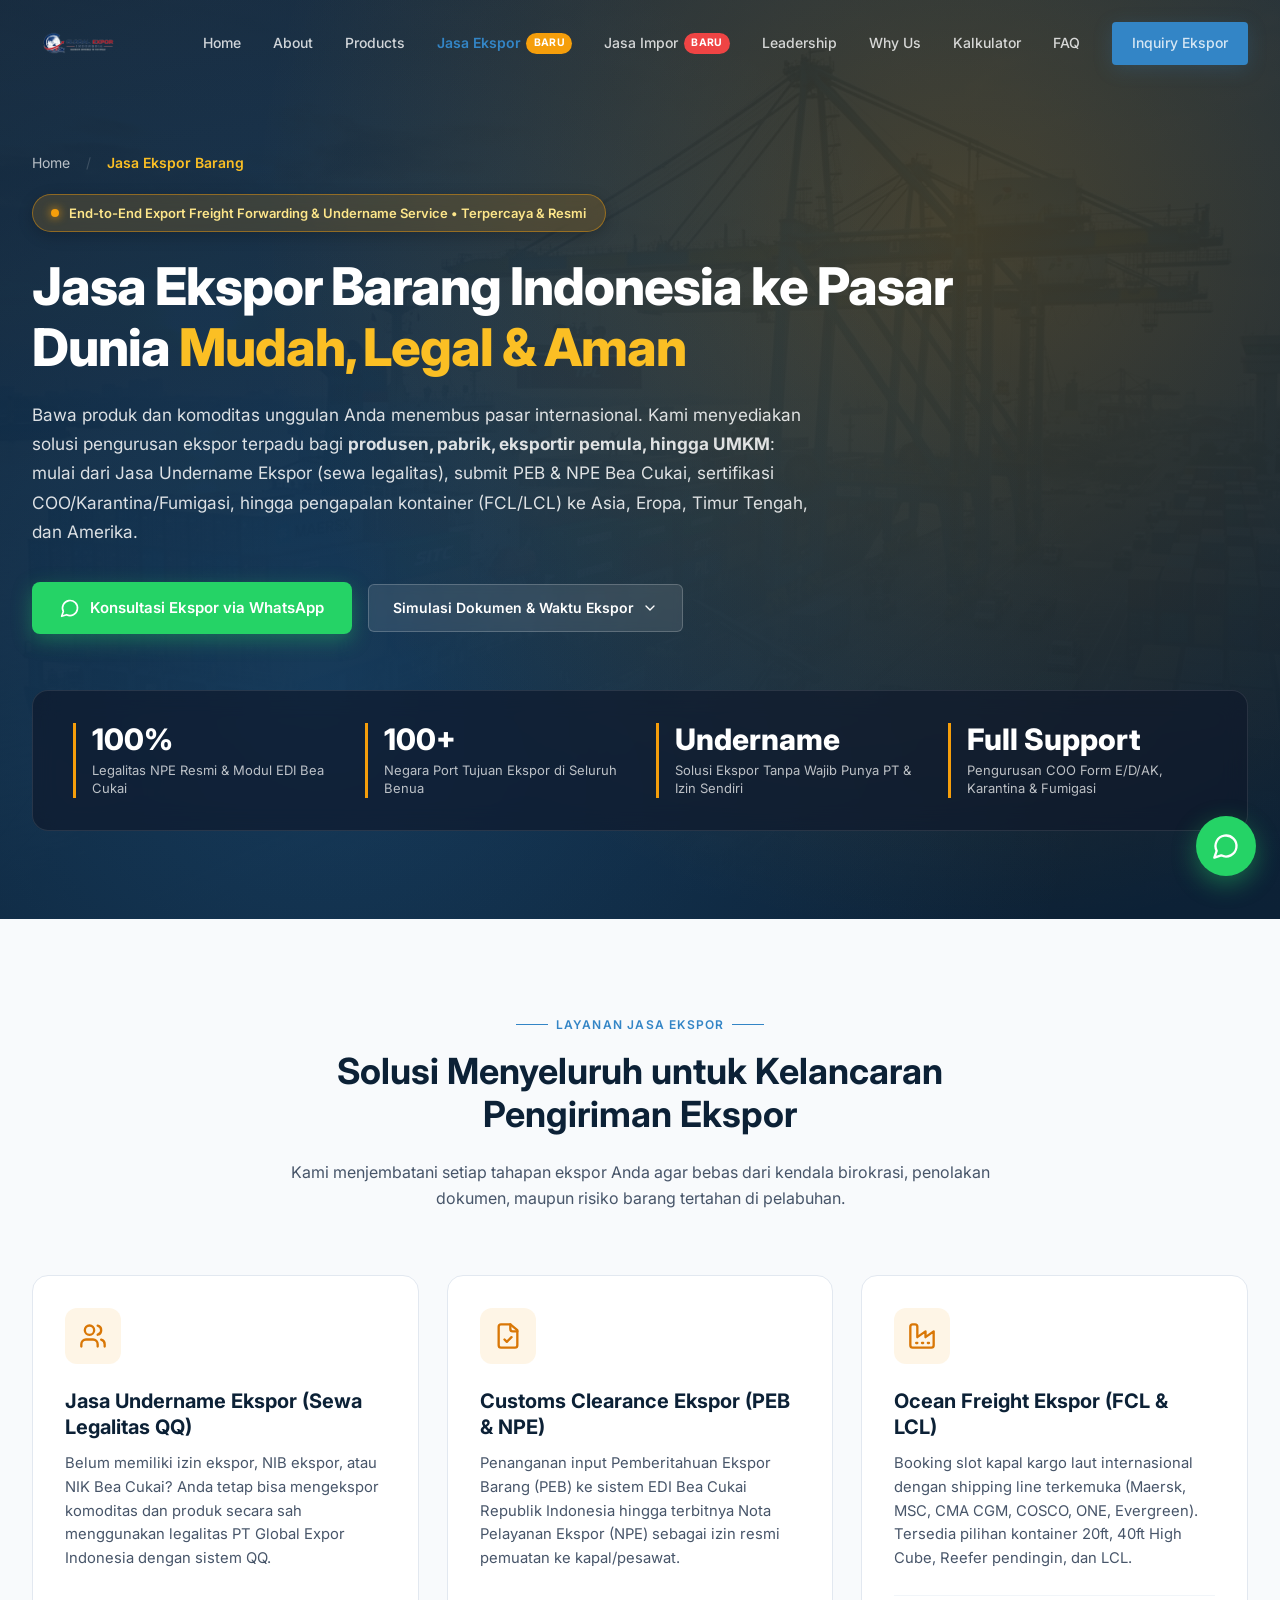
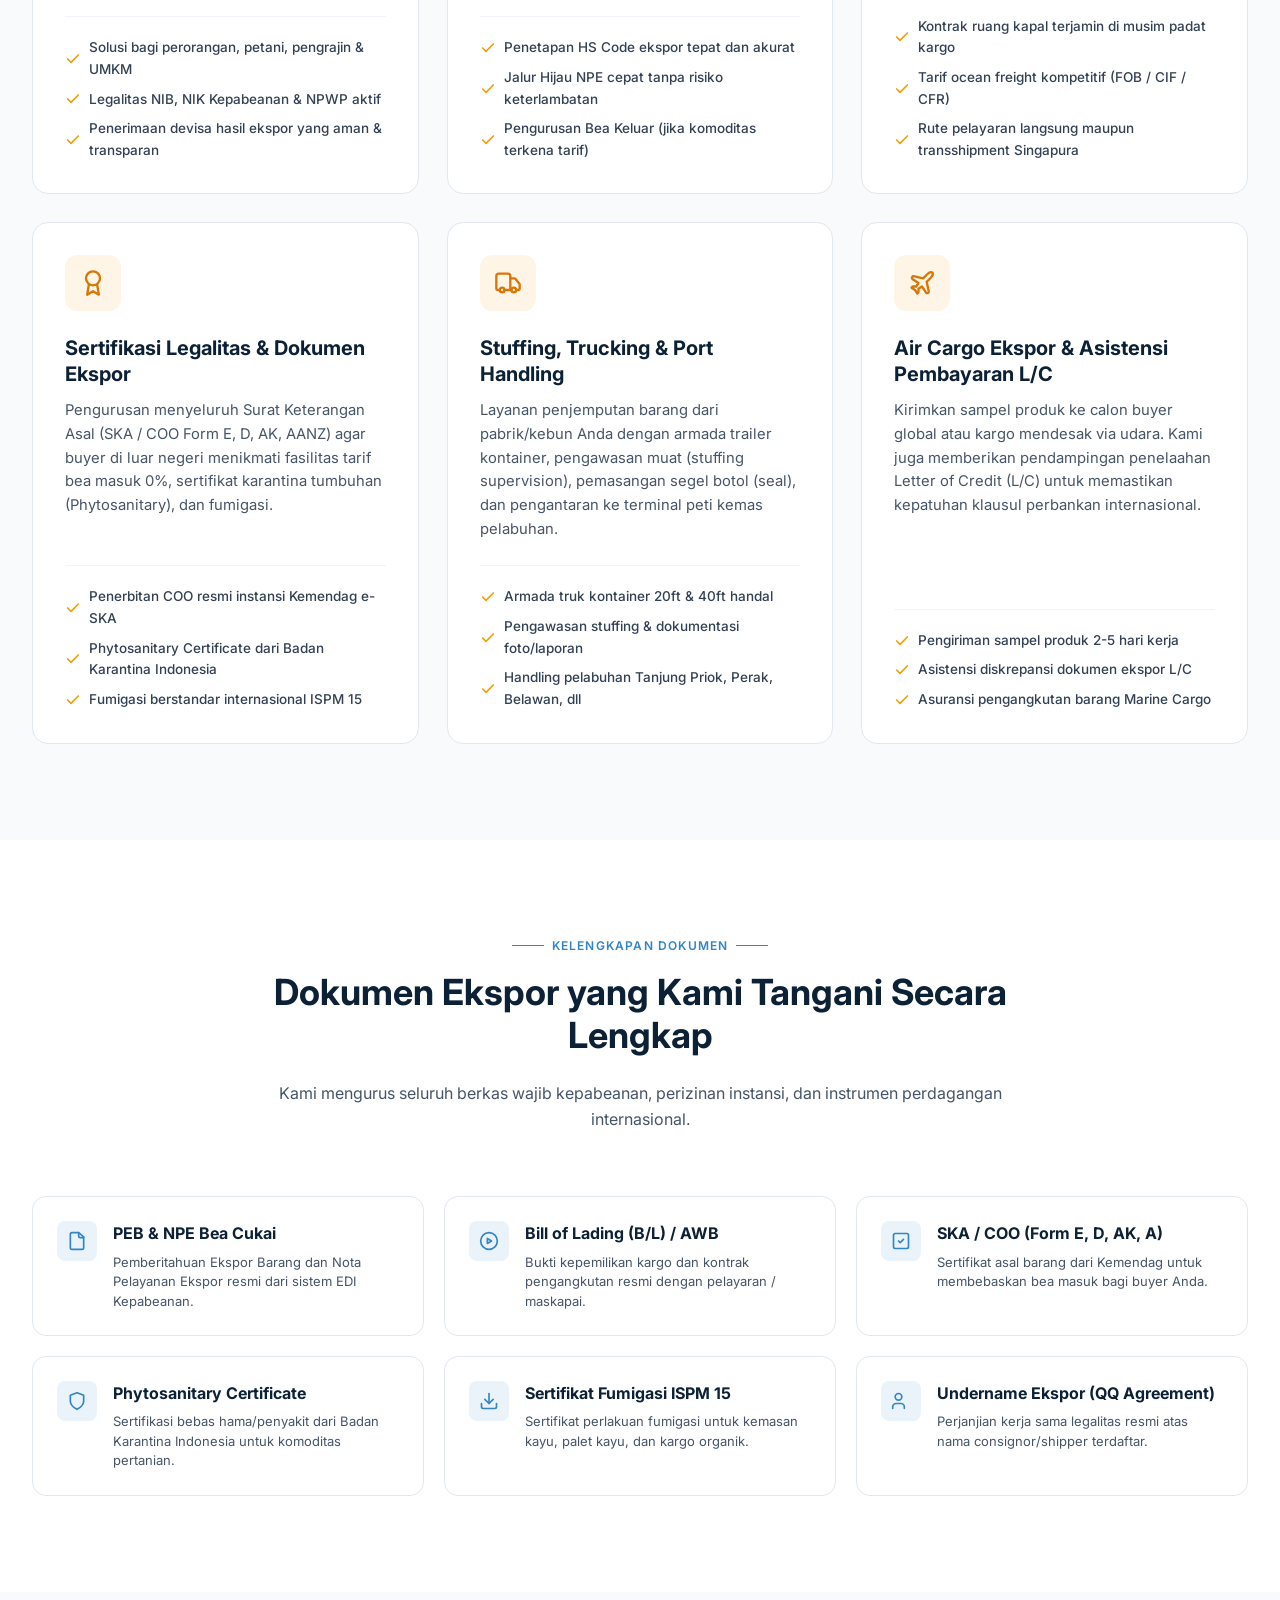
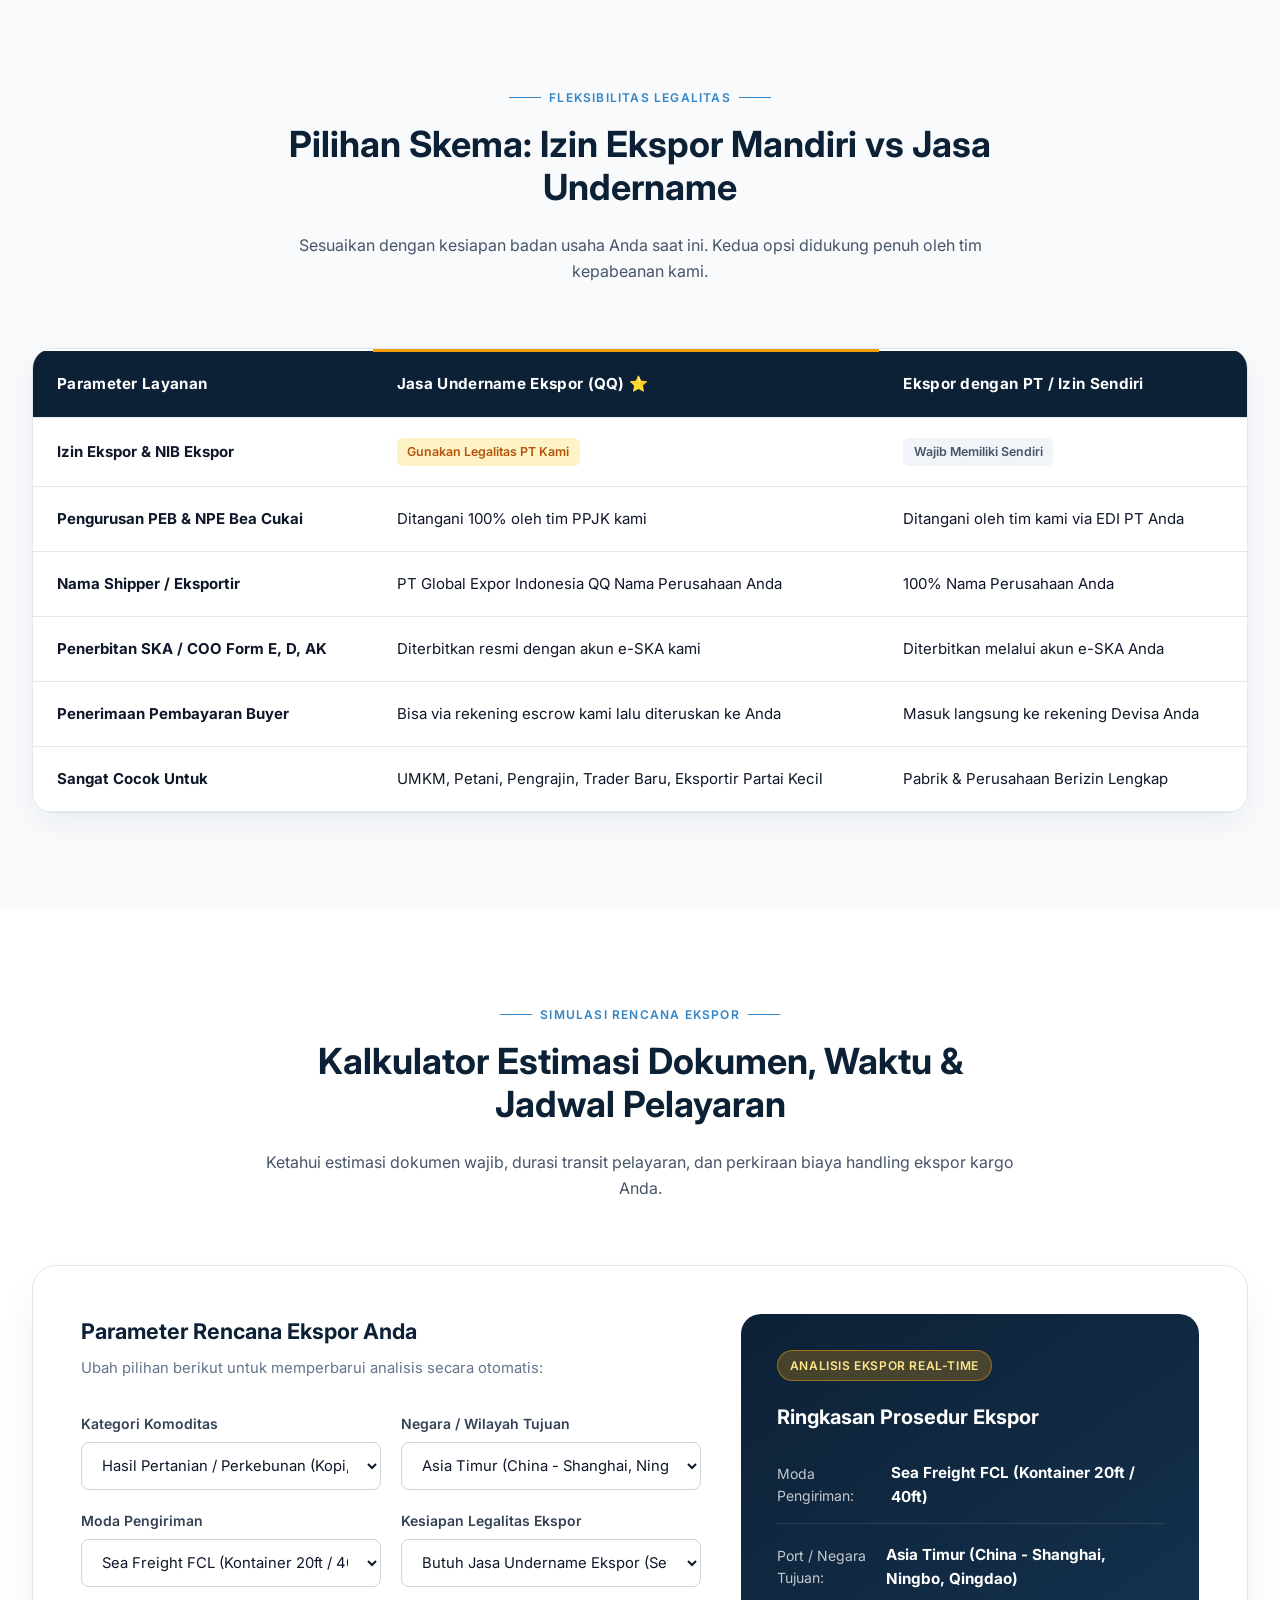
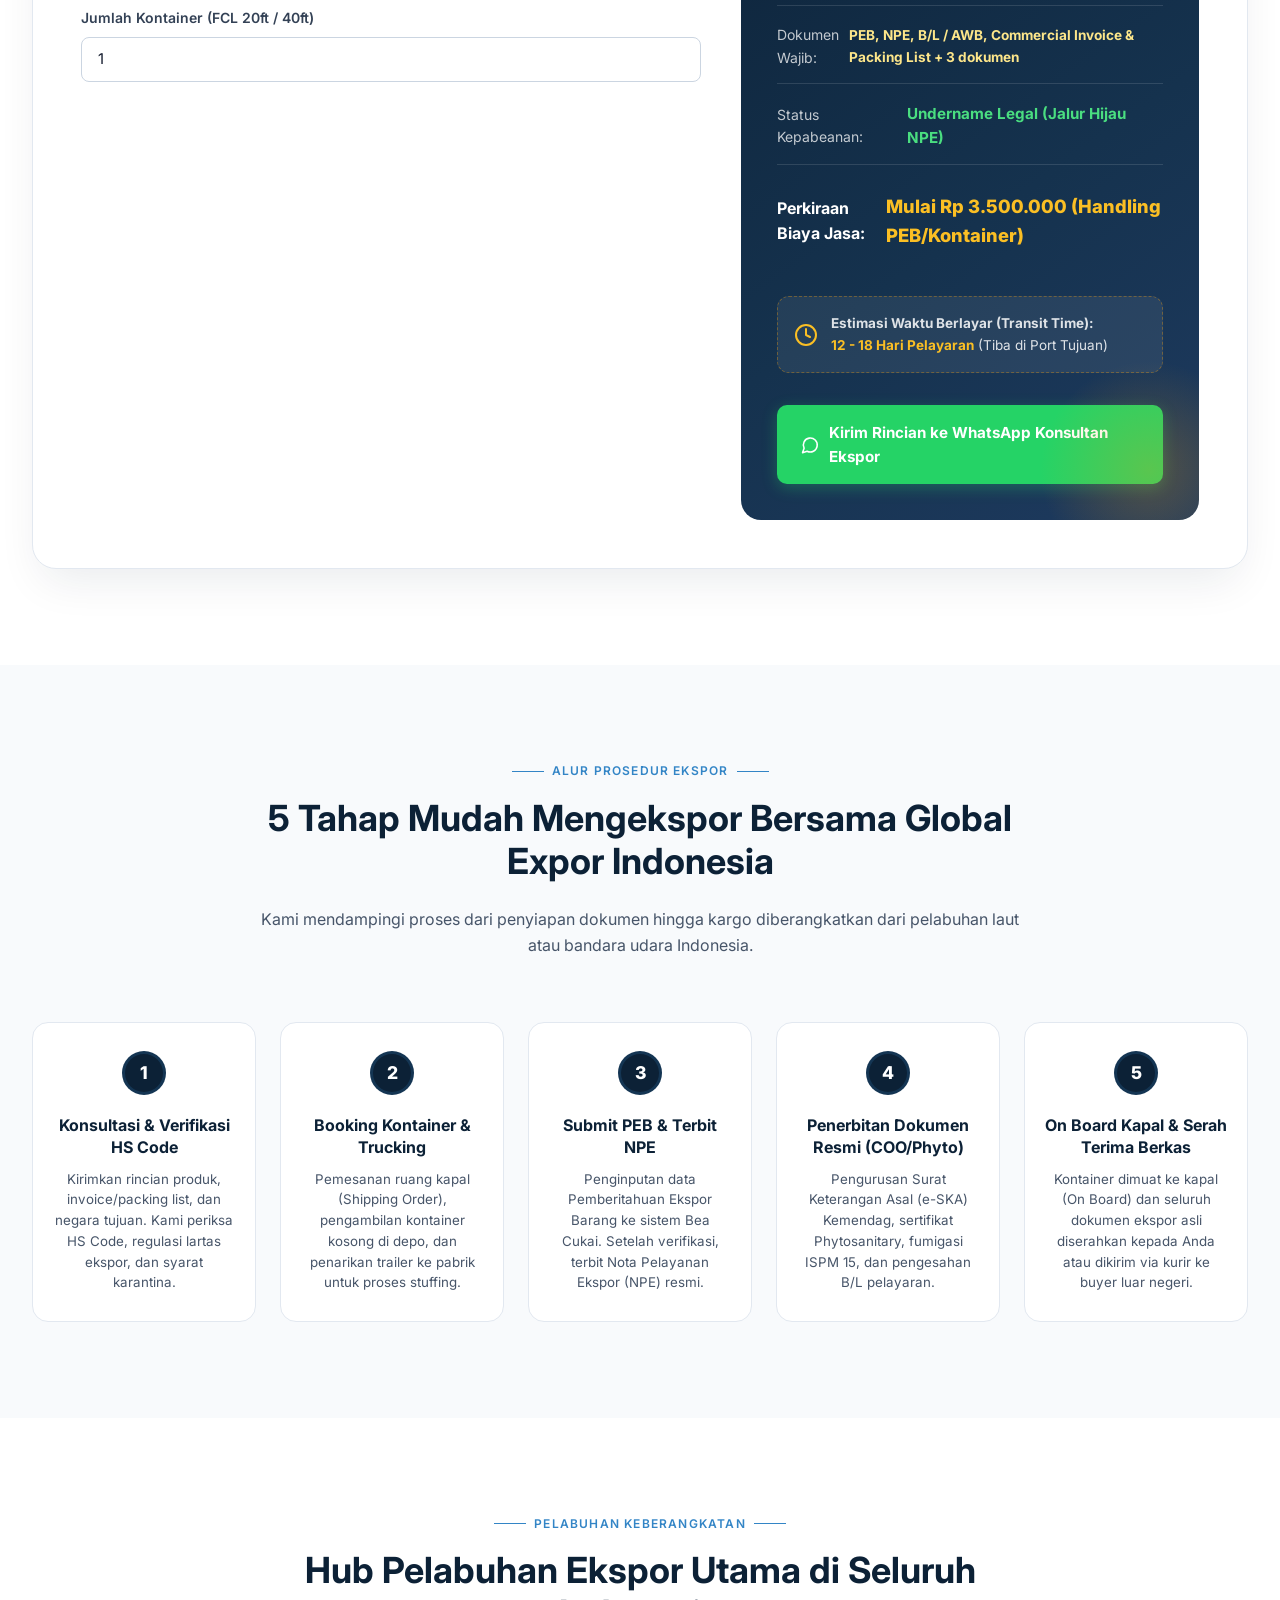
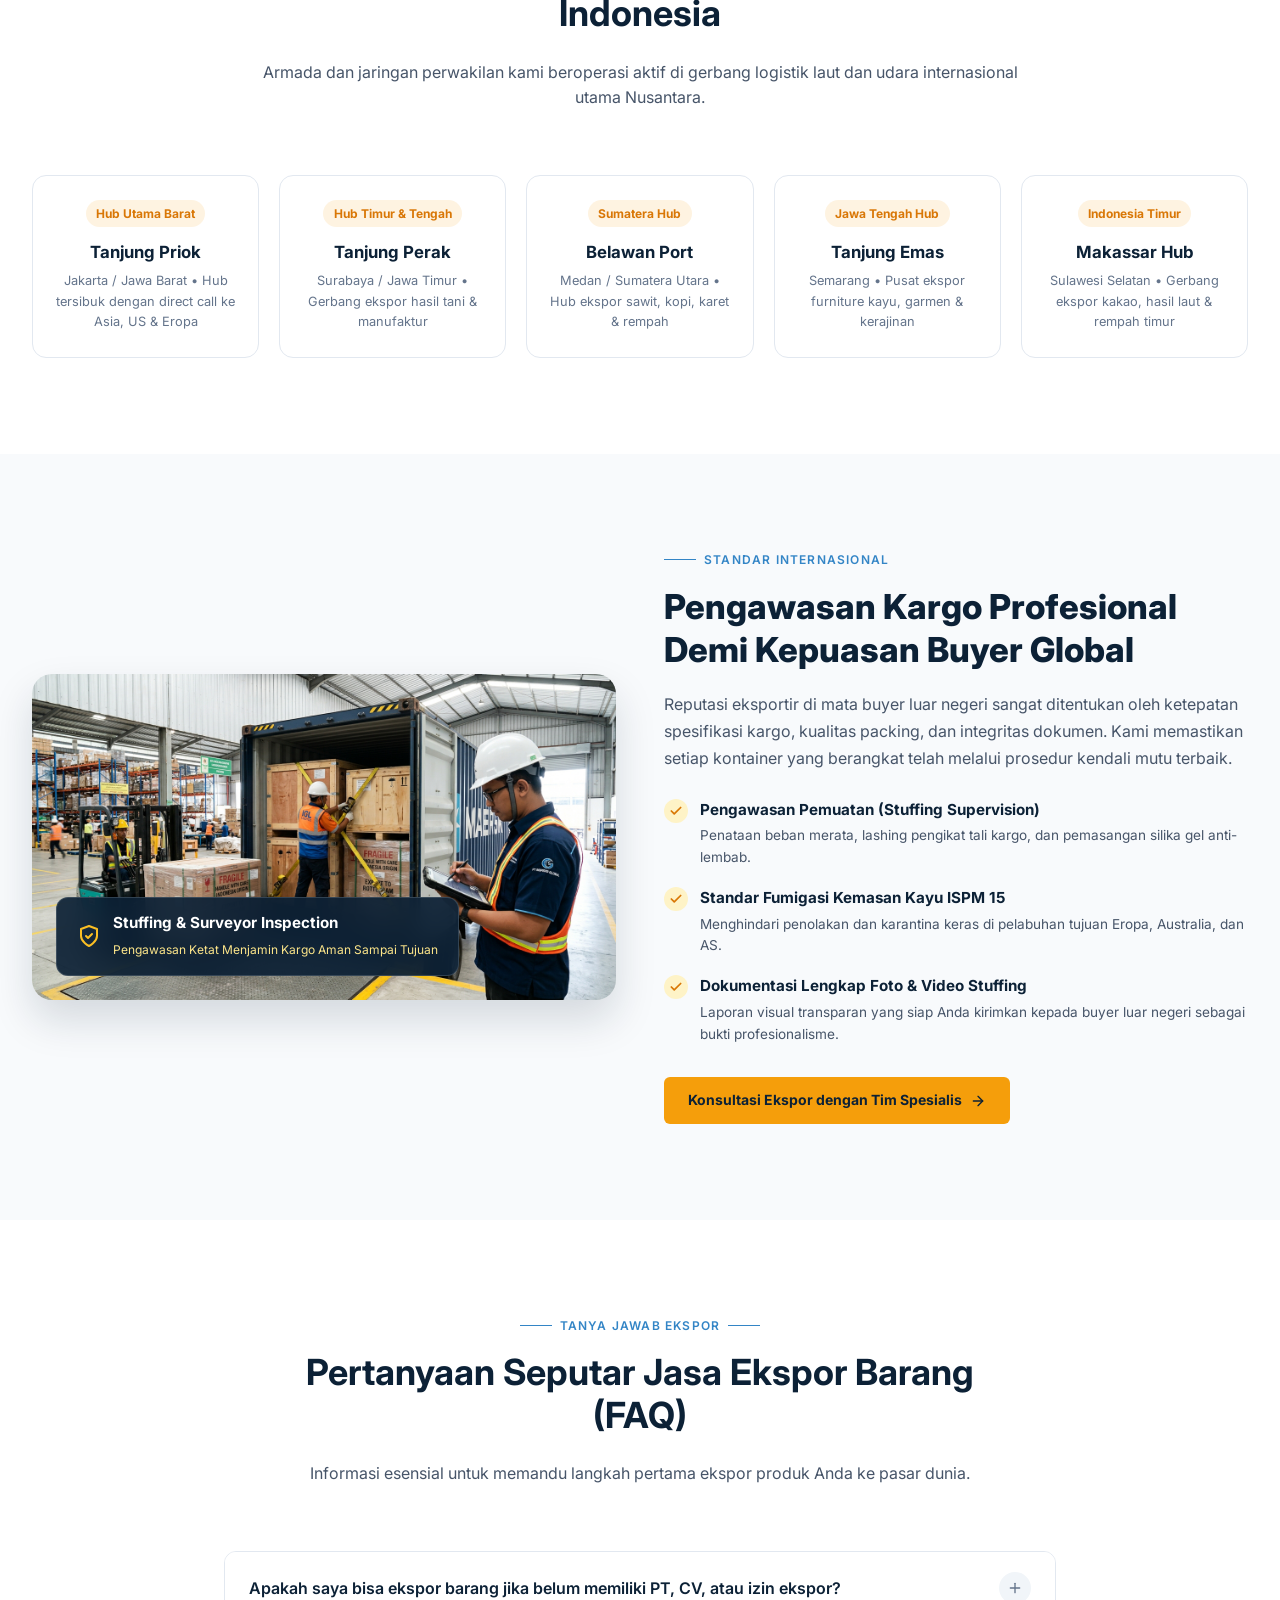
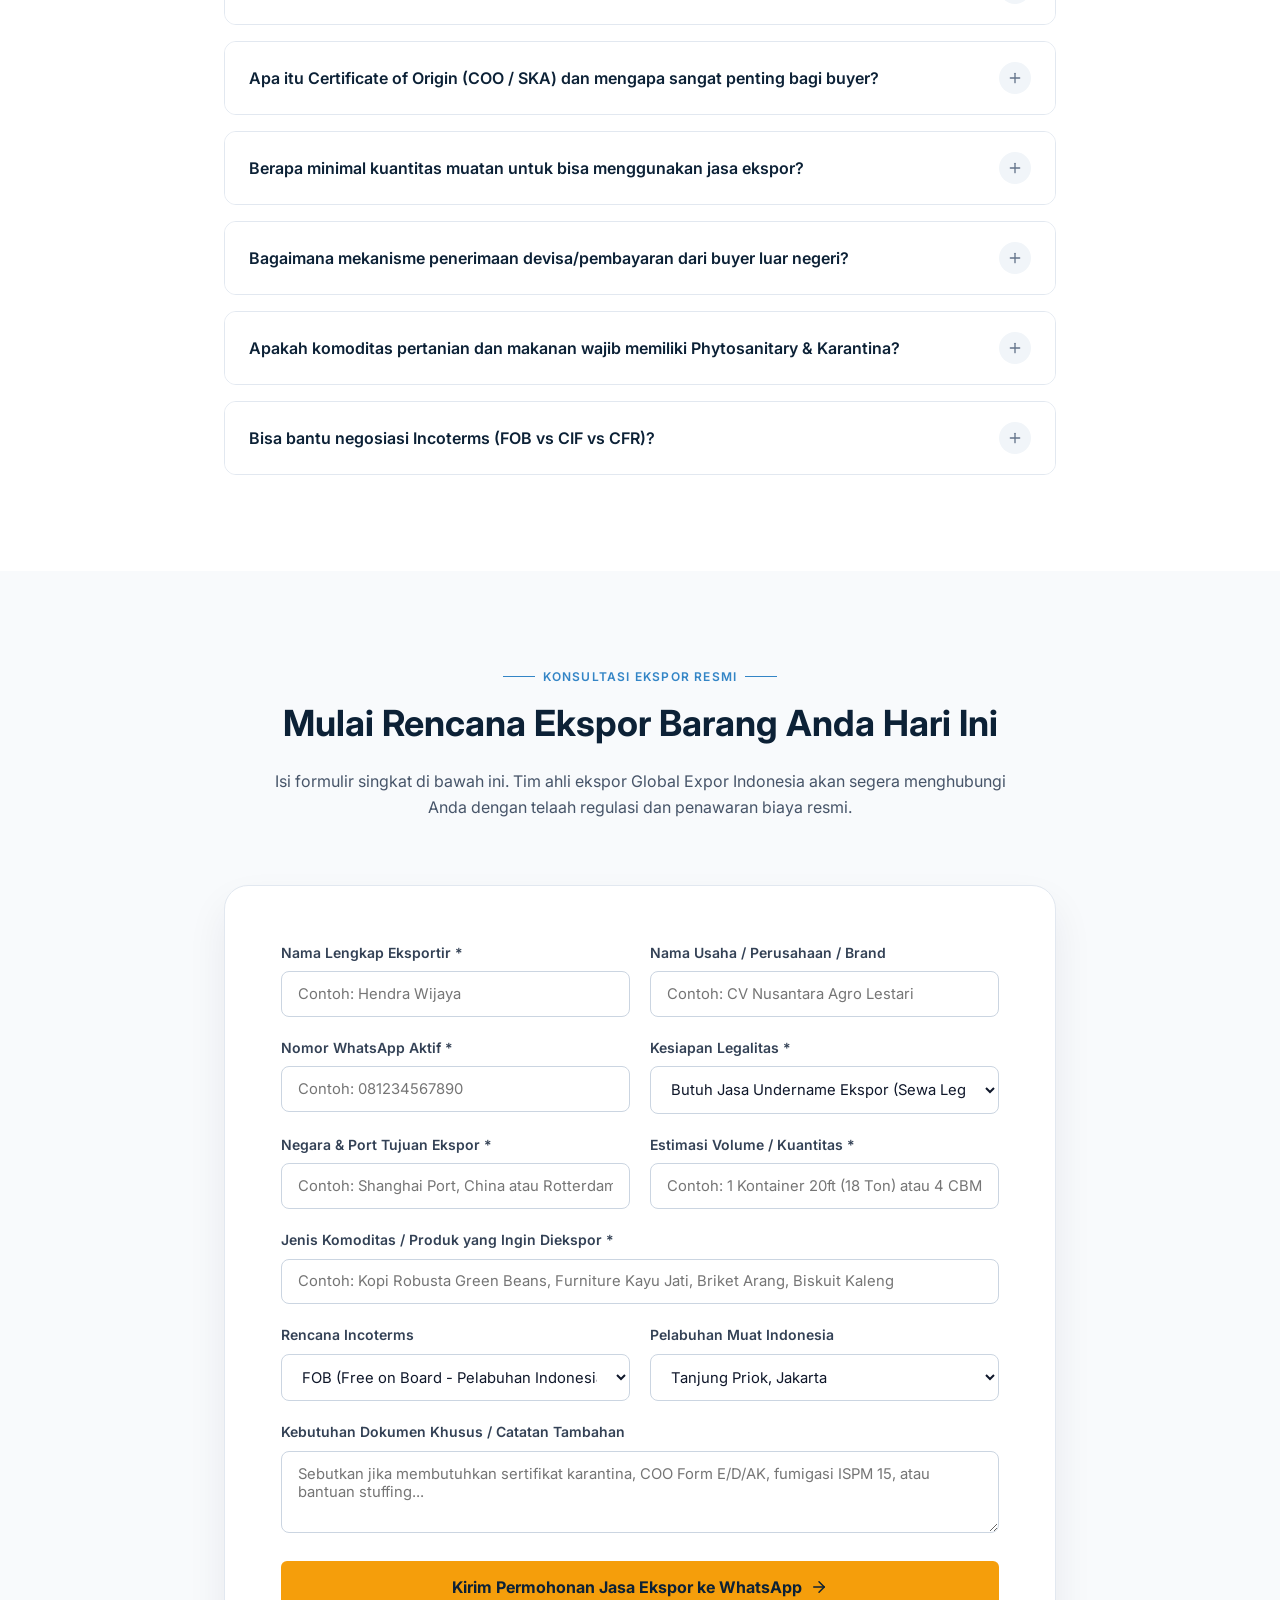
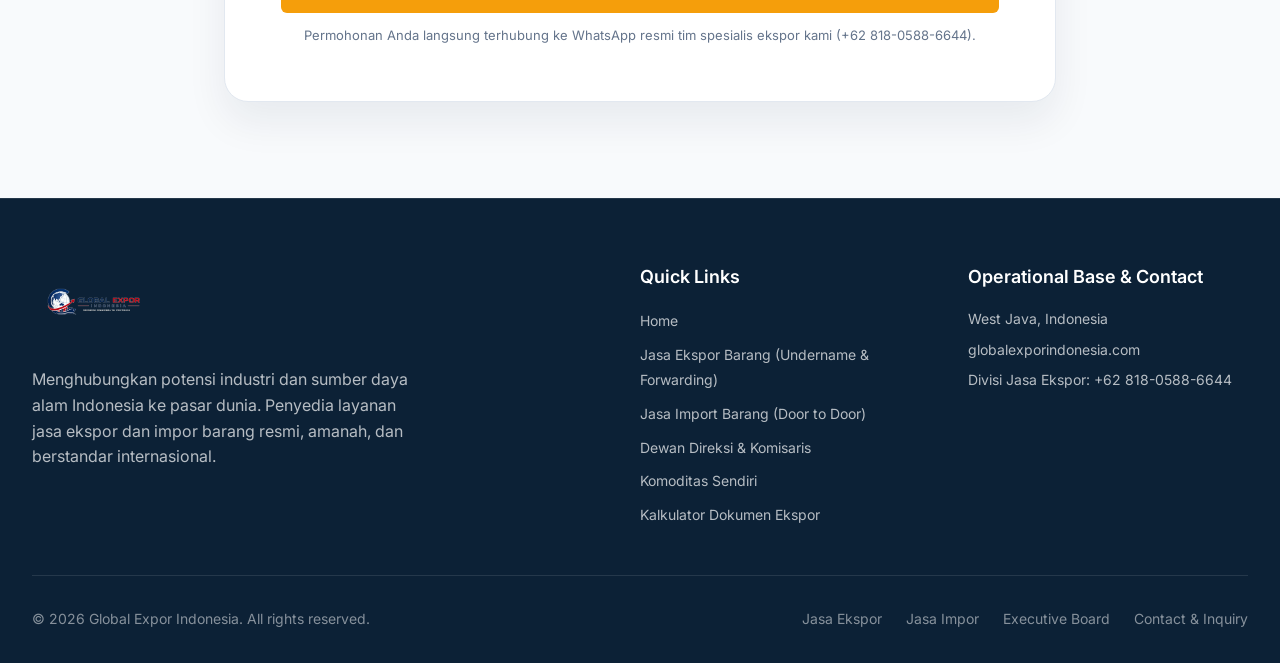
==== export.html @ 04b31b92 "feat: add dedicated export & import service pages with interactive calculators and navigation integr" ====
<!DOCTYPE html>
<html lang="id">
<head>
    <meta charset="UTF-8">
    <meta name="viewport" content="width=device-width, initial-scale=1.0">
    <title>Jasa Ekspor Barang Resmi & Terpercaya | Global Expor Indonesia</title>
    <meta name="description" content="Layanan jasa pengurusan ekspor barang resmi dari Indonesia ke seluruh dunia. Menyediakan Jasa Undername Ekspor, Pengurusan Dokumen PEB & NPE, COO/SKA, Karantina, Fumigasi, hingga Sea & Air Freight.">
    <meta name="keywords" content="jasa ekspor barang, jasa undername ekspor, cara ekspor barang, freight forwarder ekspor indonesia, pengurusan peb npe, pengurusan coo ska, ekspor umkm, pengiriman kontainer ekspor">
    <meta property="og:title" content="Jasa Ekspor Barang Resmi & Terpercaya | Global Expor Indonesia">
    <meta property="og:description" content="Kirim komoditas dan produk Anda ke pasar dunia dengan mudah: Undername legal, PEB/NPE, Sea & Air Freight, dan sertifikasi lengkap.">
    <meta property="og:type" content="website">

    <!-- Google Fonts - Inter -->
    <link rel="preconnect" href="https://fonts.googleapis.com">
    <link rel="preconnect" href="https://fonts.gstatic.com" crossorigin>
    <link href="https://fonts.googleapis.com/css2?family=Inter:wght@400;500;600;700;800&display=swap" rel="stylesheet">

    <!-- Stylesheets -->
    <link rel="stylesheet" href="style.css">
    <link rel="stylesheet" href="import-style.css">
    <link rel="stylesheet" href="export-style.css">
</head>
<body>

    <!-- ========== NAVBAR ========== -->
    <nav id="navbar" class="navbar">
        <div class="container navbar-inner">
            <!-- Logo -->
            <a href="index.html" class="navbar-logo" aria-label="Global Expor Indonesia Home">
                <img src="assets/logo.png" alt="Global Expor Indonesia Logo" height="60">
            </a>

            <!-- Desktop Nav -->
            <div class="nav-links">
                <a href="index.html">Home</a>
                <a href="index.html#about">About</a>
                <a href="index.html#products">Products</a>
                <a href="export.html" class="active nav-badge-import">
                    Jasa Ekspor
                    <span class="badge-pulse-tag" style="background:#f59e0b;">Baru</span>
                </a>
                <a href="import.html" class="nav-badge-import">
                    Jasa Impor
                    <span class="badge-pulse-tag">Baru</span>
                </a>
                <a href="leadership.html">Leadership</a>
                <a href="index.html#why-us">Why Us</a>
                <a href="#kalkulator-ekspor">Kalkulator</a>
                <a href="#faq">FAQ</a>
                <a href="#contact-export" class="btn-accent nav-cta">Inquiry Ekspor</a>
            </div>

            <!-- Mobile Menu Button -->
            <button class="mobile-menu-btn" id="mobileMenuBtn" aria-label="Toggle menu">
                <svg id="menuIconOpen" xmlns="http://www.w3.org/2000/svg" width="24" height="24" viewBox="0 0 24 24" fill="none" stroke="currentColor" stroke-width="2" stroke-linecap="round" stroke-linejoin="round"><line x1="4" x2="20" y1="12" y2="12"/><line x1="4" x2="20" y1="6" y2="6"/><line x1="4" x2="20" y1="18" y2="18"/></svg>
                <svg id="menuIconClose" xmlns="http://www.w3.org/2000/svg" width="24" height="24" viewBox="0 0 24 24" fill="none" stroke="currentColor" stroke-width="2" stroke-linecap="round" stroke-linejoin="round" style="display:none;"><path d="M18 6 6 18"/><path d="m6 6 12 12"/></svg>
            </button>
        </div>

        <!-- Mobile Nav -->
        <div class="mobile-nav" id="mobileNav">
            <a href="index.html">Home</a>
            <a href="index.html#about">About</a>
            <a href="index.html#products">Products</a>
            <a href="export.html" class="active">Jasa Ekspor Barang (Baru)</a>
            <a href="import.html">Jasa Import Barang (Baru)</a>
            <a href="leadership.html">Leadership & Dewan Direksi</a>
            <a href="#layanan-ekspor">Layanan Ekspor</a>
            <a href="#kalkulator-ekspor">Kalkulator Ekspor</a>
            <a href="#dokumen-ekspor">Dokumen Wajib</a>
            <a href="#faq">FAQ Ekspor</a>
            <a href="#contact-export" class="btn-accent mobile-cta">Konsultasi Ekspor</a>
        </div>
    </nav>

    <!-- ========== HERO SECTION ========== -->
    <header class="export-hero">
        <div class="export-hero-bg" style="background-image: url('assets/export-hero.jpg');"></div>
        <div class="export-hero-gradient"></div>

        <div class="container export-hero-content">
            <nav class="breadcrumb-nav" aria-label="Breadcrumb" style="margin-bottom: 1.25rem;">
                <a href="index.html" style="color: rgba(255,255,255,0.7);">Home</a>
                <span class="breadcrumb-separator" style="color: rgba(255,255,255,0.4); margin: 0 0.5rem;">/</span>
                <span class="breadcrumb-current" style="color: #fbbf24; font-weight: 600;">Jasa Ekspor Barang</span>
            </nav>

            <div class="export-badge-pill fade-in-left">
                <span class="pulse-dot-amber"></span>
                <span>End-to-End Export Freight Forwarding & Undername Service • Terpercaya & Resmi</span>
            </div>

            <h1 class="export-hero-title fade-in-left">
                Jasa Ekspor Barang Indonesia ke Pasar Dunia <span style="color: #fbbf24;">Mudah, Legal & Aman</span>
            </h1>

            <p class="export-hero-subtitle fade-in-left">
                Bawa produk dan komoditas unggulan Anda menembus pasar internasional. Kami menyediakan solusi pengurusan ekspor terpadu bagi <strong>produsen, pabrik, eksportir pemula, hingga UMKM</strong>: mulai dari Jasa Undername Ekspor (sewa legalitas), submit PEB & NPE Bea Cukai, sertifikasi COO/Karantina/Fumigasi, hingga pengapalan kontainer (FCL/LCL) ke Asia, Eropa, Timur Tengah, dan Amerika.
            </p>

            <div class="export-hero-actions fade-in-up">
                <a href="https://wa.me/6281805886644?text=Halo%20Global%20Expor%20Indonesia,%20saya%20ingin%20konsultasi%20jasa%20ekspor%20barang" 
                   class="btn-whatsapp-hero" 
                   target="_blank" 
                   rel="noopener noreferrer"
                   style="background-color: #25D366;">
                    <svg xmlns="http://www.w3.org/2000/svg" width="20" height="20" viewBox="0 0 24 24" fill="none" stroke="currentColor" stroke-width="2" stroke-linecap="round" stroke-linejoin="round"><path d="M7.9 20A9 9 0 1 0 4 16.1L2 22Z"/></svg>
                    Konsultasi Ekspor via WhatsApp
                </a>
                <a href="#kalkulator-ekspor" class="btn-ghost">
                    Simulasi Dokumen & Waktu Ekspor
                    <svg xmlns="http://www.w3.org/2000/svg" width="16" height="16" viewBox="0 0 24 24" fill="none" stroke="currentColor" stroke-width="2" stroke-linecap="round" stroke-linejoin="round"><path d="m6 9 6 6 6-6"/></svg>
                </a>
            </div>

            <!-- Key Metrics Stats -->
            <div class="export-stats-grid fade-in-up">
                <div class="export-stat-card">
                    <div class="export-stat-value">100%</div>
                    <div class="export-stat-label">Legalitas NPE Resmi & Modul EDI Bea Cukai</div>
                </div>
                <div class="export-stat-card">
                    <div class="export-stat-value">100+</div>
                    <div class="export-stat-label">Negara Port Tujuan Ekspor di Seluruh Benua</div>
                </div>
                <div class="export-stat-card">
                    <div class="export-stat-value">Undername</div>
                    <div class="export-stat-label">Solusi Ekspor Tanpa Wajib Punya PT & Izin Sendiri</div>
                </div>
                <div class="export-stat-card">
                    <div class="export-stat-value">Full Support</div>
                    <div class="export-stat-label">Pengurusan COO Form E/D/AK, Karantina & Fumigasi</div>
                </div>
            </div>
        </div>
    </header>

    <!-- ========== SECTION: MAIN EXPORT SERVICES ========== -->
    <section id="layanan-ekspor" class="section bg-slate-50">
        <div class="container">
            <div class="section-header fade-in-up">
                <div class="section-label centered">
                    <div class="label-line"></div>
                    <span>Layanan Jasa Ekspor</span>
                    <div class="label-line"></div>
                </div>
                <h2>Solusi Menyeluruh untuk Kelancaran Pengiriman Ekspor</h2>
                <p>Kami menjembatani setiap tahapan ekspor Anda agar bebas dari kendala birokrasi, penolakan dokumen, maupun risiko barang tertahan di pelabuhan.</p>
            </div>

            <div class="export-services-grid">
                <!-- Service 1: Undername Ekspor -->
                <div class="export-card fade-in-up">
                    <div class="export-icon-box">
                        <svg xmlns="http://www.w3.org/2000/svg" width="28" height="28" viewBox="0 0 24 24" fill="none" stroke="currentColor" stroke-width="2" stroke-linecap="round" stroke-linejoin="round"><path d="M16 21v-2a4 4 0 0 0-4-4H6a4 4 0 0 0-4 4v2"/><circle cx="9" cy="7" r="4"/><path d="M22 21v-2a4 4 0 0 0-3-3.87"/><path d="M16 3.13a4 4 0 0 1 0 7.75"/></svg>
                    </div>
                    <h3 class="export-card-title">Jasa Undername Ekspor (Sewa Legalitas QQ)</h3>
                    <p class="export-card-desc">
                        Belum memiliki izin ekspor, NIB ekspor, atau NIK Bea Cukai? Anda tetap bisa mengekspor komoditas dan produk secara sah menggunakan legalitas PT Global Expor Indonesia dengan sistem QQ.
                    </p>
                    <div class="service-checklist">
                        <div class="service-check-item">
                            <svg xmlns="http://www.w3.org/2000/svg" width="16" height="16" viewBox="0 0 24 24" fill="none" stroke="#f59e0b" stroke-width="2.5" stroke-linecap="round" stroke-linejoin="round"><polyline points="20 6 9 17 4 12"/></svg>
                            <span>Solusi bagi perorangan, petani, pengrajin & UMKM</span>
                        </div>
                        <div class="service-check-item">
                            <svg xmlns="http://www.w3.org/2000/svg" width="16" height="16" viewBox="0 0 24 24" fill="none" stroke="#f59e0b" stroke-width="2.5" stroke-linecap="round" stroke-linejoin="round"><polyline points="20 6 9 17 4 12"/></svg>
                            <span>Legalitas NIB, NIK Kepabeanan & NPWP aktif</span>
                        </div>
                        <div class="service-check-item">
                            <svg xmlns="http://www.w3.org/2000/svg" width="16" height="16" viewBox="0 0 24 24" fill="none" stroke="#f59e0b" stroke-width="2.5" stroke-linecap="round" stroke-linejoin="round"><polyline points="20 6 9 17 4 12"/></svg>
                            <span>Penerimaan devisa hasil ekspor yang aman & transparan</span>
                        </div>
                    </div>
                </div>

                <!-- Service 2: Pengurusan PEB & NPE -->
                <div class="export-card fade-in-up" style="transition-delay: 0.1s;">
                    <div class="export-icon-box">
                        <svg xmlns="http://www.w3.org/2000/svg" width="28" height="28" viewBox="0 0 24 24" fill="none" stroke="currentColor" stroke-width="2" stroke-linecap="round" stroke-linejoin="round"><path d="M14 2H6a2 2 0 0 0-2 2v16a2 2 0 0 0 2 2h12a2 2 0 0 0 2-2V7Z"/><path d="M14 2v4a2 2 0 0 0 2 2h4"/><path d="m9 15 2 2 4-4"/></svg>
                    </div>
                    <h3 class="export-card-title">Customs Clearance Ekspor (PEB & NPE)</h3>
                    <p class="export-card-desc">
                        Penanganan input Pemberitahuan Ekspor Barang (PEB) ke sistem EDI Bea Cukai Republik Indonesia hingga terbitnya Nota Pelayanan Ekspor (NPE) sebagai izin resmi pemuatan ke kapal/pesawat.
                    </p>
                    <div class="service-checklist">
                        <div class="service-check-item">
                            <svg xmlns="http://www.w3.org/2000/svg" width="16" height="16" viewBox="0 0 24 24" fill="none" stroke="#f59e0b" stroke-width="2.5" stroke-linecap="round" stroke-linejoin="round"><polyline points="20 6 9 17 4 12"/></svg>
                            <span>Penetapan HS Code ekspor tepat dan akurat</span>
                        </div>
                        <div class="service-check-item">
                            <svg xmlns="http://www.w3.org/2000/svg" width="16" height="16" viewBox="0 0 24 24" fill="none" stroke="#f59e0b" stroke-width="2.5" stroke-linecap="round" stroke-linejoin="round"><polyline points="20 6 9 17 4 12"/></svg>
                            <span>Jalur Hijau NPE cepat tanpa risiko keterlambatan</span>
                        </div>
                        <div class="service-check-item">
                            <svg xmlns="http://www.w3.org/2000/svg" width="16" height="16" viewBox="0 0 24 24" fill="none" stroke="#f59e0b" stroke-width="2.5" stroke-linecap="round" stroke-linejoin="round"><polyline points="20 6 9 17 4 12"/></svg>
                            <span>Pengurusan Bea Keluar (jika komoditas terkena tarif)</span>
                        </div>
                    </div>
                </div>

                <!-- Service 3: Sea Freight FCL & LCL -->
                <div class="export-card fade-in-up" style="transition-delay: 0.2s;">
                    <div class="export-icon-box">
                        <svg xmlns="http://www.w3.org/2000/svg" width="28" height="28" viewBox="0 0 24 24" fill="none" stroke="currentColor" stroke-width="2" stroke-linecap="round" stroke-linejoin="round"><path d="M2 20a2 2 0 0 0 2 2h16a2 2 0 0 0 2-2V8l-7 5V8l-7 5V4a2 2 0 0 0-2-2H4a2 2 0 0 0-2 2Z"/><path d="M17 18h1"/><path d="M12 18h1"/><path d="M7 18h1"/></svg>
                    </div>
                    <h3 class="export-card-title">Ocean Freight Ekspor (FCL & LCL)</h3>
                    <p class="export-card-desc">
                        Booking slot kapal kargo laut internasional dengan shipping line terkemuka (Maersk, MSC, CMA CGM, COSCO, ONE, Evergreen). Tersedia pilihan kontainer 20ft, 40ft High Cube, Reefer pendingin, dan LCL.
                    </p>
                    <div class="service-checklist">
                        <div class="service-check-item">
                            <svg xmlns="http://www.w3.org/2000/svg" width="16" height="16" viewBox="0 0 24 24" fill="none" stroke="#f59e0b" stroke-width="2.5" stroke-linecap="round" stroke-linejoin="round"><polyline points="20 6 9 17 4 12"/></svg>
                            <span>Kontrak ruang kapal terjamin di musim padat kargo</span>
                        </div>
                        <div class="service-check-item">
                            <svg xmlns="http://www.w3.org/2000/svg" width="16" height="16" viewBox="0 0 24 24" fill="none" stroke="#f59e0b" stroke-width="2.5" stroke-linecap="round" stroke-linejoin="round"><polyline points="20 6 9 17 4 12"/></svg>
                            <span>Tarif ocean freight kompetitif (FOB / CIF / CFR)</span>
                        </div>
                        <div class="service-check-item">
                            <svg xmlns="http://www.w3.org/2000/svg" width="16" height="16" viewBox="0 0 24 24" fill="none" stroke="#f59e0b" stroke-width="2.5" stroke-linecap="round" stroke-linejoin="round"><polyline points="20 6 9 17 4 12"/></svg>
                            <span>Rute pelayaran langsung maupun transshipment Singapura</span>
                        </div>
                    </div>
                </div>

                <!-- Service 4: Sertifikasi Ekspor (COO, Phyto, Fumigasi) -->
                <div class="export-card fade-in-up">
                    <div class="export-icon-box">
                        <svg xmlns="http://www.w3.org/2000/svg" width="28" height="28" viewBox="0 0 24 24" fill="none" stroke="currentColor" stroke-width="2" stroke-linecap="round" stroke-linejoin="round"><circle cx="12" cy="8" r="6"/><path d="M15.477 12.89 17 22l-5-3-5 3 1.523-9.11"/></svg>
                    </div>
                    <h3 class="export-card-title">Sertifikasi Legalitas & Dokumen Ekspor</h3>
                    <p class="export-card-desc">
                        Pengurusan menyeluruh Surat Keterangan Asal (SKA / COO Form E, D, AK, AANZ) agar buyer di luar negeri menikmati fasilitas tarif bea masuk 0%, sertifikat karantina tumbuhan (Phytosanitary), dan fumigasi.
                    </p>
                    <div class="service-checklist">
                        <div class="service-check-item">
                            <svg xmlns="http://www.w3.org/2000/svg" width="16" height="16" viewBox="0 0 24 24" fill="none" stroke="#f59e0b" stroke-width="2.5" stroke-linecap="round" stroke-linejoin="round"><polyline points="20 6 9 17 4 12"/></svg>
                            <span>Penerbitan COO resmi instansi Kemendag e-SKA</span>
                        </div>
                        <div class="service-check-item">
                            <svg xmlns="http://www.w3.org/2000/svg" width="16" height="16" viewBox="0 0 24 24" fill="none" stroke="#f59e0b" stroke-width="2.5" stroke-linecap="round" stroke-linejoin="round"><polyline points="20 6 9 17 4 12"/></svg>
                            <span>Phytosanitary Certificate dari Badan Karantina Indonesia</span>
                        </div>
                        <div class="service-check-item">
                            <svg xmlns="http://www.w3.org/2000/svg" width="16" height="16" viewBox="0 0 24 24" fill="none" stroke="#f59e0b" stroke-width="2.5" stroke-linecap="round" stroke-linejoin="round"><polyline points="20 6 9 17 4 12"/></svg>
                            <span>Fumigasi berstandar internasional ISPM 15</span>
                        </div>
                    </div>
                </div>

                <!-- Service 5: Stuffing, Trucking & Port Handling -->
                <div class="export-card fade-in-up" style="transition-delay: 0.1s;">
                    <div class="export-icon-box">
                        <svg xmlns="http://www.w3.org/2000/svg" width="28" height="28" viewBox="0 0 24 24" fill="none" stroke="currentColor" stroke-width="2" stroke-linecap="round" stroke-linejoin="round"><path d="M14 18V6a2 2 0 0 0-2-2H4a2 2 0 0 0-2 2v11a1 1 0 0 0 1 1h2"/><path d="M15 18H9"/><path d="M19 18h2a1 1 0 0 0 1-1v-3.65a1 1 0 0 0-.22-.624l-3.48-4.35A1 1 0 0 0 17.52 8H14"/><circle cx="17" cy="18" r="2"/><circle cx="7" cy="18" r="2"/></svg>
                    </div>
                    <h3 class="export-card-title">Stuffing, Trucking & Port Handling</h3>
                    <p class="export-card-desc">
                        Layanan penjemputan barang dari pabrik/kebun Anda dengan armada trailer kontainer, pengawasan muat (stuffing supervision), pemasangan segel botol (seal), dan pengantaran ke terminal peti kemas pelabuhan.
                    </p>
                    <div class="service-checklist">
                        <div class="service-check-item">
                            <svg xmlns="http://www.w3.org/2000/svg" width="16" height="16" viewBox="0 0 24 24" fill="none" stroke="#f59e0b" stroke-width="2.5" stroke-linecap="round" stroke-linejoin="round"><polyline points="20 6 9 17 4 12"/></svg>
                            <span>Armada truk kontainer 20ft & 40ft handal</span>
                        </div>
                        <div class="service-check-item">
                            <svg xmlns="http://www.w3.org/2000/svg" width="16" height="16" viewBox="0 0 24 24" fill="none" stroke="#f59e0b" stroke-width="2.5" stroke-linecap="round" stroke-linejoin="round"><polyline points="20 6 9 17 4 12"/></svg>
                            <span>Pengawasan stuffing & dokumentasi foto/laporan</span>
                        </div>
                        <div class="service-check-item">
                            <svg xmlns="http://www.w3.org/2000/svg" width="16" height="16" viewBox="0 0 24 24" fill="none" stroke="#f59e0b" stroke-width="2.5" stroke-linecap="round" stroke-linejoin="round"><polyline points="20 6 9 17 4 12"/></svg>
                            <span>Handling pelabuhan Tanjung Priok, Perak, Belawan, dll</span>
                        </div>
                    </div>
                </div>

                <!-- Service 6: Air Freight Export & L/C Advisory -->
                <div class="export-card fade-in-up" style="transition-delay: 0.2s;">
                    <div class="export-icon-box">
                        <svg xmlns="http://www.w3.org/2000/svg" width="28" height="28" viewBox="0 0 24 24" fill="none" stroke="currentColor" stroke-width="2" stroke-linecap="round" stroke-linejoin="round"><path d="M17.8 19.2 16 11l3.5-3.5C21 6 21.5 4 21 3c-1-.5-3 0-4.5 1.5L13 8 4.8 6.2c-.5-.1-.9.1-1.1.5l-.3.5c-.2.5-.1 1 .3 1.3L9 12l-2 3H4l-1 1 3 2 2 3 1-1v-3l3-2 3.5 5.3c.3.4.8.5 1.3.3l.5-.2c.4-.3.6-.7.5-1.2z"/></svg>
                    </div>
                    <h3 class="export-card-title">Air Cargo Ekspor & Asistensi Pembayaran L/C</h3>
                    <p class="export-card-desc">
                        Kirimkan sampel produk ke calon buyer global atau kargo mendesak via udara. Kami juga memberikan pendampingan penelaahan Letter of Credit (L/C) untuk memastikan kepatuhan klausul perbankan internasional.
                    </p>
                    <div class="service-checklist">
                        <div class="service-check-item">
                            <svg xmlns="http://www.w3.org/2000/svg" width="16" height="16" viewBox="0 0 24 24" fill="none" stroke="#f59e0b" stroke-width="2.5" stroke-linecap="round" stroke-linejoin="round"><polyline points="20 6 9 17 4 12"/></svg>
                            <span>Pengiriman sampel produk 2-5 hari kerja</span>
                        </div>
                        <div class="service-check-item">
                            <svg xmlns="http://www.w3.org/2000/svg" width="16" height="16" viewBox="0 0 24 24" fill="none" stroke="#f59e0b" stroke-width="2.5" stroke-linecap="round" stroke-linejoin="round"><polyline points="20 6 9 17 4 12"/></svg>
                            <span>Asistensi diskrepansi dokumen ekspor L/C</span>
                        </div>
                        <div class="service-check-item">
                            <svg xmlns="http://www.w3.org/2000/svg" width="16" height="16" viewBox="0 0 24 24" fill="none" stroke="#f59e0b" stroke-width="2.5" stroke-linecap="round" stroke-linejoin="round"><polyline points="20 6 9 17 4 12"/></svg>
                            <span>Asuransi pengangkutan barang Marine Cargo</span>
                        </div>
                    </div>
                </div>
            </div>
        </div>
    </section>

    <!-- ========== SECTION: EXPORT DOCUMENTS CHECKLIST ========== -->
    <section id="dokumen-ekspor" class="section bg-white">
        <div class="container">
            <div class="section-header fade-in-up">
                <div class="section-label centered">
                    <div class="label-line"></div>
                    <span>Kelengkapan Dokumen</span>
                    <div class="label-line"></div>
                </div>
                <h2>Dokumen Ekspor yang Kami Tangani Secara Lengkap</h2>
                <p>Kami mengurus seluruh berkas wajib kepabeanan, perizinan instansi, dan instrumen perdagangan internasional.</p>
            </div>

            <div class="doc-card-grid fade-in-up">
                <div class="doc-item-box">
                    <div class="doc-icon-badge">
                        <svg xmlns="http://www.w3.org/2000/svg" width="20" height="20" viewBox="0 0 24 24" fill="none" stroke="currentColor" stroke-width="2" stroke-linecap="round" stroke-linejoin="round"><path d="M14 2H6a2 2 0 0 0-2 2v16a2 2 0 0 0 2 2h12a2 2 0 0 0 2-2V7Z"/><path d="M14 2v4a2 2 0 0 0 2 2h4"/></svg>
                    </div>
                    <div class="doc-info">
                        <h4>PEB & NPE Bea Cukai</h4>
                        <p>Pemberitahuan Ekspor Barang dan Nota Pelayanan Ekspor resmi dari sistem EDI Kepabeanan.</p>
                    </div>
                </div>

                <div class="doc-item-box">
                    <div class="doc-icon-badge">
                        <svg xmlns="http://www.w3.org/2000/svg" width="20" height="20" viewBox="0 0 24 24" fill="none" stroke="currentColor" stroke-width="2" stroke-linecap="round" stroke-linejoin="round"><circle cx="12" cy="12" r="10"/><path d="m10 15 5-3-5-3v6Z"/></svg>
                    </div>
                    <div class="doc-info">
                        <h4>Bill of Lading (B/L) / AWB</h4>
                        <p>Bukti kepemilikan kargo dan kontrak pengangkutan resmi dengan pelayaran / maskapai.</p>
                    </div>
                </div>

                <div class="doc-item-box">
                    <div class="doc-icon-badge">
                        <svg xmlns="http://www.w3.org/2000/svg" width="20" height="20" viewBox="0 0 24 24" fill="none" stroke="currentColor" stroke-width="2" stroke-linecap="round" stroke-linejoin="round"><rect x="3" y="3" width="18" height="18" rx="2"/><path d="m9 12 2 2 4-4"/></svg>
                    </div>
                    <div class="doc-info">
                        <h4>SKA / COO (Form E, D, AK, A)</h4>
                        <p>Sertifikat asal barang dari Kemendag untuk membebaskan bea masuk bagi buyer Anda.</p>
                    </div>
                </div>

                <div class="doc-item-box">
                    <div class="doc-icon-badge">
                        <svg xmlns="http://www.w3.org/2000/svg" width="20" height="20" viewBox="0 0 24 24" fill="none" stroke="currentColor" stroke-width="2" stroke-linecap="round" stroke-linejoin="round"><path d="M12 22s8-4 8-10V5l-8-3-8 3v7c0 6 8 10 8 10z"/></svg>
                    </div>
                    <div class="doc-info">
                        <h4>Phytosanitary Certificate</h4>
                        <p>Sertifikasi bebas hama/penyakit dari Badan Karantina Indonesia untuk komoditas pertanian.</p>
                    </div>
                </div>

                <div class="doc-item-box">
                    <div class="doc-icon-badge">
                        <svg xmlns="http://www.w3.org/2000/svg" width="20" height="20" viewBox="0 0 24 24" fill="none" stroke="currentColor" stroke-width="2" stroke-linecap="round" stroke-linejoin="round"><path d="M21 15v4a2 2 0 0 1-2 2H5a2 2 0 0 1-2-2v-4"/><polyline points="7 10 12 15 17 10"/><line x1="12" y1="15" x2="12" y2="3"/></svg>
                    </div>
                    <div class="doc-info">
                        <h4>Sertifikat Fumigasi ISPM 15</h4>
                        <p>Sertifikat perlakuan fumigasi untuk kemasan kayu, palet kayu, dan kargo organik.</p>
                    </div>
                </div>

                <div class="doc-item-box">
                    <div class="doc-icon-badge">
                        <svg xmlns="http://www.w3.org/2000/svg" width="20" height="20" viewBox="0 0 24 24" fill="none" stroke="currentColor" stroke-width="2" stroke-linecap="round" stroke-linejoin="round"><path d="M16 21v-2a4 4 0 0 0-4-4H6a4 4 0 0 0-4 4v2"/><circle cx="9" cy="7" r="4"/></svg>
                    </div>
                    <div class="doc-info">
                        <h4>Undername Ekspor (QQ Agreement)</h4>
                        <p>Perjanjian kerja sama legalitas resmi atas nama consignor/shipper terdaftar.</p>
                    </div>
                </div>
            </div>
        </div>
    </section>

    <!-- ========== SECTION: COMPARISON (MANDIRI VS UNDERNAME) ========== -->
    <section class="section bg-slate-50">
        <div class="container">
            <div class="section-header fade-in-up">
                <div class="section-label centered">
                    <div class="label-line"></div>
                    <span>Fleksibilitas Legalitas</span>
                    <div class="label-line"></div>
                </div>
                <h2>Pilihan Skema: Izin Ekspor Mandiri vs Jasa Undername</h2>
                <p>Sesuaikan dengan kesiapan badan usaha Anda saat ini. Kedua opsi didukung penuh oleh tim kepabeanan kami.</p>
            </div>

            <div class="comparison-wrapper fade-in-up">
                <div class="table-responsive">
                    <table class="comparison-table">
                        <thead>
                            <tr>
                                <th>Parameter Layanan</th>
                                <th class="highlight-col" style="background: #0C2136; border-top: 3px solid #f59e0b;">Jasa Undername Ekspor (QQ) ⭐</th>
                                <th>Ekspor dengan PT / Izin Sendiri</th>
                            </tr>
                        </thead>
                        <tbody>
                            <tr>
                                <td><strong>Izin Ekspor & NIB Ekspor</strong></td>
                                <td><span class="badge-tag-table badge-tag-export-undername">Gunakan Legalitas PT Kami</span></td>
                                <td><span class="badge-tag-table badge-tag-standard">Wajib Memiliki Sendiri</span></td>
                            </tr>
                            <tr>
                                <td><strong>Pengurusan PEB & NPE Bea Cukai</strong></td>
                                <td>Ditangani 100% oleh tim PPJK kami</td>
                                <td>Ditangani oleh tim kami via EDI PT Anda</td>
                            </tr>
                            <tr>
                                <td><strong>Nama Shipper / Eksportir</strong></td>
                                <td>PT Global Expor Indonesia QQ Nama Perusahaan Anda</td>
                                <td>100% Nama Perusahaan Anda</td>
                            </tr>
                            <tr>
                                <td><strong>Penerbitan SKA / COO Form E, D, AK</strong></td>
                                <td>Diterbitkan resmi dengan akun e-SKA kami</td>
                                <td>Diterbitkan melalui akun e-SKA Anda</td>
                            </tr>
                            <tr>
                                <td><strong>Penerimaan Pembayaran Buyer</strong></td>
                                <td>Bisa via rekening escrow kami lalu diteruskan ke Anda</td>
                                <td>Masuk langsung ke rekening Devisa Anda</td>
                            </tr>
                            <tr>
                                <td><strong>Sangat Cocok Untuk</strong></td>
                                <td>UMKM, Petani, Pengrajin, Trader Baru, Eksportir Partai Kecil</td>
                                <td>Pabrik & Perusahaan Berizin Lengkap</td>
                            </tr>
                        </tbody>
                    </table>
                </div>
            </div>
        </div>
    </section>

    <!-- ========== SECTION: INTERACTIVE EXPORT ESTIMATOR ========== -->
    <section id="kalkulator-ekspor" class="section bg-white">
        <div class="container">
            <div class="section-header fade-in-up">
                <div class="section-label centered">
                    <div class="label-line"></div>
                    <span>Simulasi Rencana Ekspor</span>
                    <div class="label-line"></div>
                </div>
                <h2>Kalkulator Estimasi Dokumen, Waktu & Jadwal Pelayaran</h2>
                <p>Ketahui estimasi dokumen wajib, durasi transit pelayaran, dan perkiraan biaya handling ekspor kargo Anda.</p>
            </div>

            <div class="export-calc-container fade-in-up">
                <!-- Left: Form Controls -->
                <div class="calc-input-section">
                    <h3>Parameter Rencana Ekspor Anda</h3>
                    <p>Ubah pilihan berikut untuk memperbarui analisis secara otomatis:</p>

                    <div class="calc-form-grid">
                        <div class="calc-field-group">
                            <label for="expCommodity">Kategori Komoditas</label>
                            <select id="expCommodity">
                                <option value="agriculture" selected>Hasil Pertanian / Perkebunan (Kopi, Rempah, Minyak)</option>
                                <option value="wood-craft">Furniture, Kerajinan Kayu & Rotan</option>
                                <option value="food">Makanan & Minuman Olahan (F&B / Halal)</option>
                                <option value="textile">Tekstil, Garmen & Busana</option>
                                <option value="machinery">Mesin, Logam & Manufaktur Industri</option>
                                <option value="general">Barang Umum Lainnya</option>
                            </select>
                        </div>

                        <div class="calc-field-group">
                            <label for="expDestination">Negara / Wilayah Tujuan</label>
                            <select id="expDestination">
                                <option value="china" selected>Asia Timur (China - Shanghai, Ningbo, Qingdao)</option>
                                <option value="korea-japan">Asia Timur (Jepang & Korea Selatan)</option>
                                <option value="asean">ASEAN (Singapura, Malaysia, Vietnam, Thailand)</option>
                                <option value="middle-east">Timur Tengah (UEA / Dubai, Arab Saudi)</option>
                                <option value="europe">Eropa (Belanda / Rotterdam, Jerman, Inggris)</option>
                                <option value="usa">Amerika Serikat & Kanada</option>
                                <option value="australia">Australia & Selandia Baru</option>
                            </select>
                        </div>

                        <div class="calc-field-group">
                            <label for="expFreightMode">Moda Pengiriman</label>
                            <select id="expFreightMode">
                                <option value="sea-fcl" selected>Sea Freight FCL (Kontainer 20ft / 40ft)</option>
                                <option value="sea-lcl">Sea Freight LCL (Kubikasi CBM)</option>
                                <option value="air-cargo">Air Freight Cargo (Kargo Udara Kilat)</option>
                            </select>
                        </div>

                        <div class="calc-field-group">
                            <label for="expLegalStatus">Kesiapan Legalitas Ekspor</label>
                            <select id="expLegalStatus">
                                <option value="undername" selected>Butuh Jasa Undername Ekspor (Sewa Legalitas QQ)</option>
                                <option value="self">Sudah Punya NIB Ekspor Sendiri (Hanya Forwarding/PPJK)</option>
                            </select>
                        </div>

                        <div class="calc-field-group full-width">
                            <label for="expQuantity" id="expQtyLabel">Jumlah Kontainer (FCL 20ft / 40ft)</label>
                            <input type="number" id="expQuantity" value="1" min="1" step="1">
                        </div>
                    </div>
                </div>

                <!-- Right: Calculation Summary Card -->
                <div class="export-result-panel">
                    <div class="result-panel-header">
                        <span class="result-tag" style="background: rgba(245, 158, 11, 0.25); border-color: rgba(245, 158, 11, 0.5); color: #fde68a;">Analisis Ekspor Real-Time</span>
                        <h4 style="margin-top: 0.5rem;">Ringkasan Prosedur Ekspor</h4>
                    </div>

                    <div class="result-breakdown-list">
                        <div class="breakdown-row">
                            <span class="breakdown-label">Moda Pengiriman:</span>
                            <span class="breakdown-value" id="resExpMode">Sea Freight FCL</span>
                        </div>
                        <div class="breakdown-row">
                            <span class="breakdown-label">Port / Negara Tujuan:</span>
                            <span class="breakdown-value" id="resExpDest">Asia Timur (China)</span>
                        </div>
                        <div class="breakdown-row">
                            <span class="breakdown-label">Dokumen Wajib:</span>
                            <span class="breakdown-value" id="resExpDocs" style="font-size: 0.85rem; color: #fde68a;">PEB, NPE, B/L, Invoice & Packing List, Phytosanitary, SKA Form E</span>
                        </div>
                        <div class="breakdown-row">
                            <span class="breakdown-label">Status Kepabeanan:</span>
                            <span class="breakdown-value" id="resExpCustoms" style="color: #4ade80;">Jalur Hijau Resmi NPE</span>
                        </div>
                        <div class="breakdown-row total-row">
                            <span class="breakdown-label">Perkiraan Biaya Jasa:</span>
                            <span class="breakdown-value" id="resExpEstFee" style="color: #fbbf24; font-size: 1.15rem;">Mulai Rp 3.500.000 (Handling PEB/Kontainer)</span>
                        </div>
                    </div>

                    <div class="calc-lead-time-box" style="border-color: rgba(245, 158, 11, 0.35);">
                        <svg xmlns="http://www.w3.org/2000/svg" width="24" height="24" viewBox="0 0 24 24" fill="none" stroke="#fbbf24" stroke-width="2" stroke-linecap="round" stroke-linejoin="round"><circle cx="12" cy="12" r="10"/><polyline points="12 6 12 12 16 14"/></svg>
                        <div class="lead-time-text">
                            <strong>Estimasi Waktu Berlayar (Transit Time):</strong><br>
                            <span id="resExpTransit" style="color: #fbbf24; font-weight: 700;">12 - 18 Hari Pelayaran</span> (Tiba di Port Tujuan)
                        </div>
                    </div>

                    <a href="#" id="btnExpCalcWa" target="_blank" rel="noopener noreferrer" class="btn-calc-wa" style="background-color: #25D366;">
                        <svg xmlns="http://www.w3.org/2000/svg" width="20" height="20" viewBox="0 0 24 24" fill="none" stroke="currentColor" stroke-width="2" stroke-linecap="round" stroke-linejoin="round"><path d="M7.9 20A9 9 0 1 0 4 16.1L2 22Z"/></svg>
                        Kirim Rincian ke WhatsApp Konsultan Ekspor
                    </a>
                </div>
            </div>
        </div>
    </section>

    <!-- ========== SECTION: 5-STEP WORKFLOW ========== -->
    <section class="section bg-slate-50">
        <div class="container">
            <div class="section-header fade-in-up">
                <div class="section-label centered">
                    <div class="label-line"></div>
                    <span>Alur Prosedur Ekspor</span>
                    <div class="label-line"></div>
                </div>
                <h2>5 Tahap Mudah Mengekspor Bersama Global Expor Indonesia</h2>
                <p>Kami mendampingi proses dari penyiapan dokumen hingga kargo diberangkatkan dari pelabuhan laut atau bandara udara Indonesia.</p>
            </div>

            <div class="timeline-grid fade-in-up">
                <!-- Step 1 -->
                <div class="timeline-step-card">
                    <div class="step-number-bubble" style="background: #0C2136;">1</div>
                    <h3 class="step-card-title">Konsultasi & Verifikasi HS Code</h3>
                    <p class="step-card-text">Kirimkan rincian produk, invoice/packing list, dan negara tujuan. Kami periksa HS Code, regulasi lartas ekspor, dan syarat karantina.</p>
                </div>

                <!-- Step 2 -->
                <div class="timeline-step-card">
                    <div class="step-number-bubble" style="background: #0C2136;">2</div>
                    <h3 class="step-card-title">Booking Kontainer & Trucking</h3>
                    <p class="step-card-text">Pemesanan ruang kapal (Shipping Order), pengambilan kontainer kosong di depo, dan penarikan trailer ke pabrik untuk proses stuffing.</p>
                </div>

                <!-- Step 3 -->
                <div class="timeline-step-card">
                    <div class="step-number-bubble" style="background: #0C2136;">3</div>
                    <h3 class="step-card-title">Submit PEB & Terbit NPE</h3>
                    <p class="step-card-text">Penginputan data Pemberitahuan Ekspor Barang ke sistem Bea Cukai. Setelah verifikasi, terbit Nota Pelayanan Ekspor (NPE) resmi.</p>
                </div>

                <!-- Step 4 -->
                <div class="timeline-step-card">
                    <div class="step-number-bubble" style="background: #0C2136;">4</div>
                    <h3 class="step-card-title">Penerbitan Dokumen Resmi (COO/Phyto)</h3>
                    <p class="step-card-text">Pengurusan Surat Keterangan Asal (e-SKA) Kemendag, sertifikat Phytosanitary, fumigasi ISPM 15, dan pengesahan B/L pelayaran.</p>
                </div>

                <!-- Step 5 -->
                <div class="timeline-step-card">
                    <div class="step-number-bubble" style="background: #0C2136;">5</div>
                    <h3 class="step-card-title">On Board Kapal & Serah Terima Berkas</h3>
                    <p class="step-card-text">Kontainer dimuat ke kapal (On Board) dan seluruh dokumen ekspor asli diserahkan kepada Anda atau dikirim via kurir ke buyer luar negeri.</p>
                </div>
            </div>
        </div>
    </section>

    <!-- ========== SECTION: MAIN EXPORT SEAPORTS IN INDONESIA ========== -->
    <section class="section bg-white">
        <div class="container">
            <div class="section-header fade-in-up">
                <div class="section-label centered">
                    <div class="label-line"></div>
                    <span>Pelabuhan Keberangkatan</span>
                    <div class="label-line"></div>
                </div>
                <h2>Hub Pelabuhan Ekspor Utama di Seluruh Indonesia</h2>
                <p>Armada dan jaringan perwakilan kami beroperasi aktif di gerbang logistik laut dan udara internasional utama Nusantara.</p>
            </div>

            <div class="port-hubs-grid fade-in-up">
                <div class="port-hub-card">
                    <span class="port-hub-badge">Hub Utama Barat</span>
                    <h4>Tanjung Priok</h4>
                    <p>Jakarta / Jawa Barat • Hub tersibuk dengan direct call ke Asia, US & Eropa</p>
                </div>

                <div class="port-hub-card">
                    <span class="port-hub-badge">Hub Timur & Tengah</span>
                    <h4>Tanjung Perak</h4>
                    <p>Surabaya / Jawa Timur • Gerbang ekspor hasil tani & manufaktur</p>
                </div>

                <div class="port-hub-card">
                    <span class="port-hub-badge">Sumatera Hub</span>
                    <h4>Belawan Port</h4>
                    <p>Medan / Sumatera Utara • Hub ekspor sawit, kopi, karet & rempah</p>
                </div>

                <div class="port-hub-card">
                    <span class="port-hub-badge">Jawa Tengah Hub</span>
                    <h4>Tanjung Emas</h4>
                    <p>Semarang • Pusat ekspor furniture kayu, garmen & kerajinan</p>
                </div>

                <div class="port-hub-card">
                    <span class="port-hub-badge">Indonesia Timur</span>
                    <h4>Makassar Hub</h4>
                    <p>Sulawesi Selatan • Gerbang ekspor kakao, hasil laut & rempah timur</p>
                </div>
            </div>
        </div>
    </section>

    <!-- ========== SECTION: TWO-COLUMN SHOWCASE (STUFFING & INSPECTION) ========== -->
    <section class="section bg-slate-50">
        <div class="container">
            <div class="showcase-grid">
                <div class="showcase-image-wrapper fade-in-left">
                    <img src="assets/export-stuffing.jpg" alt="Proses Stuffing dan Inspeksi Kontainer Ekspor">
                    <div class="showcase-badge-float" style="background: rgba(12, 33, 54, 0.92);">
                        <svg xmlns="http://www.w3.org/2000/svg" width="24" height="24" viewBox="0 0 24 24" fill="none" stroke="#fbbf24" stroke-width="2" stroke-linecap="round" stroke-linejoin="round"><path d="M12 22s8-4 8-10V5l-8-3-8 3v7c0 6 8 10 8 10z"/><path d="m9 12 2 2 4-4"/></svg>
                        <div>
                            <strong>Stuffing & Surveyor Inspection</strong>
                            <span style="color: #fde68a;">Pengawasan Ketat Menjamin Kargo Aman Sampai Tujuan</span>
                        </div>
                    </div>
                </div>

                <div class="showcase-text-col fade-in-right">
                    <div class="section-label">
                        <div class="label-line"></div>
                        <span>Standar Internasional</span>
                    </div>
                    <h2 style="font-size: 2.15rem; font-weight: 800; color: var(--primary); line-height: 1.25; margin-bottom: 1.25rem;">
                        Pengawasan Kargo Profesional Demi Kepuasan Buyer Global
                    </h2>
                    <p style="color: var(--slate-600); margin-bottom: 1.5rem; line-height: 1.7;">
                        Reputasi eksportir di mata buyer luar negeri sangat ditentukan oleh ketepatan spesifikasi kargo, kualitas packing, dan integritas dokumen. Kami memastikan setiap kontainer yang berangkat telah melalui prosedur kendali mutu terbaik.
                    </p>

                    <div style="display: flex; flex-direction: column; gap: 1rem; margin-bottom: 2rem;">
                        <div style="display: flex; gap: 0.75rem; align-items: flex-start;">
                            <div style="width: 24px; height: 24px; border-radius: 50%; background: #fef3c7; color: #d97706; display: flex; align-items: center; justify-content: center; flex-shrink: 0; margin-top: 2px;">
                                <svg xmlns="http://www.w3.org/2000/svg" width="14" height="14" viewBox="0 0 24 24" fill="none" stroke="currentColor" stroke-width="3" stroke-linecap="round" stroke-linejoin="round"><polyline points="20 6 9 17 4 12"/></svg>
                            </div>
                            <div>
                                <strong style="color: var(--primary); font-size: 0.95rem;">Pengawasan Pemuatan (Stuffing Supervision)</strong>
                                <p style="color: var(--slate-600); font-size: 0.85rem; margin-top: 0.2rem;">Penataan beban merata, lashing pengikat tali kargo, dan pemasangan silika gel anti-lembab.</p>
                            </div>
                        </div>

                        <div style="display: flex; gap: 0.75rem; align-items: flex-start;">
                            <div style="width: 24px; height: 24px; border-radius: 50%; background: #fef3c7; color: #d97706; display: flex; align-items: center; justify-content: center; flex-shrink: 0; margin-top: 2px;">
                                <svg xmlns="http://www.w3.org/2000/svg" width="14" height="14" viewBox="0 0 24 24" fill="none" stroke="currentColor" stroke-width="3" stroke-linecap="round" stroke-linejoin="round"><polyline points="20 6 9 17 4 12"/></svg>
                            </div>
                            <div>
                                <strong style="color: var(--primary); font-size: 0.95rem;">Standar Fumigasi Kemasan Kayu ISPM 15</strong>
                                <p style="color: var(--slate-600); font-size: 0.85rem; margin-top: 0.2rem;">Menghindari penolakan dan karantina keras di pelabuhan tujuan Eropa, Australia, dan AS.</p>
                            </div>
                        </div>

                        <div style="display: flex; gap: 0.75rem; align-items: flex-start;">
                            <div style="width: 24px; height: 24px; border-radius: 50%; background: #fef3c7; color: #d97706; display: flex; align-items: center; justify-content: center; flex-shrink: 0; margin-top: 2px;">
                                <svg xmlns="http://www.w3.org/2000/svg" width="14" height="14" viewBox="0 0 24 24" fill="none" stroke="currentColor" stroke-width="3" stroke-linecap="round" stroke-linejoin="round"><polyline points="20 6 9 17 4 12"/></svg>
                            </div>
                            <div>
                                <strong style="color: var(--primary); font-size: 0.95rem;">Dokumentasi Lengkap Foto & Video Stuffing</strong>
                                <p style="color: var(--slate-600); font-size: 0.85rem; margin-top: 0.2rem;">Laporan visual transparan yang siap Anda kirimkan kepada buyer luar negeri sebagai bukti profesionalisme.</p>
                            </div>
                        </div>
                    </div>

                    <a href="https://wa.me/6281805886644?text=Halo%20Global%20Expor%20Indonesia,%20saya%20ingin%20konsultasi%20stuffing%20dan%20jadwal%20ekspor" 
                       target="_blank" 
                       rel="noopener noreferrer" 
                       class="btn-accent"
                       style="background-color: #f59e0b; color: #0C2136; font-weight: 700;">
                        Konsultasi Ekspor dengan Tim Spesialis
                        <svg xmlns="http://www.w3.org/2000/svg" width="16" height="16" viewBox="0 0 24 24" fill="none" stroke="currentColor" stroke-width="2" stroke-linecap="round" stroke-linejoin="round"><path d="M5 12h14"/><path d="m12 5 7 7-7 7"/></svg>
                    </a>
                </div>
            </div>
        </div>
    </section>

    <!-- ========== SECTION: FAQ ACCORDION ========== -->
    <section id="faq" class="section bg-white">
        <div class="container container-sm">
            <div class="section-header fade-in-up">
                <div class="section-label centered">
                    <div class="label-line"></div>
                    <span>Tanya Jawab Ekspor</span>
                    <div class="label-line"></div>
                </div>
                <h2>Pertanyaan Seputar Jasa Ekspor Barang (FAQ)</h2>
                <p>Informasi esensial untuk memandu langkah pertama ekspor produk Anda ke pasar dunia.</p>
            </div>

            <div class="faq-list fade-in-up">
                <!-- FAQ 1 -->
                <div class="faq-item">
                    <button class="faq-question" onclick="toggleFAQ(this)">
                        <span>Apakah saya bisa ekspor barang jika belum memiliki PT, CV, atau izin ekspor?</span>
                        <span class="faq-icon">
                            <svg xmlns="http://www.w3.org/2000/svg" width="16" height="16" viewBox="0 0 24 24" fill="none" stroke="currentColor" stroke-width="2" stroke-linecap="round" stroke-linejoin="round"><line x1="12" x2="12" y1="5" y2="19"/><line x1="5" x2="19" y1="12" y2="12"/></svg>
                        </span>
                    </button>
                    <div class="faq-answer">
                        <p><strong>Bisa!</strong> Anda dapat memanfaatkan layanan <strong>Jasa Undername Ekspor (QQ)</strong> kami. Dokumen PEB Bea Cukai dan pengapalan akan diproses secara legal menggunakan izin dan NIK Kepabeanan milik PT Global Expor Indonesia, sementara nama usaha Anda tetap dicantumkan sebagai produsen/shipper pendamping.</p>
                    </div>
                </div>

                <!-- FAQ 2 -->
                <div class="faq-item">
                    <button class="faq-question" onclick="toggleFAQ(this)">
                        <span>Apa itu Certificate of Origin (COO / SKA) dan mengapa sangat penting bagi buyer?</span>
                        <span class="faq-icon">
                            <svg xmlns="http://www.w3.org/2000/svg" width="16" height="16" viewBox="0 0 24 24" fill="none" stroke="currentColor" stroke-width="2" stroke-linecap="round" stroke-linejoin="round"><line x1="12" x2="12" y1="5" y2="19"/><line x1="5" x2="19" y1="12" y2="12"/></svg>
                        </span>
                    </button>
                    <div class="faq-answer">
                        <p>Certificate of Origin (Surat Keterangan Asal) membuktikan bahwa komoditas/produk diproduksi asli di Indonesia. Melalui perjanjian perdagangan bebas (FTA), COO seperti <strong>Form E (ke China), Form D (ke ASEAN), atau Form AK (ke Korea)</strong> memungkinkan buyer luar negeri Anda mendapatkan fasilitas <strong>pembebasan atau pengurangan bea masuk hingga 0%</strong> di negaranya, sehingga produk Anda jauh lebih kompetitif.</p>
                    </div>
                </div>

                <!-- FAQ 3 -->
                <div class="faq-item">
                    <button class="faq-question" onclick="toggleFAQ(this)">
                        <span>Berapa minimal kuantitas muatan untuk bisa menggunakan jasa ekspor?</span>
                        <span class="faq-icon">
                            <svg xmlns="http://www.w3.org/2000/svg" width="16" height="16" viewBox="0 0 24 24" fill="none" stroke="currentColor" stroke-width="2" stroke-linecap="round" stroke-linejoin="round"><line x1="12" x2="12" y1="5" y2="19"/><line x1="5" x2="19" y1="12" y2="12"/></svg>
                        </span>
                    </button>
                    <div class="faq-answer">
                        <p>Kami melayani pengiriman dari skala kecil hingga kontainer penuh:</p>
                        <ul style="margin: 0.5rem 0 0 1.25rem; list-style: disc; color: var(--slate-600); font-size: 0.9rem;">
                            <li><strong>Air Freight Cargo:</strong> Mulai dari 20 kg (cocok untuk sampel produk & kargo kilat).</li>
                            <li><strong>Sea Freight LCL:</strong> Mulai dari 1 CBM (meter kubik).</li>
                            <li><strong>Sea Freight FCL:</strong> 1 kontainer 20ft (kapasitas ~28-30 CBM) atau 40ft High Cube (~68-72 CBM).</li>
                        </ul>
                    </div>
                </div>

                <!-- FAQ 4 -->
                <div class="faq-item">
                    <button class="faq-question" onclick="toggleFAQ(this)">
                        <span>Bagaimana mekanisme penerimaan devisa/pembayaran dari buyer luar negeri?</span>
                        <span class="faq-icon">
                            <svg xmlns="http://www.w3.org/2000/svg" width="16" height="16" viewBox="0 0 24 24" fill="none" stroke="currentColor" stroke-width="2" stroke-linecap="round" stroke-linejoin="round"><line x1="12" x2="12" y1="5" y2="19"/><line x1="5" x2="19" y1="12" y2="12"/></svg>
                        </span>
                    </button>
                    <div class="faq-answer">
                        <p>Jika menggunakan PT Anda sendiri, buyer mentransfer langsung ke rekening devisa (USD/EUR) Anda. Jika menggunakan skema Undername Ekspor, buyer mentransfer ke rekening resmi perusahaan kami, dan setelah dana masuk serta dipotong biaya jasa kesepakatan, dana devisa langsung kami cairkan/transfer ke rekening bank Anda dengan kurs transparan dan bukti sah.</p>
                    </div>
                </div>

                <!-- FAQ 5 -->
                <div class="faq-item">
                    <button class="faq-question" onclick="toggleFAQ(this)">
                        <span>Apakah komoditas pertanian dan makanan wajib memiliki Phytosanitary & Karantina?</span>
                        <span class="faq-icon">
                            <svg xmlns="http://www.w3.org/2000/svg" width="16" height="16" viewBox="0 0 24 24" fill="none" stroke="currentColor" stroke-width="2" stroke-linecap="round" stroke-linejoin="round"><line x1="12" x2="12" y1="5" y2="19"/><line x1="5" x2="19" y1="12" y2="12"/></svg>
                        </span>
                    </button>
                    <div class="faq-answer">
                        <p><strong>Ya.</strong> Hampir seluruh negara importir mensyaratkan Sertifikat Karantina Tumbuhan (Phytosanitary Certificate) untuk hasil pertanian (kopi, rempah, vanili, kelapa, dll) untuk mencegah masuknya hama invasif. Tim lapangan kami mengawal proses pengambilan sampel dan uji laboratorium karantina hingga sertifikat resmi terbit.</p>
                    </div>
                </div>

                <!-- FAQ 6 -->
                <div class="faq-item">
                    <button class="faq-question" onclick="toggleFAQ(this)">
                        <span>Bisa bantu negosiasi Incoterms (FOB vs CIF vs CFR)?</span>
                        <span class="faq-icon">
                            <svg xmlns="http://www.w3.org/2000/svg" width="16" height="16" viewBox="0 0 24 24" fill="none" stroke="currentColor" stroke-width="2" stroke-linecap="round" stroke-linejoin="round"><line x1="12" x2="12" y1="5" y2="19"/><line x1="5" x2="19" y1="12" y2="12"/></svg>
                        </span>
                    </button>
                    <div class="faq-answer">
                        <p><strong>Tentu bisa.</strong> Kami memberikan saran apakah penawaran terbaik untuk produk Anda sebaiknya menggunakan FOB (Free on Board - tanggung jawab sampai kapal berlayar dari Indonesia) atau CIF (Cost, Insurance & Freight - Anda mengurus sampai port tujuan buyer). Kami siapkan rincian tarif akurat sehingga margin keuntungan Anda terlindungi.</p>
                    </div>
                </div>
            </div>
        </div>
    </section>

    <!-- ========== SECTION: INQUIRY FORM ========== -->
    <section id="contact-export" class="section bg-slate-50">
        <div class="container container-sm">
            <div class="section-header fade-in-up">
                <div class="section-label centered">
                    <div class="label-line"></div>
                    <span>Konsultasi Ekspor Resmi</span>
                    <div class="label-line"></div>
                </div>
                <h2>Mulai Rencana Ekspor Barang Anda Hari Ini</h2>
                <p>Isi formulir singkat di bawah ini. Tim ahli ekspor Global Expor Indonesia akan segera menghubungi Anda dengan telaah regulasi dan penawaran biaya resmi.</p>
            </div>

            <div class="import-inquiry-box fade-in-up">
                <form id="exportInquiryForm">
                    <div class="import-inquiry-grid">
                        <div class="calc-field-group">
                            <label for="expInqName">Nama Lengkap Eksportir *</label>
                            <input type="text" id="expInqName" placeholder="Contoh: Hendra Wijaya" required>
                        </div>

                        <div class="calc-field-group">
                            <label for="expInqCompany">Nama Usaha / Perusahaan / Brand</label>
                            <input type="text" id="expInqCompany" placeholder="Contoh: CV Nusantara Agro Lestari">
                        </div>

                        <div class="calc-field-group">
                            <label for="expInqPhone">Nomor WhatsApp Aktif *</label>
                            <input type="tel" id="expInqPhone" placeholder="Contoh: 081234567890" required>
                        </div>

                        <div class="calc-field-group">
                            <label for="expInqLegal">Kesiapan Legalitas *</label>
                            <select id="expInqLegal" required>
                                <option value="Butuh Jasa Undername Ekspor (Sewa Legalitas)" selected>Butuh Jasa Undername Ekspor (Sewa Legalitas)</option>
                                <option value="Punya PT & NIB Ekspor Sendiri (Forwarding/PPJK Saja)">Punya PT & NIB Ekspor Sendiri (Forwarding/PPJK Saja)</option>
                                <option value="Konsultasi Kelengkapan Izin Terlebih Dahulu">Konsultasi Kelengkapan Izin Terlebih Dahulu</option>
                            </select>
                        </div>

                        <div class="calc-field-group">
                            <label for="expInqDestination">Negara & Port Tujuan Ekspor *</label>
                            <input type="text" id="expInqDestination" placeholder="Contoh: Shanghai Port, China atau Rotterdam, Belanda" required>
                        </div>

                        <div class="calc-field-group">
                            <label for="expInqVolume">Estimasi Volume / Kuantitas *</label>
                            <input type="text" id="expInqVolume" placeholder="Contoh: 1 Kontainer 20ft (18 Ton) atau 4 CBM" required>
                        </div>

                        <div class="calc-field-group full-col">
                            <label for="expInqCommodity">Jenis Komoditas / Produk yang Ingin Diekspor *</label>
                            <input type="text" id="expInqCommodity" placeholder="Contoh: Kopi Robusta Green Beans, Furniture Kayu Jati, Briket Arang, Biskuit Kaleng" required>
                        </div>

                        <div class="calc-field-group">
                            <label for="expInqIncoterm">Rencana Incoterms</label>
                            <select id="expInqIncoterm">
                                <option value="FOB (Free on Board - Pelabuhan Indonesia)" selected>FOB (Free on Board - Pelabuhan Indonesia)</option>
                                <option value="CIF / CFR (Sampai Pelabuhan Luar Negeri)">CIF / CFR (Sampai Pelabuhan Luar Negeri)</option>
                                <option value="Belum Tahu / Butuh Saran Konsultan">Belum Tahu / Butuh Saran Konsultan</option>
                            </select>
                        </div>

                        <div class="calc-field-group">
                            <label for="expInqPortOrigin">Pelabuhan Muat Indonesia</label>
                            <select id="expInqPortOrigin">
                                <option value="Tanjung Priok, Jakarta" selected>Tanjung Priok, Jakarta</option>
                                <option value="Tanjung Perak, Surabaya">Tanjung Perak, Surabaya</option>
                                <option value="Belawan, Medan">Belawan, Medan</option>
                                <option value="Tanjung Emas, Semarang">Tanjung Emas, Semarang</option>
                                <option value="Makassar / Pelabuhan Lainnya">Makassar / Pelabuhan Lainnya</option>
                            </select>
                        </div>

                        <div class="calc-field-group full-col">
                            <label for="expInqNotes">Kebutuhan Dokumen Khusus / Catatan Tambahan</label>
                            <textarea id="expInqNotes" rows="3" style="width: 100%; padding: 0.8rem 1rem; border: 1px solid var(--slate-300); border-radius: 0.5rem; font-family: inherit; font-size: 0.925rem;" placeholder="Sebutkan jika membutuhkan sertifikat karantina, COO Form E/D/AK, fumigasi ISPM 15, atau bantuan stuffing..."></textarea>
                        </div>
                    </div>

                    <div style="margin-top: 1.75rem;">
                        <button type="submit" class="btn-accent" style="width: 100%; justify-content: center; padding: 1rem; font-size: 1rem; background-color: #f59e0b; color: #0C2136; font-weight: 700;">
                            Kirim Permohonan Jasa Ekspor ke WhatsApp
                            <svg xmlns="http://www.w3.org/2000/svg" width="18" height="18" viewBox="0 0 24 24" fill="none" stroke="currentColor" stroke-width="2" stroke-linecap="round" stroke-linejoin="round"><path d="M5 12h14"/><path d="m12 5 7 7-7 7"/></svg>
                        </button>
                        <p style="text-align: center; font-size: 0.8125rem; color: var(--slate-500); margin-top: 0.75rem;">
                            Permohonan Anda langsung terhubung ke WhatsApp resmi tim spesialis ekspor kami (+62 818-0588-6644).
                        </p>
                    </div>
                </form>
            </div>
        </div>
    </section>

    <!-- ========== FOOTER ========== -->
    <footer class="footer">
        <div class="container">
            <div class="footer-grid">
                <div class="footer-brand">
                    <div class="footer-logo">
                        <img src="assets/logo.png" alt="Global Expor Indonesia Logo" height="80">
                    </div>
                    <p>Menghubungkan potensi industri dan sumber daya alam Indonesia ke pasar dunia. Penyedia layanan jasa ekspor dan impor barang resmi, amanah, dan berstandar internasional.</p>
                </div>
                <div class="footer-links">
                    <h4>Quick Links</h4>
                    <ul>
                        <li><a href="index.html">Home</a></li>
                        <li><a href="export.html">Jasa Ekspor Barang (Undername & Forwarding)</a></li>
                        <li><a href="import.html">Jasa Import Barang (Door to Door)</a></li>
                        <li><a href="leadership.html">Dewan Direksi & Komisaris</a></li>
                        <li><a href="index.html#products">Komoditas Sendiri</a></li>
                        <li><a href="#kalkulator-ekspor">Kalkulator Dokumen Ekspor</a></li>
                    </ul>
                </div>
                <div class="footer-contact">
                    <h4>Operational Base & Contact</h4>
                    <ul>
                        <li>West Java, Indonesia</li>
                        <li>globalexporindonesia.com</li>
                        <li>Divisi Jasa Ekspor: +62 818-0588-6644</li>
                    </ul>
                </div>
            </div>
            <div class="footer-bottom">
                <p>&copy; 2026 Global Expor Indonesia. All rights reserved.</p>
                <div class="footer-legal">
                    <a href="export.html">Jasa Ekspor</a>
                    <a href="import.html">Jasa Impor</a>
                    <a href="leadership.html">Executive Board</a>
                    <a href="#contact-export">Contact & Inquiry</a>
                </div>
            </div>
        </div>
    </footer>

    <!-- ========== FLOATING WHATSAPP BUTTON ========== -->
    <a href="https://wa.me/6281805886644?text=Halo%20Global%20Expor%20Indonesia,%20saya%20ingin%20konsultasi%20jasa%20ekspor%20barang" 
       target="_blank" 
       rel="noopener noreferrer" 
       class="floating-whatsapp" 
       id="floatingWA" 
       aria-label="Chat Konsultan Ekspor via WhatsApp">
        <svg xmlns="http://www.w3.org/2000/svg" width="28" height="28" viewBox="0 0 24 24" fill="none" stroke="currentColor" stroke-width="2" stroke-linecap="round" stroke-linejoin="round"><path d="M7.9 20A9 9 0 1 0 4 16.1L2 22Z"/></svg>
    </a>

    <!-- Scripts -->
    <script src="export.js"></script>
</body>
</html>
---- style.css ----
/* ==========================================
   Global Expor Indonesia - Complete CSS
   Pure CSS (no Tailwind) - GitHub Pages Ready
   ========================================== */

/* ===== CSS VARIABLES ===== */
:root {
    --primary: #0C2136;
    --secondary: #1F3854;
    --accent: #3385C6;
    --accent-hover: #2974b0;
    --whatsapp: #25D366;
    --white: #ffffff;
    --slate-50: #f8fafc;
    --slate-100: #f1f5f9;
    --slate-200: #e2e8f0;
    --slate-300: #cbd5e1;
    --slate-500: #64748b;
    --slate-600: #475569;
    --slate-700: #334155;
    --slate-900: #0f172a;
}

/* ===== RESET & BASE ===== */
*, *::before, *::after {
    margin: 0;
    padding: 0;
    box-sizing: border-box;
}

html {
    scroll-behavior: smooth;
}

body {
    font-family: 'Inter', -apple-system, BlinkMacSystemFont, 'Segoe UI', Roboto, Helvetica, Arial, sans-serif;
    color: var(--slate-900);
    background-color: var(--slate-50);
    -webkit-font-smoothing: antialiased;
    -moz-osx-font-smoothing: grayscale;
    line-height: 1.6;
}

a {
    text-decoration: none;
    color: inherit;
}

img {
    max-width: 100%;
    display: block;
}

button {
    cursor: pointer;
    border: none;
    background: none;
    font-family: inherit;
}

ul {
    list-style: none;
}

/* ===== UTILITY CLASSES ===== */
.container {
    max-width: 1280px;
    margin: 0 auto;
    padding: 0 1rem;
}

.container-sm {
    max-width: 896px;
    margin: 0 auto;
    padding: 0 1rem;
}

@media (min-width: 640px) {
    .container, .container-sm {
        padding: 0 1.5rem;
    }
}

@media (min-width: 1024px) {
    .container, .container-sm {
        padding: 0 2rem;
    }
}

.section {
    padding: 6rem 0;
}

.bg-white { background-color: var(--white); }
.bg-slate-50 { background-color: var(--slate-50); }
.bg-primary { background-color: var(--primary); }

.text-accent { color: var(--accent); }
.text-white { color: var(--white); }
.text-white-80 { color: rgba(255,255,255,0.8); }
.text-white-70 { color: rgba(255,255,255,0.7); }
.text-slate { color: var(--slate-600); }

/* ===== BUTTONS ===== */
.btn-accent {
    display: inline-flex;
    align-items: center;
    gap: 0.5rem;
    background-color: var(--accent);
    color: var(--white);
    padding: 0.75rem 1.5rem;
    border-radius: 0.375rem;
    font-weight: 600;
    font-size: 0.875rem;
    transition: background-color 0.2s ease;
    border: none;
    cursor: pointer;
}

.btn-accent:hover {
    background-color: var(--accent-hover);
}

.btn-ghost {
    display: inline-flex;
    align-items: center;
    gap: 0.5rem;
    background-color: rgba(255,255,255,0.1);
    color: var(--white);
    padding: 0.75rem 1.5rem;
    border-radius: 0.375rem;
    font-weight: 600;
    font-size: 0.875rem;
    border: 1px solid rgba(255,255,255,0.2);
    backdrop-filter: blur(4px);
    transition: background-color 0.2s ease;
}

.btn-ghost:hover {
    background-color: rgba(255,255,255,0.2);
}

/* ===== SECTION LABELS & HEADERS ===== */
.section-label {
    display: flex;
    align-items: center;
    gap: 0.5rem;
    margin-bottom: 1rem;
}

.section-label.centered {
    justify-content: center;
}

.section-label span {
    color: var(--accent);
    font-weight: 600;
    letter-spacing: 0.1em;
    font-size: 0.75rem;
    text-transform: uppercase;
}

.label-line {
    height: 1px;
    width: 2rem;
    background-color: var(--accent);
}

.section-header {
    text-align: center;
    max-width: 768px;
    margin: 0 auto 4rem;
}

.section-header h2 {
    font-size: 1.875rem;
    font-weight: 700;
    color: var(--primary);
    margin-bottom: 1.5rem;
    line-height: 1.2;
}

.section-header p {
    color: var(--slate-600);
}

@media (min-width: 768px) {
    .section-header h2 {
        font-size: 2.25rem;
    }
}

/* ===== ANIMATIONS ===== */
.fade-in-left {
    opacity: 0;
    transform: translateX(-30px);
    transition: opacity 0.8s ease-out, transform 0.8s ease-out;
}

.fade-in-right {
    opacity: 0;
    transform: translateX(30px);
    transition: opacity 0.8s ease-out 0.2s, transform 0.8s ease-out 0.2s;
}

.fade-in-up {
    opacity: 0;
    transform: translateY(30px);
    transition: opacity 0.8s ease-out, transform 0.8s ease-out;
}

.is-visible {
    opacity: 1 !important;
    transform: translate(0, 0) scale(1) !important;
}

/* ==========================================
   NAVBAR
   ========================================== */
.navbar {
    position: fixed;
    width: 100%;
    z-index: 50;
    transition: all 0.3s ease;
    padding: 0.85rem 0;
    background: transparent;
}

.navbar.scrolled {
    background: rgba(12, 33, 54, 0.95);
    backdrop-filter: blur(12px);
    box-shadow: 0 4px 30px rgba(0,0,0,0.3);
    padding: 0.6rem 0;
}

.navbar-inner {
    display: flex;
    justify-content: space-between;
    align-items: center;
}

.navbar-logo {
    display: flex;
    align-items: center;
    gap: 0.5rem;
    color: var(--white);
}

.navbar-logo img {
    height: 60px;
    width: auto;
    object-fit: contain;
    transition: height 0.3s ease;
}

.navbar.scrolled .navbar-logo img {
    height: 48px;
}

.nav-links {
    display: none;
    align-items: center;
    gap: 2rem;
}

.nav-links a {
    color: rgba(255,255,255,0.8);
    font-size: 0.875rem;
    font-weight: 500;
    transition: color 0.2s ease;
}

.nav-links a:hover {
    color: var(--white);
}

.nav-cta {
    box-shadow: 0 4px 20px rgba(51, 133, 198, 0.2);
    padding: 0.625rem 1.25rem !important;
    border-radius: 0.25rem !important;
}

.mobile-menu-btn {
    display: block;
    color: var(--white);
    padding: 0.5rem;
}

.mobile-nav {
    display: none;
    position: absolute;
    top: 100%;
    left: 0;
    width: 100%;
    background: var(--primary);
    border-top: 1px solid rgba(255,255,255,0.1);
    box-shadow: 0 20px 40px rgba(0,0,0,0.3);
    padding: 1rem;
}

.mobile-nav.open {
    display: block;
    animation: slideDown 0.3s ease;
}

@keyframes slideDown {
    from { opacity: 0; transform: translateY(-10px); }
    to { opacity: 1; transform: translateY(0); }
}

.mobile-nav a {
    display: block;
    color: rgba(255,255,255,0.9);
    padding: 0.5rem 0.75rem;
    border-radius: 0.375rem;
    font-size: 1rem;
    font-weight: 500;
}

.mobile-nav a:hover {
    color: var(--white);
}

.mobile-cta {
    text-align: center;
    margin-top: 1rem !important;
}

@media (min-width: 1024px) {
    .nav-links {
        display: flex;
    }
    .mobile-menu-btn {
        display: none;
    }
}

/* ==========================================
   HERO SECTION
   ========================================== */
.hero-section {
    position: relative;
    min-height: 100vh;
    display: flex;
    align-items: center;
    padding-top: 7rem;
    padding-bottom: 3rem;
    overflow: hidden;
    background-color: var(--primary);
}

.hero-bg {
    position: absolute;
    inset: 0;
    z-index: 0;
    opacity: 0.4;
    background-size: cover;
    background-position: center;
}

.hero-gradient {
    position: absolute;
    inset: 0;
    z-index: 0;
    background: linear-gradient(to right, var(--primary), rgba(12, 33, 54, 0.8), transparent);
}

.hero-content {
    position: relative;
    z-index: 10;
    width: 100%;
}

.hero-grid {
    display: grid;
    grid-template-columns: 1fr;
    gap: 3rem;
    align-items: center;
}

@media (min-width: 1024px) {
    .hero-grid {
        grid-template-columns: 1fr 1fr;
    }
}

.hero-text {
    max-width: 672px;
}

.hero-text h1 {
    font-size: 2.25rem;
    font-weight: 700;
    color: var(--white);
    line-height: 1.15;
    margin-bottom: 1.5rem;
}

@media (min-width: 768px) {
    .hero-text h1 {
        font-size: 3rem;
    }
}

@media (min-width: 1024px) {
    .hero-text h1 {
        font-size: 3.75rem;
    }
}

.hero-description {
    color: rgba(255,255,255,0.8);
    font-size: 1.125rem;
    margin-bottom: 2rem;
    line-height: 1.7;
    max-width: 512px;
}

.hero-buttons {
    display: flex;
    flex-wrap: wrap;
    gap: 1rem;
}

/* Stats Card */
.stats-card {
    background: rgba(255,255,255,0.05);
    backdrop-filter: blur(12px);
    border: 1px solid rgba(255,255,255,0.1);
    border-radius: 1rem;
    padding: 2rem;
    box-shadow: 0 25px 50px -12px rgba(0,0,0,0.25);
    transition: transform 0.3s ease, box-shadow 0.3s ease;
}

.stats-card:hover {
    transform: translateY(-5px);
    box-shadow: 0 25px 50px -12px rgba(0,0,0,0.5);
}

.stats-card h3 {
    color: var(--white);
    font-weight: 600;
    margin-bottom: 1.5rem;
    font-size: 1rem;
}

.stats-grid {
    display: grid;
    grid-template-columns: 1fr 1fr;
    gap: 2rem;
}

.stat-value {
    font-size: 1.875rem;
    font-weight: 700;
    color: var(--accent);
    margin-bottom: 0.25rem;
}

.stat-label {
    color: rgba(255,255,255,0.7);
    font-size: 0.875rem;
}

/* Hero Features */
.hero-features {
    margin-top: 2.5rem;
    border-top: 1px solid rgba(255,255,255,0.1);
    padding-top: 1.5rem;
    display: grid;
    grid-template-columns: 1fr;
    gap: 2rem;
}

@media (min-width: 768px) {
    .hero-features {
        grid-template-columns: repeat(3, 1fr);
    }
}

.hero-feature {
    display: flex;
    align-items: center;
    gap: 1rem;
    color: var(--white);
    transition: transform 0.2s ease;
}

.hero-feature:hover {
    transform: scale(1.02);
}

.feature-icon-box {
    background: rgba(255,255,255,0.05);
    padding: 0.75rem;
    border-radius: 0.5rem;
    border: 1px solid rgba(255,255,255,0.1);
}

.icon-accent {
    color: var(--accent);
}

.feature-title {
    font-weight: 600;
}

.feature-sub {
    color: rgba(255,255,255,0.6);
    font-size: 0.875rem;
}

/* ==========================================
   ABOUT SECTION
   ========================================== */
.about-grid {
    display: grid;
    grid-template-columns: 1fr;
    gap: 4rem;
    align-items: center;
}

@media (min-width: 1024px) {
    .about-grid {
        grid-template-columns: 1fr 1fr;
    }
}

.about-image-wrapper {
    border-radius: 1.5rem;
    overflow: hidden;
    position: relative;
    aspect-ratio: 1 / 1;
}

@media (min-width: 768px) {
    .about-image-wrapper {
        aspect-ratio: 4 / 5;
    }
}

.about-image-wrapper img {
    width: 100%;
    height: 100%;
    object-fit: cover;
}

.about-badge {
    position: absolute;
    bottom: 1.5rem;
    left: 1.5rem;
    right: 1.5rem;
    background: rgba(31, 56, 84, 0.9);
    backdrop-filter: blur(12px);
    border-radius: 1rem;
    padding: 1rem;
    display: flex;
    align-items: center;
    gap: 1rem;
    color: var(--white);
}

.badge-icon {
    background: rgba(255,255,255,0.1);
    padding: 0.5rem;
    border-radius: 50%;
    flex-shrink: 0;
}

.badge-icon svg {
    color: var(--white);
}

.badge-title {
    font-weight: 600;
    font-size: 0.875rem;
}

.badge-sub {
    color: rgba(255,255,255,0.7);
    font-size: 0.75rem;
}

.about-text h2 {
    font-size: 1.875rem;
    font-weight: 700;
    color: var(--primary);
    margin-bottom: 1.5rem;
    line-height: 1.2;
}

@media (min-width: 768px) {
    .about-text h2 {
        font-size: 2.25rem;
    }
}

.about-text p {
    color: var(--slate-600);
    margin-bottom: 1.5rem;
}

.about-features {
    display: flex;
    flex-direction: column;
    gap: 1.5rem;
    margin-top: 2rem;
}

.about-feature-item {
    display: flex;
    gap: 1rem;
}

.check-icon {
    flex-shrink: 0;
    margin-top: 0.25rem;
}

.about-feature-item h4 {
    font-weight: 600;
    color: var(--primary);
    margin-bottom: 0.25rem;
    font-size: 0.875rem;
}

.about-feature-item p {
    color: var(--slate-600);
    font-size: 0.875rem;
    margin-bottom: 0;
}

/* ==========================================
   PRODUCTS SECTION
   ========================================== */
.products-grid {
    display: grid;
    grid-template-columns: 1fr;
    gap: 2rem;
}

@media (min-width: 768px) {
    .products-grid {
        grid-template-columns: repeat(2, 1fr);
    }
}

@media (min-width: 1024px) {
    .products-grid {
        grid-template-columns: repeat(3, 1fr);
    }
}

.product-card {
    background: var(--white);
    border-radius: 1rem;
    overflow: hidden;
    box-shadow: 0 1px 3px rgba(0,0,0,0.05);
    border: 1px solid var(--slate-100);
    display: flex;
    flex-direction: column;
    transition: box-shadow 0.3s ease;
}

.product-card:hover {
    box-shadow: 0 20px 40px rgba(0,0,0,0.1);
}

.product-image {
    position: relative;
    height: 16rem;
    overflow: hidden;
}

.product-image img {
    width: 100%;
    height: 100%;
    object-fit: cover;
    transition: transform 0.7s ease;
}

.product-card:hover .product-image img {
    transform: scale(1.1);
}

.product-badge {
    position: absolute;
    top: 1rem;
    left: 1rem;
    background: var(--primary);
    color: var(--white);
    font-size: 0.75rem;
    font-weight: 600;
    padding: 0.25rem 0.75rem;
    border-radius: 9999px;
    box-shadow: 0 4px 12px rgba(0,0,0,0.2);
    z-index: 10;
}

.product-body {
    padding: 2rem;
    display: flex;
    flex-direction: column;
    flex-grow: 1;
}

.product-body h3 {
    font-size: 1.125rem;
    font-weight: 700;
    color: var(--primary);
    margin-bottom: 0.5rem;
    line-height: 1.3;
}

.product-scientific {
    color: var(--accent);
    font-size: 0.75rem;
    font-style: italic;
    margin-bottom: 1rem;
}

.product-description {
    color: var(--slate-600);
    font-size: 0.875rem;
    margin-bottom: 1.5rem;
    flex-grow: 1;
}

.product-specs {
    display: flex;
    flex-wrap: wrap;
    gap: 0.5rem;
    margin-bottom: 2rem;
}

.spec-tag {
    background: var(--slate-50);
    color: var(--slate-600);
    border: 1px solid var(--slate-200);
    font-size: 0.75rem;
    padding: 0.25rem 0.625rem;
    border-radius: 0.375rem;
}

.product-link {
    display: inline-flex;
    align-items: center;
    gap: 0.5rem;
    color: var(--accent);
    font-weight: 600;
    font-size: 0.875rem;
    transition: color 0.2s ease;
    margin-top: auto;
}

.product-link:hover {
    color: var(--accent-hover);
}

/* ==========================================
   WHY US SECTION
   ========================================== */
.reasons-grid {
    display: grid;
    grid-template-columns: 1fr;
    gap: 2rem;
}

@media (min-width: 768px) {
    .reasons-grid {
        grid-template-columns: repeat(2, 1fr);
    }
}

@media (min-width: 1024px) {
    .reasons-grid {
        grid-template-columns: repeat(3, 1fr);
    }
}

.reason-card {
    background: var(--white);
    border: 1px solid var(--slate-100);
    border-radius: 1rem;
    padding: 2rem;
    transition: box-shadow 0.3s ease;
}

.reason-card:hover {
    box-shadow: 0 10px 30px rgba(0,0,0,0.08);
}

.reason-icon {
    background: var(--secondary);
    width: 3rem;
    height: 3rem;
    border-radius: 0.75rem;
    display: flex;
    align-items: center;
    justify-content: center;
    margin-bottom: 1.5rem;
    box-shadow: 0 2px 8px rgba(0,0,0,0.1);
    color: var(--white);
}

.reason-card h3 {
    font-size: 1.125rem;
    font-weight: 700;
    color: var(--primary);
    margin-bottom: 0.75rem;
}

.reason-card p {
    color: var(--slate-600);
    font-size: 0.875rem;
    line-height: 1.7;
}

/* ==========================================
   MARKETS SECTION
   ========================================== */
.markets-section {
    position: relative;
    overflow: hidden;
}

.markets-bg-pattern {
    position: absolute;
    top: 0;
    left: 0;
    width: 100%;
    height: 100%;
    overflow: hidden;
    pointer-events: none;
    opacity: 0.2;
}

.markets-circle {
    position: absolute;
    border-radius: 100%;
    border: 1px solid rgba(255,255,255,0.2);
}

.markets-circle-1 {
    top: -50%;
    left: -10%;
    width: 70%;
    height: 200%;
}

.markets-circle-2 {
    top: -40%;
    left: -5%;
    width: 60%;
    height: 180%;
}

.markets-content {
    position: relative;
    z-index: 10;
}

.markets-grid {
    display: grid;
    grid-template-columns: 1fr;
    gap: 4rem;
    align-items: center;
}

@media (min-width: 1024px) {
    .markets-grid {
        grid-template-columns: 1fr 1fr;
    }
}

.markets-grid h2 {
    font-size: 1.875rem;
    font-weight: 700;
    color: var(--white);
    margin-bottom: 1.5rem;
    line-height: 1.2;
}

@media (min-width: 768px) {
    .markets-grid h2 {
        font-size: 2.25rem;
    }
}

.markets-grid > div:first-child > p {
    color: rgba(255,255,255,0.8);
    margin-bottom: 2.5rem;
}

.market-items {
    display: flex;
    flex-direction: column;
    gap: 1rem;
}

.market-item {
    background: rgba(31,56,84,0.5);
    backdrop-filter: blur(4px);
    border: 1px solid rgba(255,255,255,0.1);
    border-radius: 0.75rem;
    padding: 1.25rem;
    display: flex;
    align-items: center;
    gap: 1rem;
}

.market-emoji {
    font-size: 1.25rem;
}

.market-item h4 {
    color: var(--white);
    font-weight: 600;
    font-size: 0.875rem;
}

.market-item p {
    color: rgba(255,255,255,0.6);
    font-size: 0.875rem;
    margin-top: 0.25rem;
}

.markets-stats {
    display: grid;
    grid-template-columns: 1fr 1fr;
    gap: 1.5rem;
}

.market-stat-card {
    background: rgba(31,56,84,0.5);
    backdrop-filter: blur(4px);
    border: 1px solid rgba(255,255,255,0.1);
    border-radius: 1rem;
    padding: 2rem;
    transition: background-color 0.3s ease;
}

.market-stat-card:hover {
    background: rgba(31,56,84,0.7);
}

.market-stat-value {
    font-size: 2.25rem;
    font-weight: 700;
    color: var(--accent);
    margin-bottom: 0.5rem;
}

.market-stat-label {
    color: rgba(255,255,255,0.8);
    font-size: 0.875rem;
}

/* ==========================================
   QUALITY SECTION
   ========================================== */
.quality-assurance {
    border-top: 1px solid var(--slate-100);
}

.process-grid {
    display: grid;
    grid-template-columns: 1fr;
    gap: 2rem;
}

@media (min-width: 768px) {
    .process-grid {
        grid-template-columns: repeat(2, 1fr);
    }
}

@media (min-width: 1024px) {
    .process-grid {
        grid-template-columns: repeat(4, 1fr);
        gap: 3rem;
    }
}

.process-step {
    position: relative;
}

.process-bar {
    width: 3rem;
    height: 0.25rem;
    background: var(--accent);
    margin-bottom: 1rem;
}

.process-num {
    font-size: 3rem;
    font-weight: 700;
    color: #000000;
    margin-bottom: 1rem;
}

.process-step h3 {
    font-size: 1.125rem;
    font-weight: 700;
    color: var(--primary);
    margin-bottom: 0.75rem;
}

.process-step p {
    color: var(--slate-600);
    font-size: 0.875rem;
    line-height: 1.7;
}

/* Assurance */
.assurance-grid {
    display: grid;
    grid-template-columns: 1fr;
    gap: 1.5rem;
}

@media (min-width: 768px) {
    .assurance-grid {
        grid-template-columns: repeat(2, 1fr);
    }
}

@media (min-width: 1024px) {
    .assurance-grid {
        grid-template-columns: repeat(4, 1fr);
    }
}

.assurance-card {
    background: var(--white);
    border-radius: 1rem;
    padding: 2rem;
    border: 1px solid var(--slate-100);
    box-shadow: 0 1px 3px rgba(0,0,0,0.03);
    text-align: center;
    display: flex;
    flex-direction: column;
    align-items: center;
    transition: box-shadow 0.3s ease;
}

.assurance-card:hover {
    box-shadow: 0 8px 24px rgba(0,0,0,0.08);
}

.assurance-icon {
    background: var(--slate-50);
    width: 4rem;
    height: 4rem;
    border-radius: 50%;
    display: flex;
    align-items: center;
    justify-content: center;
    margin-bottom: 1.5rem;
    color: var(--primary);
}

.assurance-card h3 {
    font-size: 1rem;
    font-weight: 700;
    color: var(--primary);
    margin-bottom: 0.75rem;
}

.assurance-card p {
    color: var(--slate-600);
    font-size: 0.875rem;
}

/* ==========================================
   GALLERY SECTION
   ========================================== */
.gallery-grid {
    display: grid;
    grid-template-columns: repeat(2, 1fr);
    gap: 1rem;
}

@media (min-width: 768px) {
    .gallery-grid {
        grid-template-columns: repeat(3, 1fr);
        gap: 1.5rem;
    }
}

@media (min-width: 1024px) {
    .gallery-grid {
        grid-template-columns: repeat(4, 1fr);
    }
}

.gallery-item {
    position: relative;
    aspect-ratio: 1 / 1;
    border-radius: 1rem;
    overflow: hidden;
    cursor: pointer;
}

.gallery-item img {
    width: 100%;
    height: 100%;
    object-fit: cover;
    transition: transform 0.7s ease;
}

.gallery-item:hover img {
    transform: scale(1.1);
}

.gallery-overlay {
    position: absolute;
    inset: 0;
    background: linear-gradient(to top, rgba(12,33,54,0.8), transparent, transparent);
    opacity: 0;
    transition: opacity 0.3s ease;
    display: flex;
    align-items: flex-end;
}

.gallery-item:hover .gallery-overlay {
    opacity: 1;
}

.gallery-overlay span {
    color: var(--white);
    font-weight: 500;
    font-size: 0.875rem;
    padding: 1rem;
    width: 100%;
    white-space: nowrap;
    overflow: hidden;
    text-overflow: ellipsis;
}

/* ==========================================
   FAQ SECTION
   ========================================== */
.faq-list {
    display: flex;
    flex-direction: column;
    gap: 1rem;
}

.faq-item {
    background: var(--white);
    border: 1px solid var(--slate-200);
    border-radius: 0.75rem;
    overflow: hidden;
    transition: all 0.3s ease;
}

.faq-item.active {
    border-color: rgba(51, 133, 198, 0.4);
    box-shadow: 0 4px 20px rgba(0,0,0,0.08);
}

.faq-item:hover {
    border-color: var(--slate-300);
}

.faq-question {
    width: 100%;
    padding: 1.25rem 1.5rem;
    display: flex;
    align-items: center;
    justify-content: space-between;
    background: var(--white);
    font-size: 1rem;
    text-align: left;
    color: var(--primary);
    font-weight: 600;
    cursor: pointer;
}

.faq-icon {
    flex-shrink: 0;
    margin-left: 1rem;
    width: 2rem;
    height: 2rem;
    border-radius: 50%;
    display: flex;
    align-items: center;
    justify-content: center;
    transition: background-color 0.3s ease, color 0.3s ease;
    background: var(--slate-100);
    color: var(--slate-500);
}

.faq-item.active .faq-icon {
    background: var(--accent);
    color: var(--white);
}

.faq-answer {
    max-height: 0;
    overflow: hidden;
    transition: max-height 0.4s ease, padding 0.3s ease;
}

.faq-item.active .faq-answer {
    max-height: 300px;
}

.faq-answer p {
    padding: 0 1.5rem 1.5rem;
    color: var(--slate-600);
    line-height: 1.7;
    border-top: 1px solid var(--slate-50);
    padding-top: 1rem;
}

/* ==========================================
   CONTACT SECTION
   ========================================== */
.contact-grid {
    display: grid;
    grid-template-columns: 1fr;
    gap: 4rem;
}

@media (min-width: 1024px) {
    .contact-grid {
        grid-template-columns: 1fr 1fr;
    }
}

.contact-info h2 {
    font-size: 1.875rem;
    font-weight: 700;
    color: var(--primary);
    margin-bottom: 1.5rem;
}

@media (min-width: 768px) {
    .contact-info h2 {
        font-size: 2.25rem;
    }
}

.contact-desc {
    font-size: 1.125rem;
    margin-bottom: 2.5rem;
}

.contact-details {
    display: flex;
    flex-direction: column;
    gap: 2rem;
}

.contact-detail-item {
    display: flex;
    align-items: flex-start;
    gap: 1rem;
}

.contact-icon {
    background: var(--secondary);
    padding: 0.75rem;
    border-radius: 0.75rem;
    flex-shrink: 0;
    color: var(--white);
}

.contact-label {
    color: var(--slate-500);
    font-size: 0.75rem;
    font-weight: 600;
    letter-spacing: 0.1em;
    margin-bottom: 0.25rem;
}

.contact-value {
    color: var(--primary);
    font-weight: 500;
}

/* Contact Form */
.contact-form-wrapper {
    /* wrapper */
}

.contact-form {
    background: var(--white);
    border-radius: 1.5rem;
    padding: 2rem;
    box-shadow: 0 20px 40px rgba(0,0,0,0.08);
    border: 1px solid var(--slate-100);
}

@media (min-width: 768px) {
    .contact-form {
        padding: 2.5rem;
    }
}

.form-row {
    display: grid;
    grid-template-columns: 1fr;
    gap: 1.5rem;
    margin-bottom: 1.5rem;
}

@media (min-width: 768px) {
    .form-row {
        grid-template-columns: 1fr 1fr;
    }
}

.form-group {
    margin-bottom: 1.5rem;
}

.form-row .form-group {
    margin-bottom: 0;
}

.form-group label {
    display: block;
    font-size: 0.875rem;
    font-weight: 600;
    color: var(--primary);
    margin-bottom: 0.5rem;
}

.form-group input,
.form-group select,
.form-group textarea {
    width: 100%;
    border: 1px solid var(--slate-200);
    border-radius: 0.5rem;
    padding: 0.75rem 1rem;
    font-size: 1rem;
    font-family: inherit;
    color: var(--slate-700);
    background: var(--white);
    transition: all 0.2s ease;
    outline: none;
}

.form-group input:focus,
.form-group select:focus,
.form-group textarea:focus {
    border-color: transparent;
    box-shadow: 0 0 0 2px var(--accent);
}

.form-group select {
    appearance: none;
    background-image: url("data:image/svg+xml,%3Csvg xmlns='http://www.w3.org/2000/svg' width='12' height='12' fill='%23475569' viewBox='0 0 16 16'%3E%3Cpath d='M1.646 4.646a.5.5 0 0 1 .708 0L8 10.293l5.646-5.647a.5.5 0 0 1 .708.708l-6 6a.5.5 0 0 1-.708 0l-6-6a.5.5 0 0 1 0-.708z'/%3E%3C/svg%3E");
    background-repeat: no-repeat;
    background-position: right 1rem center;
    padding-right: 2.5rem;
}

.form-group textarea {
    resize: vertical;
}

.btn-submit {
    width: 100%;
    padding: 1rem;
    font-size: 1.125rem;
    border-radius: 0.5rem;
    justify-content: center;
}

.form-note {
    text-align: center;
    font-size: 0.75rem;
    color: var(--slate-500);
    margin-top: 1rem;
}

/* ==========================================
   FOOTER
   ========================================== */
.footer {
    background: var(--primary);
    color: var(--white);
    padding-top: 4rem;
    padding-bottom: 2rem;
    border-top: 1px solid rgba(255,255,255,0.1);
}

.footer-grid {
    display: grid;
    grid-template-columns: 1fr;
    gap: 3rem;
    margin-bottom: 3rem;
}

@media (min-width: 768px) {
    .footer-grid {
        grid-template-columns: 2fr 1fr 1fr;
    }
}

.footer-brand p {
    color: rgba(255,255,255,0.7);
    max-width: 24rem;
    margin-top: 1.5rem;
}

.footer-logo {
    display: flex;
    flex-direction: column;
    align-items: flex-start;
}

.footer-logo img {
    height: 80px;
    width: auto;
    max-width: 100%;
    object-fit: contain;
}

.footer-logo .logo-main {
    font-size: 1.25rem;
}

.footer-logo .logo-sub {
    font-size: 0.75rem;
}

.footer-links h4,
.footer-contact h4 {
    font-weight: 600;
    font-size: 1.125rem;
    margin-bottom: 1rem;
}

.footer-links ul,
.footer-contact ul {
    display: flex;
    flex-direction: column;
    gap: 0.5rem;
}

.footer-links a,
.footer-contact li {
    color: rgba(255,255,255,0.7);
    font-size: 0.875rem;
    transition: color 0.2s ease;
}

.footer-links a:hover {
    color: var(--accent);
}

.footer-bottom {
    border-top: 1px solid rgba(255,255,255,0.1);
    padding-top: 2rem;
    display: flex;
    flex-direction: column;
    align-items: center;
    gap: 1rem;
    font-size: 0.875rem;
    color: rgba(255,255,255,0.5);
}

@media (min-width: 768px) {
    .footer-bottom {
        flex-direction: row;
        justify-content: space-between;
    }
}

.footer-legal {
    display: flex;
    gap: 1.5rem;
}

.footer-legal a {
    color: rgba(255,255,255,0.5);
    transition: color 0.2s ease;
}

.footer-legal a:hover {
    color: var(--white);
}

/* ==========================================
   FLOATING WHATSAPP
   ========================================== */
.floating-whatsapp {
    position: fixed;
    bottom: 1.5rem;
    right: 1.5rem;
    z-index: 50;
    background: var(--whatsapp);
    color: var(--white);
    padding: 1rem;
    border-radius: 50%;
    box-shadow: 0 8px 24px rgba(37, 211, 102, 0.4);
    transition: background-color 0.3s ease, transform 0.2s ease;
    display: flex;
    align-items: center;
    justify-content: center;
    opacity: 0;
    transform: translateY(20px);
    animation: floatIn 0.5s ease 1s forwards;
}

.floating-whatsapp:hover {
    background: #20bd5a;
    transform: scale(1.1) translateY(0);
}

.floating-whatsapp:active {
    transform: scale(0.9) translateY(0);
}

@keyframes floatIn {
    to {
        opacity: 1;
        transform: translateY(0);
    }
}

/* ==========================================
   ACTIVE NAV LINK
   ========================================== */
.nav-links a.active {
    color: var(--accent);
    font-weight: 600;
}

/* ==========================================
   LEADERSHIP & EXECUTIVE STYLES
   ========================================== */
.subpage-hero {
    position: relative;
    background-color: var(--primary);
    padding: 8.5rem 0 4.5rem;
    overflow: hidden;
    color: var(--white);
}

.subpage-hero-bg {
    position: absolute;
    inset: 0;
    opacity: 0.25;
    background-size: cover;
    background-position: center;
    filter: blur(1px);
}

.subpage-hero-glow {
    position: absolute;
    width: 500px;
    height: 500px;
    background: radial-gradient(circle, rgba(51, 133, 198, 0.25) 0%, transparent 70%);
    top: -100px;
    right: -100px;
    border-radius: 50%;
    pointer-events: none;
}

.subpage-hero-content {
    position: relative;
    z-index: 10;
}

.breadcrumb-nav {
    display: flex;
    align-items: center;
    gap: 0.5rem;
    font-size: 0.875rem;
    color: rgba(255, 255, 255, 0.7);
    margin-bottom: 1.5rem;
}

.breadcrumb-nav a {
    color: rgba(255, 255, 255, 0.7);
    transition: color 0.2s ease;
}

.breadcrumb-nav a:hover {
    color: var(--accent);
}

.breadcrumb-separator {
    opacity: 0.4;
}

.breadcrumb-current {
    color: var(--accent);
    font-weight: 500;
}

.subpage-hero h1 {
    font-size: 2.25rem;
    font-weight: 800;
    line-height: 1.2;
    margin-bottom: 1.25rem;
    max-width: 850px;
}

@media (min-width: 768px) {
    .subpage-hero h1 {
        font-size: 3rem;
    }
}

.subpage-hero-lead {
    font-size: 1.125rem;
    color: rgba(255, 255, 255, 0.85);
    max-width: 700px;
    line-height: 1.7;
    margin-bottom: 2rem;
}

.hero-pill-group {
    display: flex;
    flex-wrap: wrap;
    gap: 0.75rem;
}

.hero-pill {
    display: inline-flex;
    align-items: center;
    gap: 0.5rem;
    padding: 0.5rem 1rem;
    background: rgba(255, 255, 255, 0.08);
    backdrop-filter: blur(8px);
    border: 1px solid rgba(255, 255, 255, 0.15);
    border-radius: 9999px;
    font-size: 0.8125rem;
    color: var(--white);
    font-weight: 500;
}

.hero-pill-dot {
    width: 8px;
    height: 8px;
    border-radius: 50%;
    background-color: var(--accent);
    box-shadow: 0 0 8px var(--accent);
}

/* Executive Cards */
.executive-card-container {
    display: grid;
    grid-template-columns: 1fr;
    gap: 2.5rem;
}

@media (min-width: 992px) {
    .executive-card-container {
        grid-template-columns: repeat(2, 1fr);
        gap: 2rem;
        align-items: stretch;
    }
}

.executive-card {
    background: var(--white);
    border-radius: 1.5rem;
    border: 1px solid var(--slate-200);
    box-shadow: 0 10px 30px -5px rgba(12, 33, 54, 0.07);
    overflow: hidden;
    transition: transform 0.3s ease, box-shadow 0.3s ease, border-color 0.3s ease;
    display: flex;
    flex-direction: column;
    height: 100%;
}

.executive-card:hover {
    transform: translateY(-4px);
    box-shadow: 0 20px 40px -10px rgba(12, 33, 54, 0.12);
    border-color: rgba(51, 133, 198, 0.4);
}

.executive-card-grid {
    display: flex;
    flex-direction: column;
    height: 100%;
    flex-grow: 1;
}

.executive-photo-wrapper {
    position: relative;
    background-color: var(--slate-900);
    overflow: hidden;
    height: 380px;
    width: 100%;
    flex-shrink: 0;
}

@media (min-width: 768px) {
    .executive-photo-wrapper {
        height: 440px;
    }
}

.executive-photo {
    width: 100%;
    height: 100%;
    object-fit: cover;
    object-position: top center;
    transition: transform 0.5s ease;
}

.executive-card:hover .executive-photo {
    transform: scale(1.03);
}

.executive-photo-overlay {
    position: absolute;
    inset: 0;
    background: linear-gradient(to top, rgba(12, 33, 54, 0.85) 0%, rgba(12, 33, 54, 0.2) 40%, transparent 70%);
}

.executive-photo-badge {
    position: absolute;
    bottom: 1.25rem;
    left: 1.25rem;
    right: 1.25rem;
    background: rgba(12, 33, 54, 0.85);
    backdrop-filter: blur(10px);
    border: 1px solid rgba(255, 255, 255, 0.15);
    border-radius: 0.75rem;
    padding: 0.75rem 1rem;
    color: var(--white);
}

.executive-photo-badge .badge-role {
    font-size: 0.75rem;
    text-transform: uppercase;
    letter-spacing: 0.08em;
    color: var(--accent);
    font-weight: 700;
}

.executive-photo-badge .badge-tagline {
    font-size: 0.85rem;
    font-weight: 500;
    margin-top: 0.125rem;
    color: rgba(255, 255, 255, 0.9);
}

.executive-info-body {
    padding: 2.25rem 2rem;
    display: flex;
    flex-direction: column;
    flex-grow: 1;
    justify-content: space-between;
}

@media (min-width: 768px) {
    .executive-info-body {
        padding: 2.5rem 2.25rem;
    }
}

.executive-tag-pill {
    display: inline-flex;
    align-items: center;
    gap: 0.375rem;
    font-size: 0.75rem;
    font-weight: 700;
    text-transform: uppercase;
    letter-spacing: 0.08em;
    color: var(--accent);
    background: rgba(51, 133, 198, 0.1);
    padding: 0.375rem 0.875rem;
    border-radius: 9999px;
    margin-bottom: 1rem;
    align-self: flex-start;
}

.executive-name {
    font-size: 1.75rem;
    font-weight: 800;
    color: var(--primary);
    line-height: 1.25;
    margin-bottom: 0.375rem;
}

@media (min-width: 768px) {
    .executive-name {
        font-size: 2rem;
    }
}

.executive-title {
    font-size: 1.05rem;
    font-weight: 600;
    color: var(--accent);
    margin-bottom: 1.5rem;
}

.executive-bio {
    color: var(--slate-600);
    line-height: 1.75;
    margin-bottom: 1.5rem;
    font-size: 0.975rem;
}

.executive-responsibilities {
    margin-bottom: 1.75rem;
}

.executive-responsibilities h4 {
    font-size: 0.875rem;
    text-transform: uppercase;
    letter-spacing: 0.06em;
    font-weight: 700;
    color: var(--primary);
    margin-bottom: 0.875rem;
}

.executive-resp-list {
    display: flex;
    flex-direction: column;
    gap: 0.625rem;
}

.executive-resp-item {
    display: flex;
    align-items: flex-start;
    gap: 0.75rem;
    font-size: 0.925rem;
    color: var(--slate-700);
    line-height: 1.5;
}

.executive-resp-icon {
    width: 20px;
    height: 20px;
    border-radius: 50%;
    background: rgba(51, 133, 198, 0.15);
    color: var(--accent);
    display: flex;
    align-items: center;
    justify-content: center;
    flex-shrink: 0;
    margin-top: 2px;
}

.executive-quote {
    background: linear-gradient(135deg, rgba(51, 133, 198, 0.05), rgba(12, 33, 54, 0.03));
    border-left: 3px solid var(--accent);
    padding: 1.25rem 1.5rem;
    border-radius: 0 0.75rem 0.75rem 0;
    margin-bottom: 1.75rem;
}

.executive-quote p {
    font-size: 0.95rem;
    font-style: italic;
    color: var(--secondary);
    line-height: 1.6;
    margin: 0;
}

.executive-skills-tags {
    display: flex;
    flex-wrap: wrap;
    gap: 0.5rem;
    margin-top: auto;
    padding-top: 1rem;
}

.skill-tag {
    background: var(--slate-100);
    color: var(--slate-700);
    font-size: 0.75rem;
    font-weight: 600;
    padding: 0.35rem 0.75rem;
    border-radius: 0.375rem;
    border: 1px solid var(--slate-200);
}

/* Governance Grid */
.governance-grid {
    display: grid;
    grid-template-columns: 1fr;
    gap: 1.75rem;
    margin-top: 3rem;
}

@media (min-width: 640px) {
    .governance-grid {
        grid-template-columns: repeat(2, 1fr);
    }
}

@media (min-width: 1024px) {
    .governance-grid {
        grid-template-columns: repeat(4, 1fr);
    }
}

.governance-card {
    background: var(--white);
    border: 1px solid var(--slate-200);
    border-radius: 1rem;
    padding: 2rem 1.5rem;
    transition: transform 0.3s ease, box-shadow 0.3s ease, border-color 0.3s ease;
    display: flex;
    flex-direction: column;
}

.governance-card:hover {
    transform: translateY(-5px);
    box-shadow: 0 15px 30px rgba(12, 33, 54, 0.08);
    border-color: var(--accent);
}

.governance-icon {
    width: 48px;
    height: 48px;
    border-radius: 0.75rem;
    background: rgba(51, 133, 198, 0.1);
    color: var(--accent);
    display: flex;
    align-items: center;
    justify-content: center;
    margin-bottom: 1.25rem;
}

.governance-card h3 {
    font-size: 1.1rem;
    font-weight: 700;
    color: var(--primary);
    margin-bottom: 0.75rem;
}

.governance-card p {
    font-size: 0.875rem;
    color: var(--slate-600);
    line-height: 1.6;
}

/* Governance Framework / Flow */
.governance-framework-card {
    background: var(--white);
    border: 1px solid var(--slate-200);
    border-radius: 1.5rem;
    padding: 2.5rem;
    box-shadow: 0 10px 30px -5px rgba(12, 33, 54, 0.05);
}

.framework-diagram {
    display: grid;
    grid-template-columns: 1fr;
    gap: 1.5rem;
    margin-top: 2rem;
}

@media (min-width: 768px) {
    .framework-diagram {
        grid-template-columns: 1fr auto 1fr;
        align-items: center;
    }
}

.framework-level {
    background: var(--slate-50);
    border: 1px solid var(--slate-200);
    border-radius: 1rem;
    padding: 1.75rem;
    text-align: center;
}

.framework-level.active-focus {
    border-color: var(--accent);
    background: linear-gradient(to bottom, #ffffff, rgba(51, 133, 198, 0.04));
    box-shadow: 0 8px 24px rgba(51, 133, 198, 0.08);
}

.framework-level h4 {
    font-size: 1.1rem;
    font-weight: 700;
    color: var(--primary);
    margin-bottom: 0.5rem;
}

.framework-level .level-subtitle {
    font-size: 0.8125rem;
    font-weight: 600;
    color: var(--accent);
    text-transform: uppercase;
    letter-spacing: 0.05em;
    margin-bottom: 0.875rem;
}

.framework-level p {
    font-size: 0.875rem;
    color: var(--slate-600);
    line-height: 1.5;
}

.framework-connector {
    display: flex;
    justify-content: center;
    align-items: center;
    color: var(--accent);
    padding: 0.5rem;
}

.framework-departments {
    display: grid;
    grid-template-columns: 1fr;
    gap: 1rem;
    margin-top: 2rem;
}

@media (min-width: 640px) {
    .framework-departments {
        grid-template-columns: repeat(2, 1fr);
    }
}

@media (min-width: 1024px) {
    .framework-departments {
        grid-template-columns: repeat(4, 1fr);
    }
}

.dept-pill {
    background: var(--slate-50);
    border: 1px dashed var(--slate-300);
    border-radius: 0.75rem;
    padding: 1rem;
    text-align: center;
}

.dept-pill strong {
    display: block;
    color: var(--primary);
    font-size: 0.875rem;
    margin-bottom: 0.25rem;
}

.dept-pill span {
    font-size: 0.75rem;
    color: var(--slate-500);
}

/* CTA Banner */
.leadership-cta-box {
    background: linear-gradient(135deg, var(--primary) 0%, var(--secondary) 100%);
    border-radius: 1.5rem;
    padding: 3.5rem 2rem;
    color: var(--white);
    text-align: center;
    position: relative;
    overflow: hidden;
    box-shadow: 0 20px 40px rgba(12, 33, 54, 0.2);
}

.leadership-cta-box::before {
    content: '';
    position: absolute;
    top: -50%;
    right: -20%;
    width: 400px;
    height: 400px;
    background: radial-gradient(circle, rgba(51, 133, 198, 0.25) 0%, transparent 70%);
    border-radius: 50%;
    pointer-events: none;
}

.leadership-cta-box h2 {
    font-size: 2rem;
    font-weight: 700;
    margin-bottom: 1rem;
    color: var(--white);
}

@media (min-width: 768px) {
    .leadership-cta-box h2 {
        font-size: 2.5rem;
    }
}

.leadership-cta-box p {
    font-size: 1.05rem;
    color: rgba(255, 255, 255, 0.8);
    max-width: 650px;
    margin: 0 auto 2rem;
    line-height: 1.7;
}

.leadership-cta-buttons {
    display: flex;
    justify-content: center;
    flex-wrap: wrap;
    gap: 1rem;
}

/* Dual Service Spotlight Grid */
.dual-service-banner-grid {
    display: grid;
    grid-template-columns: 1fr;
    gap: 1.75rem;
}

@media (min-width: 768px) {
    .dual-service-banner-grid {
        grid-template-columns: repeat(2, 1fr) !important;
    }
}
---- import-style.css ----
/* ==========================================================================
   GLOBAL EXPOR INDONESIA - JASA IMPORT BARANG (IMPORT SERVICES) STYLESHEET
   Sleek Corporate Logistics & Freight Forwarding Design System
   ========================================================================== */

/* ===== HERO ENHANCEMENTS ===== */
.import-hero {
    position: relative;
    padding: 9.5rem 0 5.5rem;
    background-color: var(--primary);
    overflow: hidden;
    color: var(--white);
}

.import-hero-bg {
    position: absolute;
    inset: 0;
    background-size: cover;
    background-position: center;
    background-repeat: no-repeat;
    opacity: 0.28;
    transform: scale(1.02);
    filter: saturate(1.15) contrast(1.1);
    transition: transform 12s ease-out;
}

.import-hero:hover .import-hero-bg {
    transform: scale(1.05);
}

.import-hero-gradient {
    position: absolute;
    inset: 0;
    background: radial-gradient(circle at 80% 20%, rgba(51, 133, 198, 0.35) 0%, transparent 60%),
                linear-gradient(180deg, rgba(12, 33, 54, 0.82) 0%, rgba(12, 33, 54, 0.96) 85%, var(--primary) 100%);
}

.import-hero-content {
    position: relative;
    z-index: 2;
}

.import-badge-pill {
    display: inline-flex;
    align-items: center;
    gap: 0.625rem;
    background: rgba(51, 133, 198, 0.18);
    border: 1px solid rgba(51, 133, 198, 0.45);
    backdrop-filter: blur(8px);
    padding: 0.45rem 1.15rem;
    border-radius: 9999px;
    font-size: 0.8125rem;
    font-weight: 600;
    color: #93c5fd;
    margin-bottom: 1.5rem;
    box-shadow: 0 4px 15px rgba(0, 0, 0, 0.2);
}

.pulse-dot-green {
    width: 8px;
    height: 8px;
    background-color: #22c55e;
    border-radius: 50%;
    position: relative;
    box-shadow: 0 0 10px #22c55e;
    animation: pulseDot 2s infinite;
}

@keyframes pulseDot {
    0% { transform: scale(0.95); box-shadow: 0 0 0 0 rgba(34, 197, 94, 0.7); }
    70% { transform: scale(1.2); box-shadow: 0 0 0 8px rgba(34, 197, 94, 0); }
    100% { transform: scale(0.95); box-shadow: 0 0 0 0 rgba(34, 197, 94, 0); }
}

.import-hero-title {
    font-size: 2.35rem;
    font-weight: 800;
    line-height: 1.18;
    margin-bottom: 1.35rem;
    max-width: 900px;
    letter-spacing: -0.02em;
}

@media (min-width: 768px) {
    .import-hero-title {
        font-size: 3.25rem;
    }
}

.import-hero-subtitle {
    font-size: 1.075rem;
    color: rgba(255, 255, 255, 0.85);
    max-width: 760px;
    line-height: 1.7;
    margin-bottom: 2.25rem;
}

.import-hero-actions {
    display: flex;
    flex-wrap: wrap;
    align-items: center;
    gap: 1rem;
    margin-bottom: 3.5rem;
}

.btn-whatsapp-hero {
    display: inline-flex;
    align-items: center;
    gap: 0.6rem;
    background-color: #25D366;
    color: #ffffff;
    font-weight: 600;
    font-size: 0.9375rem;
    padding: 0.875rem 1.75rem;
    border-radius: 0.5rem;
    transition: all 0.25s ease;
    box-shadow: 0 6px 20px rgba(37, 211, 102, 0.35);
}

.btn-whatsapp-hero:hover {
    background-color: #20bd5a;
    transform: translateY(-2px);
    box-shadow: 0 10px 25px rgba(37, 211, 102, 0.45);
    color: #ffffff;
}

/* Metric Stats Row */
.import-stats-grid {
    display: grid;
    grid-template-columns: repeat(2, 1fr);
    gap: 1rem;
    background: rgba(15, 23, 42, 0.65);
    border: 1px solid rgba(255, 255, 255, 0.1);
    backdrop-filter: blur(12px);
    border-radius: 1rem;
    padding: 1.5rem;
}

@media (min-width: 768px) {
    .import-stats-grid {
        grid-template-columns: repeat(4, 1fr);
        padding: 2rem 2.5rem;
        gap: 2rem;
    }
}

.import-stat-card {
    text-align: left;
    border-left: 3px solid var(--accent);
    padding-left: 1rem;
}

.import-stat-value {
    font-size: 1.85rem;
    font-weight: 800;
    color: var(--white);
    line-height: 1.1;
    margin-bottom: 0.35rem;
}

.import-stat-label {
    font-size: 0.8125rem;
    color: rgba(255, 255, 255, 0.72);
    line-height: 1.4;
}

/* ===== NAV BADGE ===== */
.nav-badge-import {
    display: inline-flex;
    align-items: center;
    gap: 0.35rem;
    position: relative;
}

.badge-pulse-tag {
    background: #ef4444;
    color: #ffffff;
    font-size: 0.65rem;
    font-weight: 700;
    padding: 0.15rem 0.45rem;
    border-radius: 9999px;
    letter-spacing: 0.04em;
    text-transform: uppercase;
    vertical-align: middle;
}

/* ===== SERVICES GRID ===== */
.import-services-grid {
    display: grid;
    grid-template-columns: 1fr;
    gap: 1.75rem;
}

@media (min-width: 768px) {
    .import-services-grid {
        grid-template-columns: repeat(2, 1fr);
    }
}

@media (min-width: 1024px) {
    .import-services-grid {
        grid-template-columns: repeat(3, 1fr);
    }
}

.service-box-card {
    background: var(--white);
    border: 1px solid var(--slate-200);
    border-radius: 1rem;
    padding: 2rem;
    transition: all 0.3s cubic-bezier(0.16, 1, 0.3, 1);
    display: flex;
    flex-direction: column;
    position: relative;
    overflow: hidden;
}

.service-box-card::before {
    content: '';
    position: absolute;
    top: 0;
    left: 0;
    right: 0;
    height: 4px;
    background: linear-gradient(90deg, var(--accent), #60a5fa);
    opacity: 0;
    transition: opacity 0.3s ease;
}

.service-box-card:hover {
    transform: translateY(-6px);
    box-shadow: 0 20px 35px -10px rgba(12, 33, 54, 0.12);
    border-color: rgba(51, 133, 198, 0.4);
}

.service-box-card:hover::before {
    opacity: 1;
}

.service-icon-box {
    width: 3.5rem;
    height: 3.5rem;
    border-radius: 0.75rem;
    background: rgba(51, 133, 198, 0.08);
    color: var(--accent);
    display: flex;
    align-items: center;
    justify-content: center;
    margin-bottom: 1.5rem;
    transition: all 0.3s ease;
}

.service-box-card:hover .service-icon-box {
    background: var(--accent);
    color: var(--white);
    transform: scale(1.05);
}

.service-box-title {
    font-size: 1.25rem;
    font-weight: 700;
    color: var(--primary);
    margin-bottom: 0.75rem;
    line-height: 1.3;
}

.service-box-desc {
    font-size: 0.925rem;
    color: var(--slate-600);
    line-height: 1.6;
    margin-bottom: 1.5rem;
    flex-grow: 1;
}

.service-checklist {
    border-top: 1px solid var(--slate-100);
    padding-top: 1.25rem;
    display: flex;
    flex-direction: column;
    gap: 0.5rem;
}

.service-check-item {
    display: flex;
    align-items: center;
    gap: 0.5rem;
    font-size: 0.845rem;
    color: var(--slate-700);
    font-weight: 500;
}

.service-check-item svg {
    color: #16a34a;
    flex-shrink: 0;
}

/* ===== COMPARISON MATRIX TABLE ===== */
.comparison-wrapper {
    background: var(--white);
    border-radius: 1.25rem;
    border: 1px solid var(--slate-200);
    overflow: hidden;
    box-shadow: 0 10px 30px rgba(12, 33, 54, 0.06);
}

.table-responsive {
    overflow-x: auto;
    -webkit-overflow-scrolling: touch;
}

.comparison-table {
    width: 100%;
    border-collapse: collapse;
    text-align: left;
}

.comparison-table th,
.comparison-table td {
    padding: 1.25rem 1.5rem;
    border-bottom: 1px solid var(--slate-200);
    font-size: 0.9375rem;
}

.comparison-table th {
    background: var(--primary);
    color: var(--white);
    font-weight: 700;
    font-size: 0.95rem;
    letter-spacing: 0.02em;
}

.comparison-table th.highlight-col {
    background: var(--secondary);
    border-top: 3px solid var(--accent);
}

.comparison-table tr:hover td {
    background-color: rgba(51, 133, 198, 0.03);
}

.badge-tag-table {
    display: inline-block;
    padding: 0.25rem 0.65rem;
    border-radius: 0.375rem;
    font-size: 0.775rem;
    font-weight: 600;
}

.badge-tag-allin {
    background: #dcfce7;
    color: #15803d;
}

.badge-tag-undername {
    background: #dbeafe;
    color: #1d4ed8;
}

.badge-tag-standard {
    background: #f1f5f9;
    color: #475569;
}

/* ===== INTERACTIVE CALCULATOR SECTION ===== */
.calc-card-container {
    background: var(--white);
    border-radius: 1.5rem;
    border: 1px solid var(--slate-200);
    box-shadow: 0 20px 45px -10px rgba(12, 33, 54, 0.09);
    padding: 2.25rem;
    display: grid;
    grid-template-columns: 1fr;
    gap: 2.5rem;
}

@media (min-width: 1024px) {
    .calc-card-container {
        grid-template-columns: 1.15fr 0.85fr;
        padding: 3rem;
    }
}

.calc-input-section h3 {
    font-size: 1.35rem;
    font-weight: 700;
    color: var(--primary);
    margin-bottom: 0.5rem;
}

.calc-input-section p {
    color: var(--slate-500);
    font-size: 0.925rem;
    margin-bottom: 2rem;
}

.calc-form-grid {
    display: grid;
    grid-template-columns: 1fr;
    gap: 1.25rem;
}

@media (min-width: 640px) {
    .calc-form-grid {
        grid-template-columns: repeat(2, 1fr);
    }
}

.calc-field-group {
    display: flex;
    flex-direction: column;
    gap: 0.45rem;
}

.calc-field-group.full-width {
    grid-column: 1 / -1;
}

.calc-field-group label {
    font-size: 0.875rem;
    font-weight: 600;
    color: var(--slate-700);
}

.calc-field-group select,
.calc-field-group input {
    width: 100%;
    padding: 0.8rem 1rem;
    border: 1px solid var(--slate-300);
    border-radius: 0.5rem;
    font-family: inherit;
    font-size: 0.925rem;
    background-color: var(--white);
    color: var(--slate-900);
    transition: all 0.2s ease;
}

.calc-field-group select:focus,
.calc-field-group input:focus {
    outline: none;
    border-color: var(--accent);
    box-shadow: 0 0 0 3px rgba(51, 133, 198, 0.15);
}

/* Calculator Result Panel */
.calc-result-panel {
    background: linear-gradient(145deg, var(--primary) 0%, var(--secondary) 100%);
    border-radius: 1.25rem;
    padding: 2.25rem;
    color: var(--white);
    display: flex;
    flex-direction: column;
    justify-content: space-between;
    position: relative;
    overflow: hidden;
}

.calc-result-panel::before {
    content: '';
    position: absolute;
    bottom: -60px;
    right: -60px;
    width: 220px;
    height: 220px;
    background: radial-gradient(circle, rgba(51, 133, 198, 0.3) 0%, transparent 70%);
    border-radius: 50%;
    pointer-events: none;
}

.result-panel-header {
    margin-bottom: 1.75rem;
}

.result-tag {
    display: inline-block;
    background: rgba(51, 133, 198, 0.3);
    border: 1px solid rgba(51, 133, 198, 0.5);
    color: #93c5fd;
    font-size: 0.75rem;
    font-weight: 600;
    padding: 0.3rem 0.75rem;
    border-radius: 9999px;
    text-transform: uppercase;
    letter-spacing: 0.05em;
    margin-bottom: 0.75rem;
}

.result-panel-header h4 {
    font-size: 1.25rem;
    font-weight: 700;
    color: var(--white);
}

.result-breakdown-list {
    display: flex;
    flex-direction: column;
    gap: 1.15rem;
    margin-bottom: 2rem;
}

.breakdown-row {
    display: flex;
    justify-content: space-between;
    align-items: center;
    padding-bottom: 0.85rem;
    border-bottom: 1px solid rgba(255, 255, 255, 0.12);
}

.breakdown-label {
    font-size: 0.875rem;
    color: rgba(255, 255, 255, 0.75);
}

.breakdown-value {
    font-size: 0.95rem;
    font-weight: 700;
    color: var(--white);
}

.breakdown-row.total-row {
    border-bottom: none;
    padding-top: 0.5rem;
}

.breakdown-row.total-row .breakdown-label {
    font-size: 1rem;
    font-weight: 700;
    color: var(--white);
}

.breakdown-row.total-row .breakdown-value {
    font-size: 1.45rem;
    font-weight: 800;
    color: #38bdf8;
}

.calc-lead-time-box {
    background: rgba(255, 255, 255, 0.07);
    border: 1px dashed rgba(255, 255, 255, 0.2);
    border-radius: 0.75rem;
    padding: 1rem;
    display: flex;
    align-items: center;
    gap: 0.85rem;
    margin-bottom: 2rem;
}

.calc-lead-time-box svg {
    color: #38bdf8;
    flex-shrink: 0;
}

.lead-time-text {
    font-size: 0.845rem;
    color: rgba(255, 255, 255, 0.85);
}

.btn-calc-wa {
    width: 100%;
    display: flex;
    align-items: center;
    justify-content: center;
    gap: 0.6rem;
    background-color: #25D366;
    color: #ffffff;
    font-weight: 700;
    font-size: 0.95rem;
    padding: 0.95rem 1.5rem;
    border-radius: 0.625rem;
    transition: all 0.25s ease;
    box-shadow: 0 4px 15px rgba(37, 211, 102, 0.3);
}

.btn-calc-wa:hover {
    background-color: #20bd5a;
    transform: translateY(-2px);
    box-shadow: 0 8px 25px rgba(37, 211, 102, 0.45);
    color: #ffffff;
}

/* ===== PROCESS STEPS (TIMELINE) ===== */
.timeline-grid {
    display: grid;
    grid-template-columns: 1fr;
    gap: 1.5rem;
    position: relative;
}

@media (min-width: 640px) {
    .timeline-grid {
        grid-template-columns: repeat(2, 1fr);
    }
}

@media (min-width: 1024px) {
    .timeline-grid {
        grid-template-columns: repeat(5, 1fr);
    }
}

.timeline-step-card {
    background: var(--white);
    border: 1px solid var(--slate-200);
    border-radius: 1rem;
    padding: 1.75rem 1.25rem;
    text-align: center;
    position: relative;
    transition: all 0.3s ease;
}

.timeline-step-card:hover {
    transform: translateY(-5px);
    box-shadow: 0 15px 30px rgba(12, 33, 54, 0.08);
    border-color: var(--accent);
}

.step-number-bubble {
    width: 2.75rem;
    height: 2.75rem;
    border-radius: 50%;
    background: var(--primary);
    color: var(--white);
    font-weight: 800;
    font-size: 1.1rem;
    display: flex;
    align-items: center;
    justify-content: center;
    margin: 0 auto 1.25rem;
    border: 3px solid rgba(51, 133, 198, 0.2);
    transition: all 0.3s ease;
}

.timeline-step-card:hover .step-number-bubble {
    background: var(--accent);
    transform: scale(1.1);
}

.step-card-title {
    font-size: 1rem;
    font-weight: 700;
    color: var(--primary);
    margin-bottom: 0.65rem;
    line-height: 1.35;
}

.step-card-text {
    font-size: 0.835rem;
    color: var(--slate-600);
    line-height: 1.55;
}

/* ===== COMMODITIES / CATEGORIES CHIPS ===== */
.commodities-grid {
    display: grid;
    grid-template-columns: repeat(2, 1fr);
    gap: 1.25rem;
}

@media (min-width: 768px) {
    .commodities-grid {
        grid-template-columns: repeat(3, 1fr);
    }
}

@media (min-width: 1024px) {
    .commodities-grid {
        grid-template-columns: repeat(6, 1fr);
    }
}

.commodity-chip {
    background: var(--white);
    border: 1px solid var(--slate-200);
    border-radius: 0.875rem;
    padding: 1.5rem 1rem;
    text-align: center;
    transition: all 0.3s ease;
    display: flex;
    flex-direction: column;
    align-items: center;
    gap: 0.75rem;
}

.commodity-chip:hover {
    border-color: var(--accent);
    transform: translateY(-4px);
    box-shadow: 0 10px 25px rgba(51, 133, 198, 0.12);
}

.commodity-chip-icon {
    width: 3rem;
    height: 3rem;
    border-radius: 50%;
    background: rgba(51, 133, 198, 0.08);
    color: var(--accent);
    display: flex;
    align-items: center;
    justify-content: center;
}

.commodity-chip h4 {
    font-size: 0.875rem;
    font-weight: 700;
    color: var(--primary);
    line-height: 1.3;
}

.commodity-chip span {
    font-size: 0.75rem;
    color: var(--slate-500);
}

/* ===== COUNTRY ORIGIN ROUTES ===== */
.country-routes-grid {
    display: grid;
    grid-template-columns: 1fr;
    gap: 1.5rem;
}

@media (min-width: 640px) {
    .country-routes-grid {
        grid-template-columns: repeat(2, 1fr);
    }
}

@media (min-width: 1024px) {
    .country-routes-grid {
        grid-template-columns: repeat(4, 1fr);
    }
}

.country-route-card {
    background: var(--white);
    border: 1px solid var(--slate-200);
    border-radius: 1rem;
    padding: 1.5rem;
    transition: all 0.3s ease;
}

.country-route-card:hover {
    border-color: var(--accent);
    box-shadow: 0 12px 25px rgba(12, 33, 54, 0.08);
}

.country-header {
    display: flex;
    align-items: center;
    gap: 0.75rem;
    margin-bottom: 1rem;
}

.country-flag {
    font-size: 1.75rem;
    line-height: 1;
}

.country-header h4 {
    font-size: 1.05rem;
    font-weight: 700;
    color: var(--primary);
}

.country-hub-list {
    display: flex;
    flex-wrap: wrap;
    gap: 0.4rem;
    margin-bottom: 1.25rem;
}

.hub-tag {
    background: var(--slate-100);
    color: var(--slate-700);
    font-size: 0.75rem;
    font-weight: 600;
    padding: 0.2rem 0.55rem;
    border-radius: 0.25rem;
}

.route-lead-time {
    display: flex;
    justify-content: space-between;
    font-size: 0.8125rem;
    color: var(--slate-600);
    border-top: 1px dashed var(--slate-200);
    padding-top: 0.75rem;
}

.route-lead-time strong {
    color: var(--accent);
}

/* ===== TWO-COLUMN SHOWCASE (CUSTOMS & WAREHOUSE) ===== */
.showcase-grid {
    display: grid;
    grid-template-columns: 1fr;
    gap: 3rem;
    align-items: center;
}

@media (min-width: 1024px) {
    .showcase-grid {
        grid-template-columns: 1fr 1fr;
    }
}

.showcase-image-wrapper {
    position: relative;
    border-radius: 1.25rem;
    overflow: hidden;
    box-shadow: 0 20px 40px rgba(12, 33, 54, 0.15);
}

.showcase-image-wrapper img {
    width: 100%;
    height: 100%;
    object-fit: cover;
    display: block;
    transition: transform 0.6s ease;
}

.showcase-image-wrapper:hover img {
    transform: scale(1.03);
}

.showcase-badge-float {
    position: absolute;
    bottom: 1.5rem;
    left: 1.5rem;
    background: rgba(12, 33, 54, 0.9);
    border: 1px solid rgba(255, 255, 255, 0.15);
    backdrop-filter: blur(12px);
    border-radius: 0.75rem;
    padding: 0.85rem 1.25rem;
    color: var(--white);
    display: flex;
    align-items: center;
    gap: 0.75rem;
}

.showcase-badge-float strong {
    font-size: 0.95rem;
    display: block;
}

.showcase-badge-float span {
    font-size: 0.75rem;
    color: #93c5fd;
}

/* ===== INQUIRY FORM SECTION ===== */
.import-inquiry-box {
    background: var(--white);
    border-radius: 1.5rem;
    border: 1px solid var(--slate-200);
    padding: 2.5rem;
    box-shadow: 0 20px 40px rgba(12, 33, 54, 0.07);
}

@media (min-width: 768px) {
    .import-inquiry-box {
        padding: 3.5rem;
    }
}

.import-inquiry-grid {
    display: grid;
    grid-template-columns: 1fr;
    gap: 1.25rem;
}

@media (min-width: 768px) {
    .import-inquiry-grid {
        grid-template-columns: repeat(2, 1fr);
    }
}

.full-col {
    grid-column: 1 / -1;
}

/* Responsive fixes */
@media (max-width: 640px) {
    .import-hero-title {
        font-size: 1.85rem;
    }
    .import-stats-grid {
        grid-template-columns: 1fr;
    }
    .calc-card-container {
        padding: 1.5rem;
    }
    .calc-result-panel {
        padding: 1.5rem;
    }
}
---- export-style.css ----
/* ==========================================================================
   GLOBAL EXPOR INDONESIA - JASA EKSPOR BARANG (EXPORT SERVICES) STYLESHEET
   Sleek Maritime Logistics & International Trade Forwarding System
   ========================================================================== */

/* ===== HERO ENHANCEMENTS ===== */
.export-hero {
    position: relative;
    padding: 9.5rem 0 5.5rem;
    background-color: var(--primary);
    overflow: hidden;
    color: var(--white);
}

.export-hero-bg {
    position: absolute;
    inset: 0;
    background-size: cover;
    background-position: center;
    background-repeat: no-repeat;
    opacity: 0.32;
    transform: scale(1.02);
    filter: saturate(1.2) contrast(1.1);
    transition: transform 12s ease-out;
}

.export-hero:hover .export-hero-bg {
    transform: scale(1.05);
}

.export-hero-gradient {
    position: absolute;
    inset: 0;
    background: radial-gradient(circle at 75% 25%, rgba(245, 158, 11, 0.22) 0%, transparent 60%),
                radial-gradient(circle at 25% 75%, rgba(51, 133, 198, 0.25) 0%, transparent 65%),
                linear-gradient(180deg, rgba(12, 33, 54, 0.84) 0%, rgba(12, 33, 54, 0.97) 85%, var(--primary) 100%);
}

.export-hero-content {
    position: relative;
    z-index: 2;
}

.export-badge-pill {
    display: inline-flex;
    align-items: center;
    gap: 0.625rem;
    background: rgba(245, 158, 11, 0.16);
    border: 1px solid rgba(245, 158, 11, 0.45);
    backdrop-filter: blur(8px);
    padding: 0.45rem 1.15rem;
    border-radius: 9999px;
    font-size: 0.8125rem;
    font-weight: 600;
    color: #fde68a;
    margin-bottom: 1.5rem;
    box-shadow: 0 4px 15px rgba(0, 0, 0, 0.2);
}

.pulse-dot-amber {
    width: 8px;
    height: 8px;
    background-color: #f59e0b;
    border-radius: 50%;
    position: relative;
    box-shadow: 0 0 10px #f59e0b;
    animation: pulseAmber 2s infinite;
}

@keyframes pulseAmber {
    0% { transform: scale(0.95); box-shadow: 0 0 0 0 rgba(245, 158, 11, 0.7); }
    70% { transform: scale(1.2); box-shadow: 0 0 0 8px rgba(245, 158, 11, 0); }
    100% { transform: scale(0.95); box-shadow: 0 0 0 0 rgba(245, 158, 11, 0); }
}

.export-hero-title {
    font-size: 2.35rem;
    font-weight: 800;
    line-height: 1.18;
    margin-bottom: 1.35rem;
    max-width: 920px;
    letter-spacing: -0.02em;
}

@media (min-width: 768px) {
    .export-hero-title {
        font-size: 3.25rem;
    }
}

.export-hero-subtitle {
    font-size: 1.075rem;
    color: rgba(255, 255, 255, 0.85);
    max-width: 780px;
    line-height: 1.7;
    margin-bottom: 2.25rem;
}

.export-hero-actions {
    display: flex;
    flex-wrap: wrap;
    align-items: center;
    gap: 1rem;
    margin-bottom: 3.5rem;
}

/* Metric Stats Row */
.export-stats-grid {
    display: grid;
    grid-template-columns: repeat(2, 1fr);
    gap: 1rem;
    background: rgba(15, 23, 42, 0.65);
    border: 1px solid rgba(255, 255, 255, 0.1);
    backdrop-filter: blur(12px);
    border-radius: 1rem;
    padding: 1.5rem;
}

@media (min-width: 768px) {
    .export-stats-grid {
        grid-template-columns: repeat(4, 1fr);
        padding: 2rem 2.5rem;
        gap: 2rem;
    }
}

.export-stat-card {
    text-align: left;
    border-left: 3px solid #f59e0b;
    padding-left: 1rem;
}

.export-stat-value {
    font-size: 1.85rem;
    font-weight: 800;
    color: var(--white);
    line-height: 1.1;
    margin-bottom: 0.35rem;
}

.export-stat-label {
    font-size: 0.8125rem;
    color: rgba(255, 255, 255, 0.72);
    line-height: 1.4;
}

/* ===== SERVICES GRID ===== */
.export-services-grid {
    display: grid;
    grid-template-columns: 1fr;
    gap: 1.75rem;
}

@media (min-width: 768px) {
    .export-services-grid {
        grid-template-columns: repeat(2, 1fr);
    }
}

@media (min-width: 1024px) {
    .export-services-grid {
        grid-template-columns: repeat(3, 1fr);
    }
}

.export-card {
    background: var(--white);
    border: 1px solid var(--slate-200);
    border-radius: 1rem;
    padding: 2rem;
    transition: all 0.3s cubic-bezier(0.16, 1, 0.3, 1);
    display: flex;
    flex-direction: column;
    position: relative;
    overflow: hidden;
}

.export-card::before {
    content: '';
    position: absolute;
    top: 0;
    left: 0;
    right: 0;
    height: 4px;
    background: linear-gradient(90deg, #f59e0b, #3385C6);
    opacity: 0;
    transition: opacity 0.3s ease;
}

.export-card:hover {
    transform: translateY(-6px);
    box-shadow: 0 20px 35px -10px rgba(12, 33, 54, 0.12);
    border-color: rgba(245, 158, 11, 0.45);
}

.export-card:hover::before {
    opacity: 1;
}

.export-icon-box {
    width: 3.5rem;
    height: 3.5rem;
    border-radius: 0.75rem;
    background: rgba(245, 158, 11, 0.1);
    color: #d97706;
    display: flex;
    align-items: center;
    justify-content: center;
    margin-bottom: 1.5rem;
    transition: all 0.3s ease;
}

.export-card:hover .export-icon-box {
    background: #f59e0b;
    color: var(--white);
    transform: scale(1.05);
}

.export-card-title {
    font-size: 1.25rem;
    font-weight: 700;
    color: var(--primary);
    margin-bottom: 0.75rem;
    line-height: 1.3;
}

.export-card-desc {
    font-size: 0.925rem;
    color: var(--slate-600);
    line-height: 1.6;
    margin-bottom: 1.5rem;
    flex-grow: 1;
}

/* ===== DOCUMENTS BADGES & CHECKLIST ===== */
.doc-card-grid {
    display: grid;
    grid-template-columns: 1fr;
    gap: 1.25rem;
}

@media (min-width: 640px) {
    .doc-card-grid {
        grid-template-columns: repeat(2, 1fr);
    }
}

@media (min-width: 1024px) {
    .doc-card-grid {
        grid-template-columns: repeat(3, 1fr);
    }
}

.doc-item-box {
    background: var(--white);
    border: 1px solid var(--slate-200);
    border-radius: 0.875rem;
    padding: 1.5rem;
    display: flex;
    gap: 1rem;
    align-items: flex-start;
    transition: all 0.25s ease;
}

.doc-item-box:hover {
    border-color: var(--accent);
    transform: translateY(-3px);
    box-shadow: 0 10px 25px rgba(12, 33, 54, 0.06);
}

.doc-icon-badge {
    width: 2.5rem;
    height: 2.5rem;
    border-radius: 0.5rem;
    background: rgba(51, 133, 198, 0.1);
    color: var(--accent);
    display: flex;
    align-items: center;
    justify-content: center;
    flex-shrink: 0;
}

.doc-info h4 {
    font-size: 1rem;
    font-weight: 700;
    color: var(--primary);
    margin-bottom: 0.35rem;
}

.doc-info p {
    font-size: 0.8125rem;
    color: var(--slate-600);
    line-height: 1.5;
}

/* ===== EXPORT ESTIMATOR SECTION ===== */
.export-calc-container {
    background: var(--white);
    border-radius: 1.5rem;
    border: 1px solid var(--slate-200);
    box-shadow: 0 20px 45px -10px rgba(12, 33, 54, 0.09);
    padding: 2.25rem;
    display: grid;
    grid-template-columns: 1fr;
    gap: 2.5rem;
}

@media (min-width: 1024px) {
    .export-calc-container {
        grid-template-columns: 1.15fr 0.85fr;
        padding: 3rem;
    }
}

.export-result-panel {
    background: linear-gradient(145deg, var(--primary) 0%, #15324e 60%, #1e3a5f 100%);
    border-radius: 1.25rem;
    padding: 2.25rem;
    color: var(--white);
    display: flex;
    flex-direction: column;
    justify-content: space-between;
    position: relative;
    overflow: hidden;
}

.export-result-panel::before {
    content: '';
    position: absolute;
    bottom: -60px;
    right: -60px;
    width: 220px;
    height: 220px;
    background: radial-gradient(circle, rgba(245, 158, 11, 0.25) 0%, transparent 70%);
    border-radius: 50%;
    pointer-events: none;
}

/* Indonesian Seaport Origin Grid */
.port-hubs-grid {
    display: grid;
    grid-template-columns: repeat(2, 1fr);
    gap: 1.25rem;
}

@media (min-width: 768px) {
    .port-hubs-grid {
        grid-template-columns: repeat(3, 1fr);
    }
}

@media (min-width: 1024px) {
    .port-hubs-grid {
        grid-template-columns: repeat(5, 1fr);
    }
}

.port-hub-card {
    background: var(--white);
    border: 1px solid var(--slate-200);
    border-radius: 0.875rem;
    padding: 1.5rem 1.25rem;
    text-align: center;
    transition: all 0.3s ease;
}

.port-hub-card:hover {
    border-color: #f59e0b;
    transform: translateY(-4px);
    box-shadow: 0 12px 25px rgba(245, 158, 11, 0.12);
}

.port-hub-badge {
    display: inline-block;
    background: rgba(245, 158, 11, 0.12);
    color: #d97706;
    font-size: 0.75rem;
    font-weight: 700;
    padding: 0.25rem 0.65rem;
    border-radius: 9999px;
    margin-bottom: 0.75rem;
}

.port-hub-card h4 {
    font-size: 1.05rem;
    font-weight: 700;
    color: var(--primary);
    margin-bottom: 0.35rem;
}

.port-hub-card p {
    font-size: 0.8rem;
    color: var(--slate-500);
}

/* Undername comparison badges */
.badge-tag-export-undername {
    background: #fef3c7;
    color: #b45309;
}

/* Responsive adjustments */
@media (max-width: 640px) {
    .export-hero-title {
        font-size: 1.85rem;
    }
    .export-stats-grid {
        grid-template-columns: 1fr;
    }
    .export-calc-container {
        padding: 1.5rem;
    }
    .export-result-panel {
        padding: 1.5rem;
    }
}
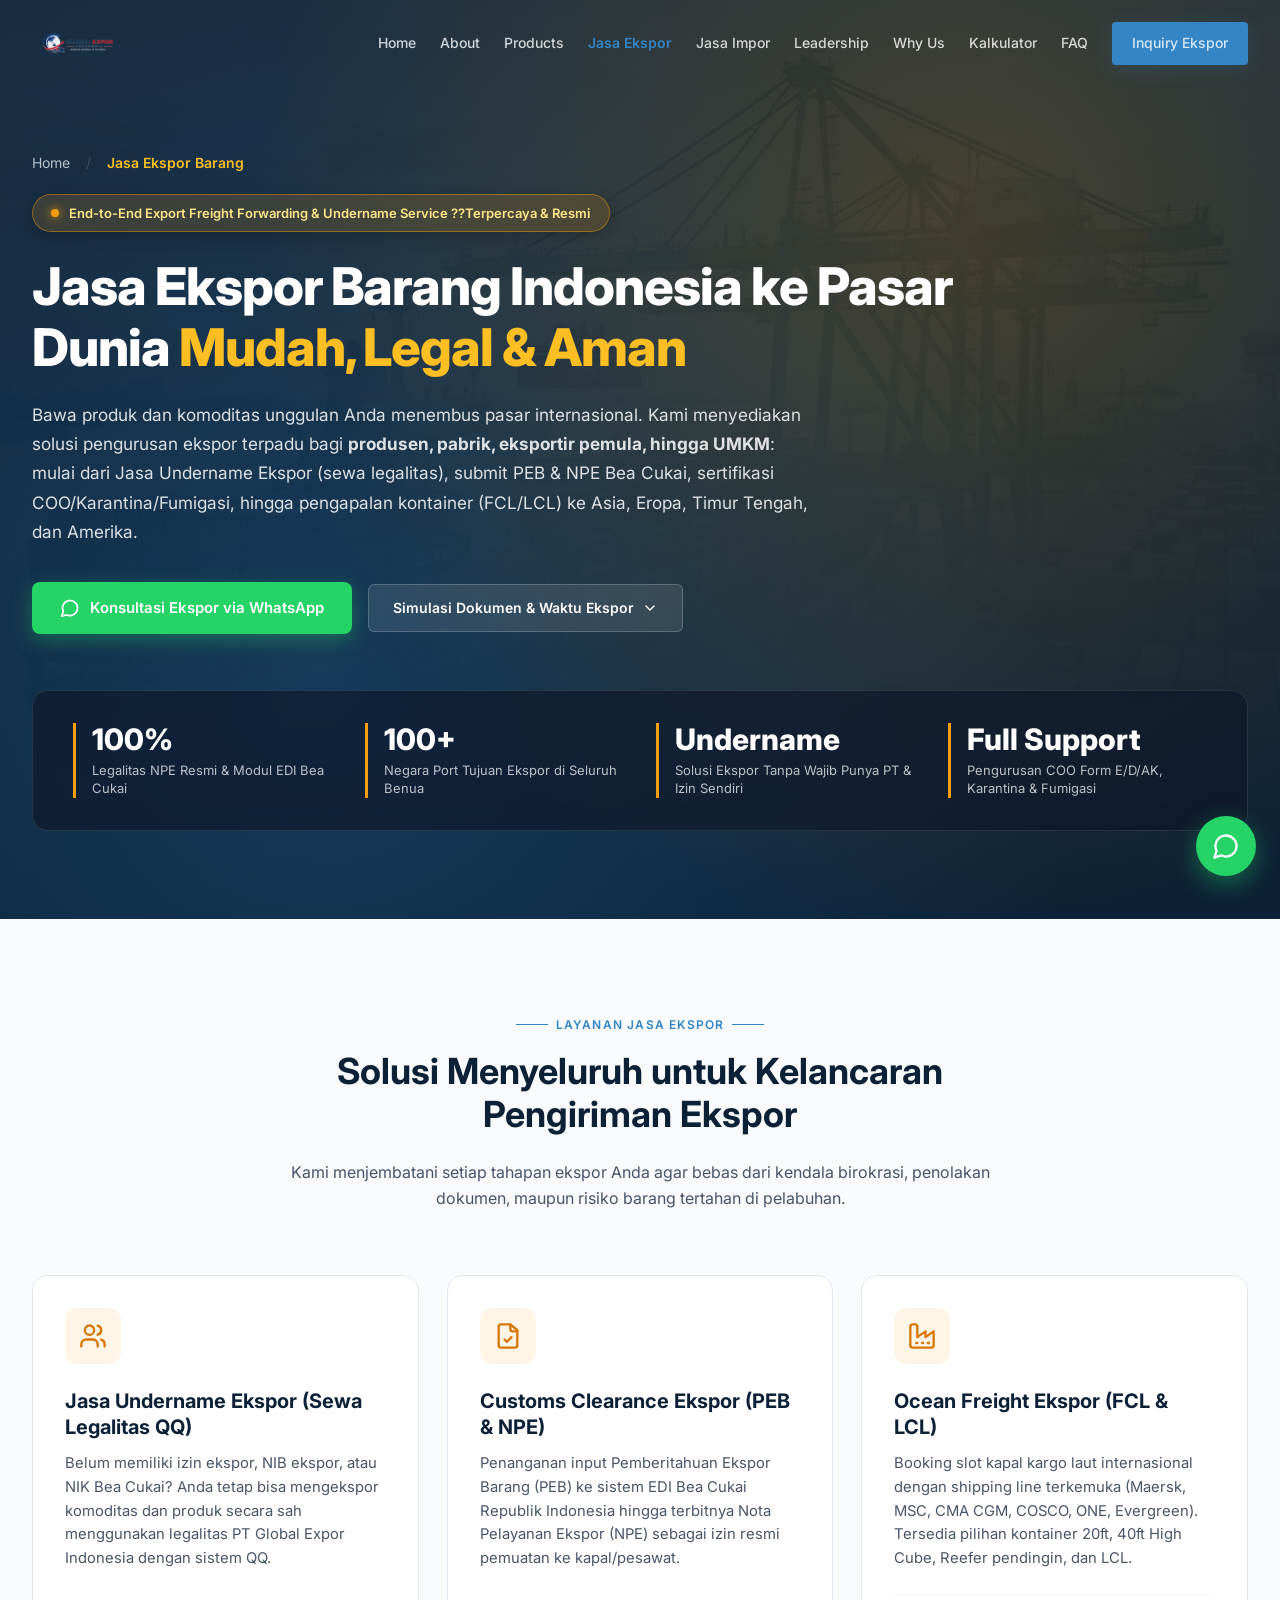
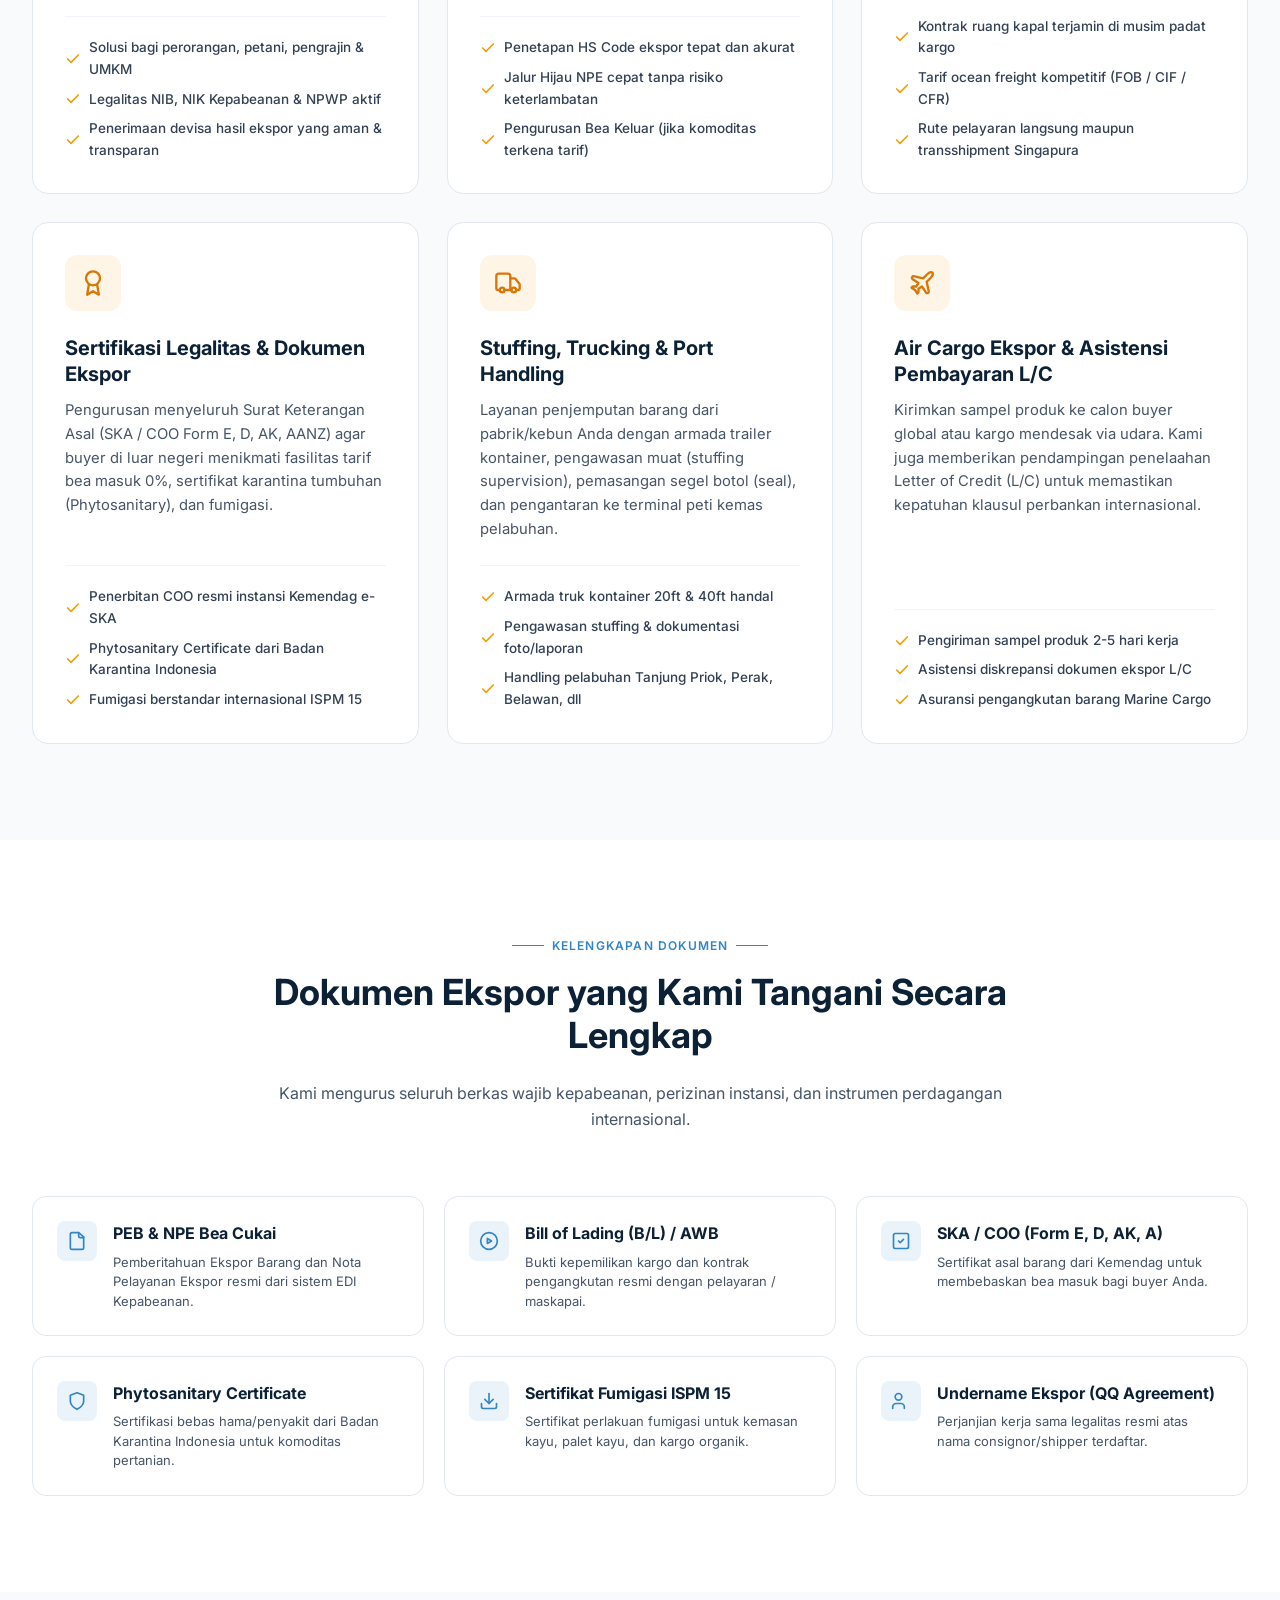
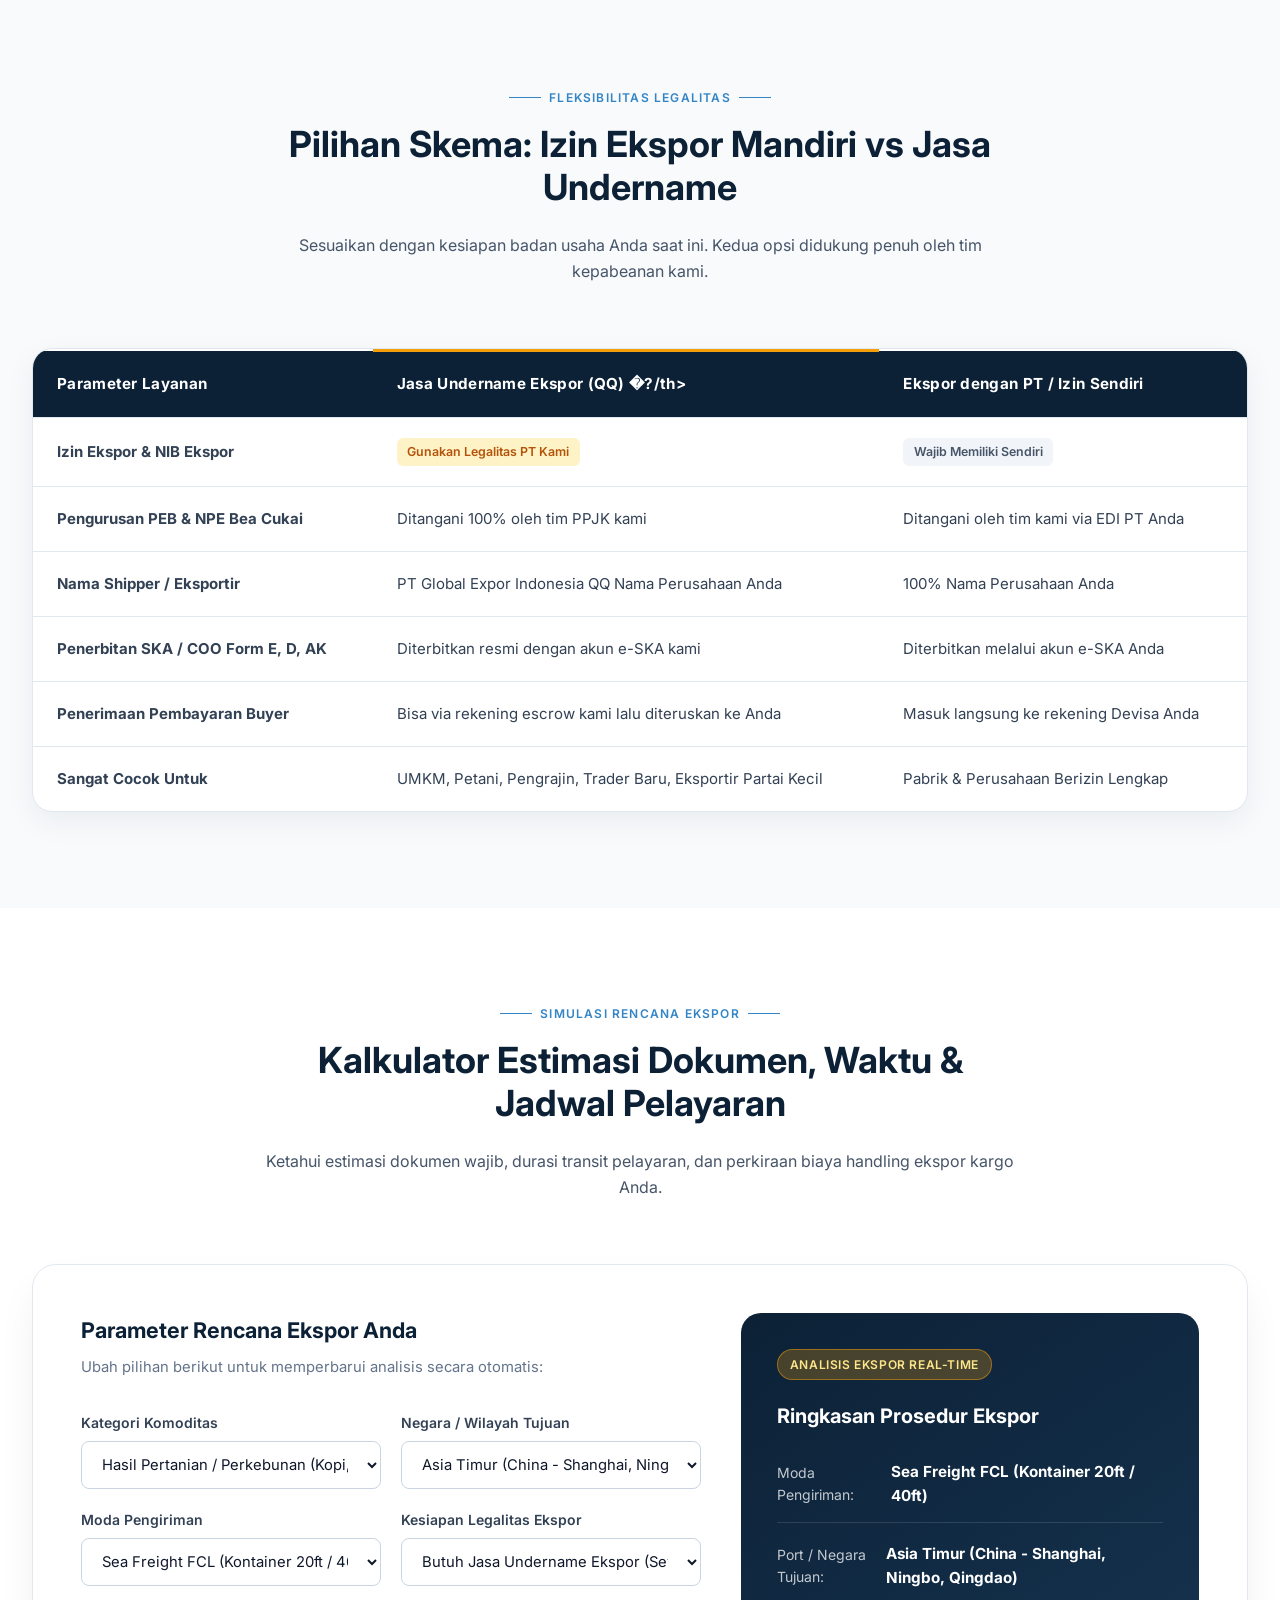
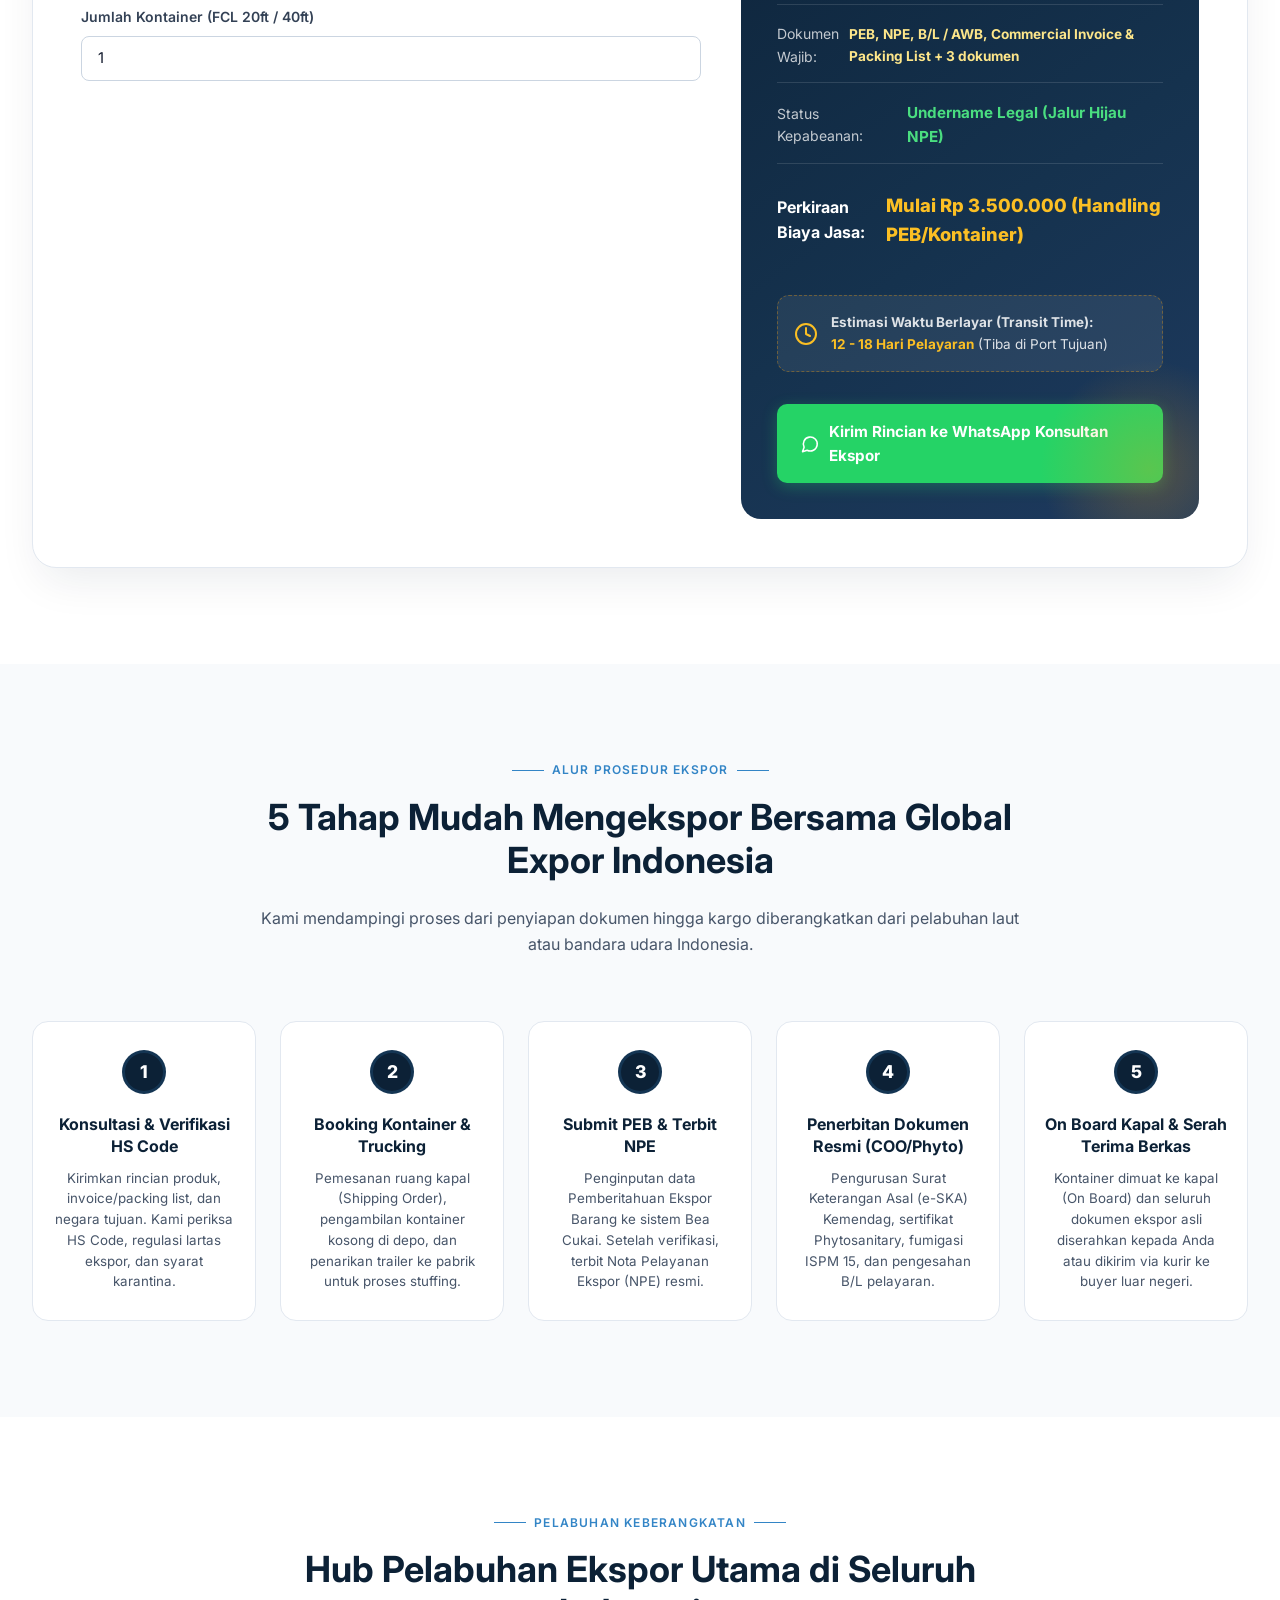
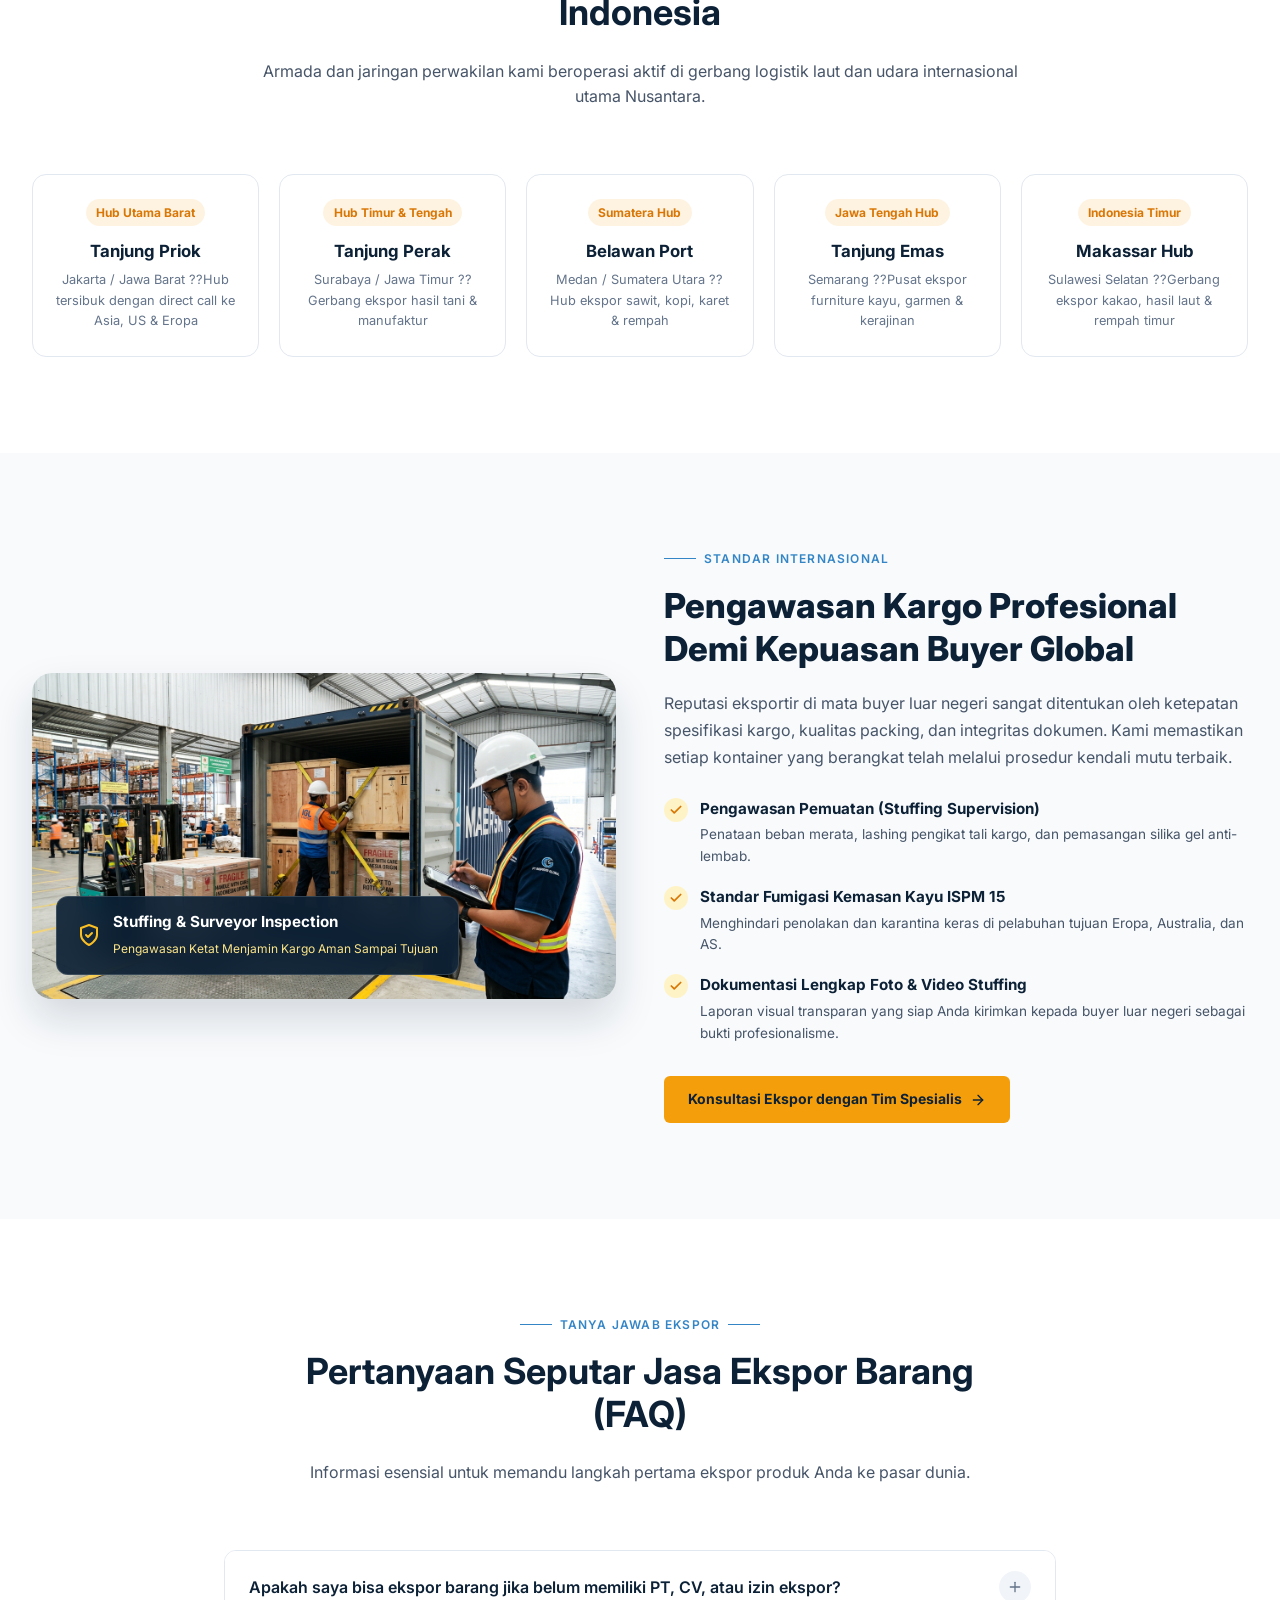
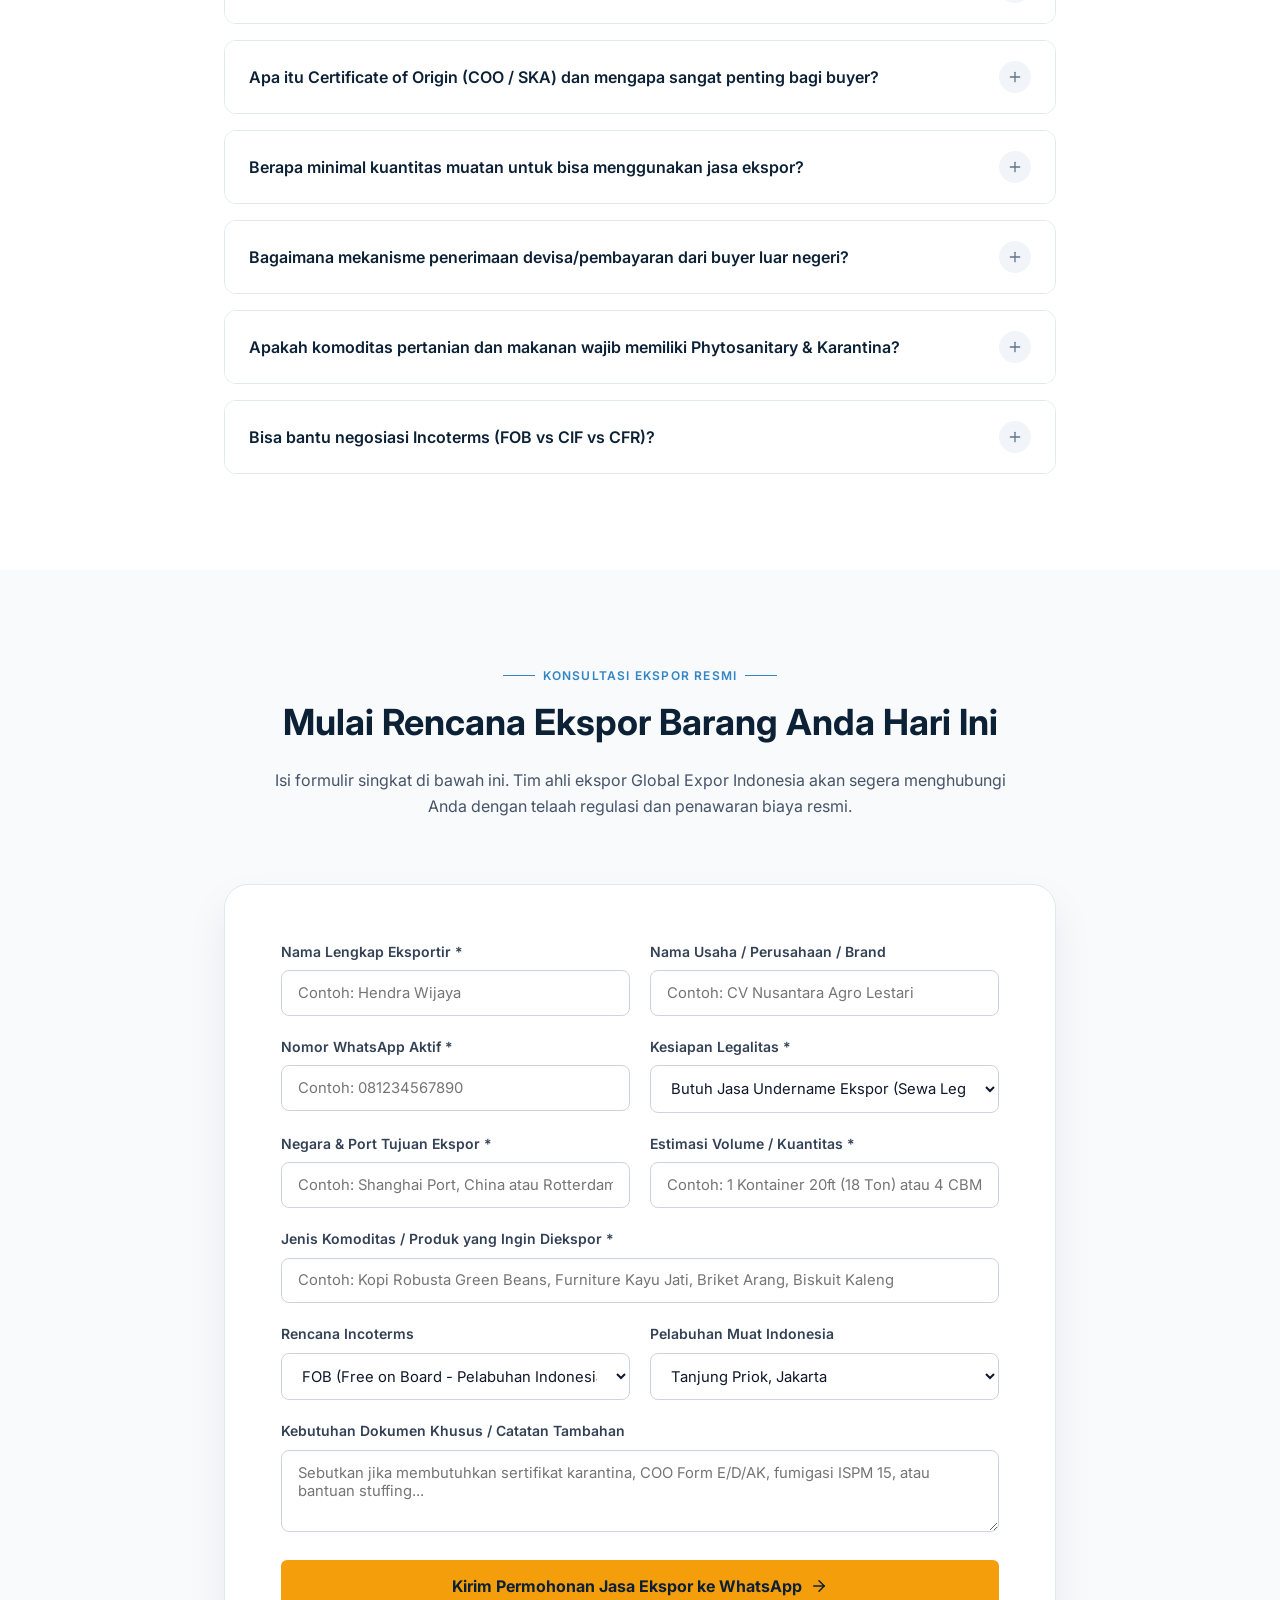
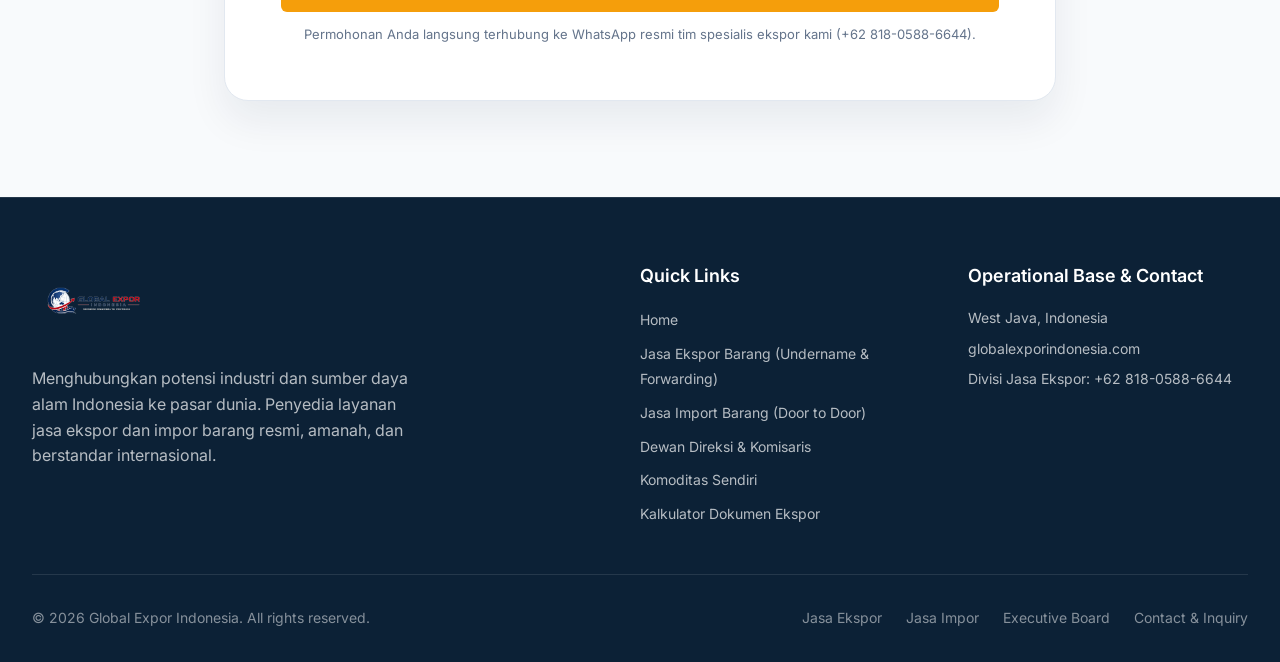
==== commit 27c9ebb8: "Fix navbar: remove Baru badges, fix duplicate links, improve logo spacing, add favicon" ====
--- a/export.html
+++ b/export.html
@@ -10,6 +10,13 @@
     <meta property="og:description" content="Kirim komoditas dan produk Anda ke pasar dunia dengan mudah: Undername legal, PEB/NPE, Sea & Air Freight, dan sertifikasi lengkap.">
     <meta property="og:type" content="website">
 
+    <!-- Favicon / Tab Icon -->
+    <link rel="icon" type="image/jpeg" href="assets/logo2.jpeg">
+    <link rel="icon" type="image/svg+xml" href="favicon.svg">
+    <link rel="icon" type="image/png" href="assets/logo.png">
+    <link rel="shortcut icon" href="assets/logo2.jpeg">
+    <link rel="apple-touch-icon" href="assets/logo2.jpeg">
+
     <!-- Google Fonts - Inter -->
     <link rel="preconnect" href="https://fonts.googleapis.com">
     <link rel="preconnect" href="https://fonts.gstatic.com" crossorigin>
@@ -35,14 +42,8 @@
                 <a href="index.html">Home</a>
                 <a href="index.html#about">About</a>
                 <a href="index.html#products">Products</a>
-                <a href="export.html" class="active nav-badge-import">
-                    Jasa Ekspor
-                    <span class="badge-pulse-tag" style="background:#f59e0b;">Baru</span>
-                </a>
-                <a href="import.html" class="nav-badge-import">
-                    Jasa Impor
-                    <span class="badge-pulse-tag">Baru</span>
-                </a>
+                <a href="export.html" class="active">Jasa Ekspor</a>
+                <a href="import.html">Jasa Impor</a>
                 <a href="leadership.html">Leadership</a>
                 <a href="index.html#why-us">Why Us</a>
                 <a href="#kalkulator-ekspor">Kalkulator</a>
@@ -62,8 +63,8 @@
             <a href="index.html">Home</a>
             <a href="index.html#about">About</a>
             <a href="index.html#products">Products</a>
-            <a href="export.html" class="active">Jasa Ekspor Barang (Baru)</a>
-            <a href="import.html">Jasa Import Barang (Baru)</a>
+            <a href="export.html" class="active">Jasa Ekspor</a>
+            <a href="import.html">Jasa Impor</a>
             <a href="leadership.html">Leadership & Dewan Direksi</a>
             <a href="#layanan-ekspor">Layanan Ekspor</a>
             <a href="#kalkulator-ekspor">Kalkulator Ekspor</a>
@@ -87,7 +88,7 @@
 
             <div class="export-badge-pill fade-in-left">
                 <span class="pulse-dot-amber"></span>
-                <span>End-to-End Export Freight Forwarding & Undername Service • Terpercaya & Resmi</span>
+                <span>End-to-End Export Freight Forwarding & Undername Service ??Terpercaya & Resmi</span>
             </div>
 
             <h1 class="export-hero-title fade-in-left">
@@ -398,7 +399,7 @@
                         <thead>
                             <tr>
                                 <th>Parameter Layanan</th>
-                                <th class="highlight-col" style="background: #0C2136; border-top: 3px solid #f59e0b;">Jasa Undername Ekspor (QQ) ⭐</th>
+                                <th class="highlight-col" style="background: #0C2136; border-top: 3px solid #f59e0b;">Jasa Undername Ekspor (QQ) �?/th>
                                 <th>Ekspor dengan PT / Izin Sendiri</th>
                             </tr>
                         </thead>
@@ -625,31 +626,31 @@
                 <div class="port-hub-card">
                     <span class="port-hub-badge">Hub Utama Barat</span>
                     <h4>Tanjung Priok</h4>
-                    <p>Jakarta / Jawa Barat • Hub tersibuk dengan direct call ke Asia, US & Eropa</p>
+                    <p>Jakarta / Jawa Barat ??Hub tersibuk dengan direct call ke Asia, US & Eropa</p>
                 </div>
 
                 <div class="port-hub-card">
                     <span class="port-hub-badge">Hub Timur & Tengah</span>
                     <h4>Tanjung Perak</h4>
-                    <p>Surabaya / Jawa Timur • Gerbang ekspor hasil tani & manufaktur</p>
+                    <p>Surabaya / Jawa Timur ??Gerbang ekspor hasil tani & manufaktur</p>
                 </div>
 
                 <div class="port-hub-card">
                     <span class="port-hub-badge">Sumatera Hub</span>
                     <h4>Belawan Port</h4>
-                    <p>Medan / Sumatera Utara • Hub ekspor sawit, kopi, karet & rempah</p>
+                    <p>Medan / Sumatera Utara ??Hub ekspor sawit, kopi, karet & rempah</p>
                 </div>
 
                 <div class="port-hub-card">
                     <span class="port-hub-badge">Jawa Tengah Hub</span>
                     <h4>Tanjung Emas</h4>
-                    <p>Semarang • Pusat ekspor furniture kayu, garmen & kerajinan</p>
+                    <p>Semarang ??Pusat ekspor furniture kayu, garmen & kerajinan</p>
                 </div>
 
                 <div class="port-hub-card">
                     <span class="port-hub-badge">Indonesia Timur</span>
                     <h4>Makassar Hub</h4>
-                    <p>Sulawesi Selatan • Gerbang ekspor kakao, hasil laut & rempah timur</p>
+                    <p>Sulawesi Selatan ??Gerbang ekspor kakao, hasil laut & rempah timur</p>
                 </div>
             </div>
         </div>
--- a/style.css
+++ b/style.css
@@ -1,5 +1,4 @@
-/* ==========================================
-   Global Expor Indonesia - Complete CSS
+/* ===================================   Global Expor Indonesia - Complete CSS
    Pure CSS (no Tailwind) - GitHub Pages Ready
    ========================================== */
 
@@ -214,8 +213,7 @@
     transform: translate(0, 0) scale(1) !important;
 }
 
-/* ==========================================
-   NAVBAR
+/* ===================================   NAVBAR
    ========================================== */
 .navbar {
     position: fixed;
@@ -237,6 +235,7 @@
     display: flex;
     justify-content: space-between;
     align-items: center;
+    gap: 2rem;
 }
 
 .navbar-logo {
@@ -244,6 +243,8 @@
     align-items: center;
     gap: 0.5rem;
     color: var(--white);
+    margin-right: 2.5rem;
+    flex-shrink: 0;
 }
 
 .navbar-logo img {
@@ -260,7 +261,13 @@
 .nav-links {
     display: none;
     align-items: center;
-    gap: 2rem;
+    gap: 1.15rem;
+}
+
+@media (min-width: 1280px) {
+    .nav-links {
+        gap: 1.5rem;
+    }
 }
 
 .nav-links a {
@@ -268,6 +275,7 @@
     font-size: 0.875rem;
     font-weight: 500;
     transition: color 0.2s ease;
+    white-space: nowrap;
 }
 
 .nav-links a:hover {
@@ -335,8 +343,7 @@
     }
 }
 
-/* ==========================================
-   HERO SECTION
+/* ===================================   HERO SECTION
    ========================================== */
 .hero-section {
     position: relative;
@@ -511,8 +518,7 @@
     font-size: 0.875rem;
 }
 
-/* ==========================================
-   ABOUT SECTION
+/* ===================================   ABOUT SECTION
    ========================================== */
 .about-grid {
     display: grid;
@@ -631,8 +637,7 @@
     margin-bottom: 0;
 }
 
-/* ==========================================
-   PRODUCTS SECTION
+/* ===================================   PRODUCTS SECTION
    ========================================== */
 .products-grid {
     display: grid;
@@ -758,8 +763,7 @@
     color: var(--accent-hover);
 }
 
-/* ==========================================
-   WHY US SECTION
+/* ===================================   WHY US SECTION
    ========================================== */
 .reasons-grid {
     display: grid;
@@ -817,8 +821,7 @@
     line-height: 1.7;
 }
 
-/* ==========================================
-   MARKETS SECTION
+/* ===================================   MARKETS SECTION
    ========================================== */
 .markets-section {
     position: relative;
@@ -957,8 +960,7 @@
     font-size: 0.875rem;
 }
 
-/* ==========================================
-   QUALITY SECTION
+/* ===================================   QUALITY SECTION
    ========================================== */
 .quality-assurance {
     border-top: 1px solid var(--slate-100);
@@ -1074,8 +1076,7 @@
     font-size: 0.875rem;
 }
 
-/* ==========================================
-   GALLERY SECTION
+/* ===================================   GALLERY SECTION
    ========================================== */
 .gallery-grid {
     display: grid;
@@ -1140,8 +1141,7 @@
     text-overflow: ellipsis;
 }
 
-/* ==========================================
-   FAQ SECTION
+/* ===================================   FAQ SECTION
    ========================================== */
 .faq-list {
     display: flex;
@@ -1217,8 +1217,7 @@
     padding-top: 1rem;
 }
 
-/* ==========================================
-   CONTACT SECTION
+/* ===================================   CONTACT SECTION
    ========================================== */
 .contact-grid {
     display: grid;
@@ -1380,8 +1379,7 @@
     margin-top: 1rem;
 }
 
-/* ==========================================
-   FOOTER
+/* ===================================   FOOTER
    ========================================== */
 .footer {
     background: var(--primary);
@@ -1488,8 +1486,7 @@
     color: var(--white);
 }
 
-/* ==========================================
-   FLOATING WHATSAPP
+/* ===================================   FLOATING WHATSAPP
    ========================================== */
 .floating-whatsapp {
     position: fixed;
@@ -1526,16 +1523,14 @@
     }
 }
 
-/* ==========================================
-   ACTIVE NAV LINK
+/* ===================================   ACTIVE NAV LINK
    ========================================== */
 .nav-links a.active {
     color: var(--accent);
     font-weight: 600;
 }
 
-/* ==========================================
-   LEADERSHIP & EXECUTIVE STYLES
+/* ===================================   LEADERSHIP & EXECUTIVE STYLES
    ========================================== */
 .subpage-hero {
     position: relative;
@@ -2112,3 +2107,569 @@
         grid-template-columns: repeat(2, 1fr) !important;
     }
 }
+
+/* ===================================   JASA IMPORT & FREIGHT FORWARDING STYLES
+   ========================================== */
+
+/* Subpage Hero modifications & badges */
+.hero-tag-import {
+    background: rgba(51, 133, 198, 0.18);
+    border: 1px solid rgba(51, 133, 198, 0.4);
+    color: #64b5f6;
+    padding: 0.35rem 0.85rem;
+    border-radius: 9999px;
+    font-size: 0.775rem;
+    font-weight: 700;
+    text-transform: uppercase;
+    letter-spacing: 0.08em;
+    display: inline-flex;
+    align-items: center;
+    gap: 0.4rem;
+    margin-bottom: 1rem;
+}
+
+/* Import Stats Ribbon */
+.import-stats-ribbon {
+    background: var(--white);
+    border-radius: 1.25rem;
+    padding: 2rem 2.5rem;
+    box-shadow: 0 10px 35px -10px rgba(12, 33, 54, 0.08);
+    border: 1px solid var(--slate-200);
+    margin-top: -3rem;
+    position: relative;
+    z-index: 20;
+}
+
+.import-stats-grid {
+    display: grid;
+    grid-template-columns: repeat(2, 1fr);
+    gap: 1.5rem;
+}
+
+@media (min-width: 768px) {
+    .import-stats-grid {
+        grid-template-columns: repeat(4, 1fr);
+        gap: 2rem;
+    }
+}
+
+.import-stat-item {
+    text-align: center;
+    border-right: 1px solid var(--slate-200);
+}
+
+.import-stat-item:last-child {
+    border-right: none;
+}
+
+@media (max-width: 767px) {
+    .import-stat-item:nth-child(2) {
+        border-right: none;
+    }
+}
+
+.import-stat-num {
+    font-size: 2rem;
+    font-weight: 800;
+    color: var(--primary);
+    line-height: 1.1;
+    margin-bottom: 0.25rem;
+}
+
+.import-stat-label {
+    font-size: 0.825rem;
+    color: var(--slate-600);
+    font-weight: 500;
+}
+
+/* Import Services Grid */
+.import-services-grid {
+    display: grid;
+    grid-template-columns: 1fr;
+    gap: 2rem;
+    margin-top: 3rem;
+}
+
+@media (min-width: 768px) {
+    .import-services-grid {
+        grid-template-columns: repeat(2, 1fr);
+    }
+}
+
+@media (min-width: 1024px) {
+    .import-services-grid {
+        grid-template-columns: repeat(3, 1fr);
+    }
+}
+
+.import-service-card {
+    background: var(--white);
+    border: 1px solid var(--slate-200);
+    border-radius: 1.25rem;
+    padding: 2.25rem 2rem;
+    transition: transform 0.3s ease, box-shadow 0.3s ease, border-color 0.3s ease;
+    display: flex;
+    flex-direction: column;
+    position: relative;
+    overflow: hidden;
+}
+
+.import-service-card::before {
+    content: '';
+    position: absolute;
+    top: 0;
+    left: 0;
+    right: 0;
+    height: 4px;
+    background: linear-gradient(90deg, var(--accent) 0%, #60a5fa 100%);
+    opacity: 0;
+    transition: opacity 0.3s ease;
+}
+
+.import-service-card:hover {
+    transform: translateY(-6px);
+    box-shadow: 0 20px 40px -10px rgba(12, 33, 54, 0.12);
+    border-color: rgba(51, 133, 198, 0.4);
+}
+
+.import-service-card:hover::before {
+    opacity: 1;
+}
+
+.import-service-card.featured {
+    border-color: var(--accent);
+    background: linear-gradient(180deg, #ffffff 0%, #f8fbfe 100%);
+    box-shadow: 0 12px 30px -5px rgba(51, 133, 198, 0.15);
+}
+
+.import-service-card.featured::before {
+    opacity: 1;
+}
+
+.card-top-badge {
+    position: absolute;
+    top: 1.25rem;
+    right: 1.25rem;
+    background: rgba(51, 133, 198, 0.12);
+    color: var(--accent);
+    font-size: 0.6875rem;
+    font-weight: 700;
+    text-transform: uppercase;
+    letter-spacing: 0.05em;
+    padding: 0.3rem 0.65rem;
+    border-radius: 9999px;
+}
+
+.import-service-icon {
+    width: 56px;
+    height: 56px;
+    border-radius: 1rem;
+    background: rgba(51, 133, 198, 0.1);
+    color: var(--accent);
+    display: flex;
+    align-items: center;
+    justify-content: center;
+    margin-bottom: 1.5rem;
+    transition: background-color 0.3s ease, color 0.3s ease;
+}
+
+.import-service-card:hover .import-service-icon {
+    background: var(--accent);
+    color: var(--white);
+}
+
+.import-service-card h3 {
+    font-size: 1.35rem;
+    font-weight: 700;
+    color: var(--primary);
+    margin-bottom: 0.75rem;
+    line-height: 1.3;
+}
+
+.import-service-card p {
+    color: var(--slate-600);
+    font-size: 0.925rem;
+    line-height: 1.6;
+    margin-bottom: 1.5rem;
+    flex-grow: 1;
+}
+
+.import-service-features {
+    list-style: none;
+    margin-bottom: 1.75rem;
+    padding-top: 1rem;
+    border-top: 1px solid var(--slate-100);
+    display: flex;
+    flex-direction: column;
+    gap: 0.625rem;
+}
+
+.import-service-features li {
+    display: flex;
+    align-items: flex-start;
+    gap: 0.625rem;
+    font-size: 0.85rem;
+    color: var(--slate-700);
+    line-height: 1.4;
+}
+
+.import-service-features li svg {
+    flex-shrink: 0;
+    color: var(--accent);
+    margin-top: 2px;
+}
+
+.import-service-action {
+    margin-top: auto;
+}
+
+.btn-service-outline {
+    display: inline-flex;
+    align-items: center;
+    justify-content: center;
+    gap: 0.5rem;
+    width: 100%;
+    padding: 0.75rem 1.25rem;
+    border: 1px solid var(--slate-300);
+    border-radius: 0.75rem;
+    color: var(--primary);
+    font-size: 0.875rem;
+    font-weight: 600;
+    transition: all 0.2s ease;
+    text-align: center;
+}
+
+.import-service-card:hover .btn-service-outline,
+.import-service-card.featured .btn-service-outline {
+    background: var(--primary);
+    color: var(--white);
+    border-color: var(--primary);
+}
+
+/* Comparison Table */
+.comparison-container {
+    background: var(--white);
+    border-radius: 1.25rem;
+    border: 1px solid var(--slate-200);
+    padding: 2rem 1.5rem;
+    box-shadow: 0 10px 30px -5px rgba(12, 33, 54, 0.05);
+    margin-top: 2.5rem;
+}
+
+@media (min-width: 768px) {
+    .comparison-container {
+        padding: 2.5rem;
+    }
+}
+
+.comparison-table-wrapper {
+    overflow-x: auto;
+    -webkit-overflow-scrolling: touch;
+}
+
+.comparison-table {
+    width: 100%;
+    min-width: 680px;
+    border-collapse: separate;
+    border-spacing: 0;
+    text-align: left;
+}
+
+.comparison-table th {
+    padding: 1.125rem 1rem;
+    background: var(--slate-50);
+    color: var(--primary);
+    font-weight: 700;
+    font-size: 0.925rem;
+    border-bottom: 2px solid var(--slate-200);
+}
+
+.comparison-table th.col-highlight {
+    background: rgba(51, 133, 198, 0.1);
+    color: var(--accent);
+    border-bottom-color: var(--accent);
+}
+
+.comparison-table td {
+    padding: 1.125rem 1rem;
+    border-bottom: 1px solid var(--slate-200);
+    font-size: 0.875rem;
+    color: var(--slate-700);
+    vertical-align: middle;
+}
+
+.comparison-table tr:last-child td {
+    border-bottom: none;
+}
+
+.comparison-table td.col-highlight {
+    background: rgba(51, 133, 198, 0.03);
+    font-weight: 600;
+    color: var(--primary);
+}
+
+.badge-tag-yes {
+    display: inline-flex;
+    align-items: center;
+    gap: 0.35rem;
+    color: #059669;
+    background: #d1fae5;
+    padding: 0.25rem 0.625rem;
+    border-radius: 9999px;
+    font-size: 0.775rem;
+    font-weight: 600;
+}
+
+.badge-tag-no {
+    display: inline-flex;
+    align-items: center;
+    gap: 0.35rem;
+    color: #b91c1c;
+    background: #fee2e2;
+    padding: 0.25rem 0.625rem;
+    border-radius: 9999px;
+    font-size: 0.775rem;
+    font-weight: 600;
+}
+
+.badge-tag-info {
+    display: inline-flex;
+    align-items: center;
+    gap: 0.35rem;
+    color: var(--accent);
+    background: rgba(51, 133, 198, 0.1);
+    padding: 0.25rem 0.625rem;
+    border-radius: 9999px;
+    font-size: 0.775rem;
+    font-weight: 600;
+}
+
+/* Popular Routes Section */
+.routes-grid {
+    display: grid;
+    grid-template-columns: 1fr;
+    gap: 1.5rem;
+    margin-top: 2.5rem;
+}
+
+@media (min-width: 640px) {
+    .routes-grid {
+        grid-template-columns: repeat(2, 1fr);
+    }
+}
+
+@media (min-width: 1024px) {
+    .routes-grid {
+        grid-template-columns: repeat(3, 1fr);
+    }
+}
+
+.route-card {
+    background: var(--white);
+    border: 1px solid var(--slate-200);
+    border-radius: 1rem;
+    padding: 1.75rem 1.5rem;
+    transition: transform 0.2s ease, box-shadow 0.2s ease, border-color 0.2s ease;
+}
+
+.route-card:hover {
+    transform: translateY(-4px);
+    box-shadow: 0 12px 28px -6px rgba(12, 33, 54, 0.1);
+    border-color: var(--accent);
+}
+
+.route-header {
+    display: flex;
+    align-items: center;
+    justify-content: space-between;
+    margin-bottom: 1rem;
+}
+
+.route-country {
+    display: flex;
+    align-items: center;
+    gap: 0.625rem;
+}
+
+.route-flag {
+    font-size: 1.75rem;
+    line-height: 1;
+}
+
+.route-country h3 {
+    font-size: 1.15rem;
+    font-weight: 700;
+    color: var(--primary);
+}
+
+.route-badge {
+    font-size: 0.75rem;
+    font-weight: 600;
+    padding: 0.25rem 0.625rem;
+    border-radius: 9999px;
+    background: var(--slate-100);
+    color: var(--slate-700);
+}
+
+.route-card p {
+    font-size: 0.85rem;
+    color: var(--slate-600);
+    line-height: 1.5;
+    margin-bottom: 1.25rem;
+}
+
+.route-meta {
+    display: flex;
+    flex-direction: column;
+    gap: 0.5rem;
+    padding-top: 1rem;
+    border-top: 1px dashed var(--slate-200);
+    font-size: 0.8125rem;
+}
+
+.route-meta-row {
+    display: flex;
+    justify-content: space-between;
+    align-items: center;
+}
+
+.route-meta-label {
+    color: var(--slate-500);
+}
+
+.route-meta-value {
+    color: var(--primary);
+    font-weight: 600;
+}
+
+/* Workflow Steps */
+.workflow-grid {
+    display: grid;
+    grid-template-columns: 1fr;
+    gap: 1.5rem;
+    margin-top: 3rem;
+}
+
+@media (min-width: 640px) {
+    .workflow-grid {
+        grid-template-columns: repeat(2, 1fr);
+    }
+}
+
+@media (min-width: 1024px) {
+    .workflow-grid {
+        grid-template-columns: repeat(3, 1fr);
+    }
+}
+
+.workflow-card {
+    background: var(--white);
+    border: 1px solid var(--slate-200);
+    border-radius: 1.25rem;
+    padding: 2rem 1.75rem;
+    position: relative;
+    transition: transform 0.25s ease, box-shadow 0.25s ease;
+}
+
+.workflow-card:hover {
+    transform: translateY(-4px);
+    box-shadow: 0 14px 30px -8px rgba(12, 33, 54, 0.08);
+}
+
+.workflow-num {
+    font-size: 2.25rem;
+    font-weight: 800;
+    color: rgba(51, 133, 198, 0.25);
+    line-height: 1;
+    margin-bottom: 0.75rem;
+}
+
+.workflow-card h3 {
+    font-size: 1.15rem;
+    font-weight: 700;
+    color: var(--primary);
+    margin-bottom: 0.625rem;
+}
+
+.workflow-card p {
+    font-size: 0.875rem;
+    color: var(--slate-600);
+    line-height: 1.6;
+}
+
+/* Import Quote Form Card */
+.import-inquiry-box {
+    background: var(--white);
+    border-radius: 1.5rem;
+    border: 1px solid var(--slate-200);
+    padding: 2.5rem 2rem;
+    box-shadow: 0 15px 40px -10px rgba(12, 33, 54, 0.08);
+}
+
+@media (min-width: 768px) {
+    .import-inquiry-box {
+        padding: 3.5rem 3rem;
+    }
+}
+
+/* Cross-page banner in index.html */
+.import-promo-banner {
+    background: linear-gradient(135deg, var(--secondary) 0%, var(--primary) 100%);
+    border-radius: 1.25rem;
+    padding: 2.5rem 2rem;
+    color: var(--white);
+    display: flex;
+    flex-direction: column;
+    gap: 1.5rem;
+    position: relative;
+    overflow: hidden;
+    margin-top: 3.5rem;
+    box-shadow: 0 15px 35px -5px rgba(12, 33, 54, 0.15);
+}
+
+@media (min-width: 768px) {
+    .import-promo-banner {
+        flex-direction: row;
+        align-items: center;
+        justify-content: space-between;
+        padding: 3rem;
+    }
+}
+
+.import-promo-banner::before {
+    content: '';
+    position: absolute;
+    width: 300px;
+    height: 300px;
+    background: radial-gradient(circle, rgba(51, 133, 198, 0.3) 0%, transparent 70%);
+    top: -100px;
+    right: -50px;
+    border-radius: 50%;
+    pointer-events: none;
+}
+
+.import-promo-content {
+    position: relative;
+    z-index: 2;
+    max-width: 650px;
+}
+
+.import-promo-content h3 {
+    font-size: 1.75rem;
+    font-weight: 700;
+    color: var(--white);
+    margin-bottom: 0.5rem;
+}
+
+.import-promo-content p {
+    font-size: 0.95rem;
+    color: rgba(255, 255, 255, 0.85);
+    line-height: 1.6;
+}
+
+.import-promo-action {
+    position: relative;
+    z-index: 2;
+    flex-shrink: 0;
+}
+
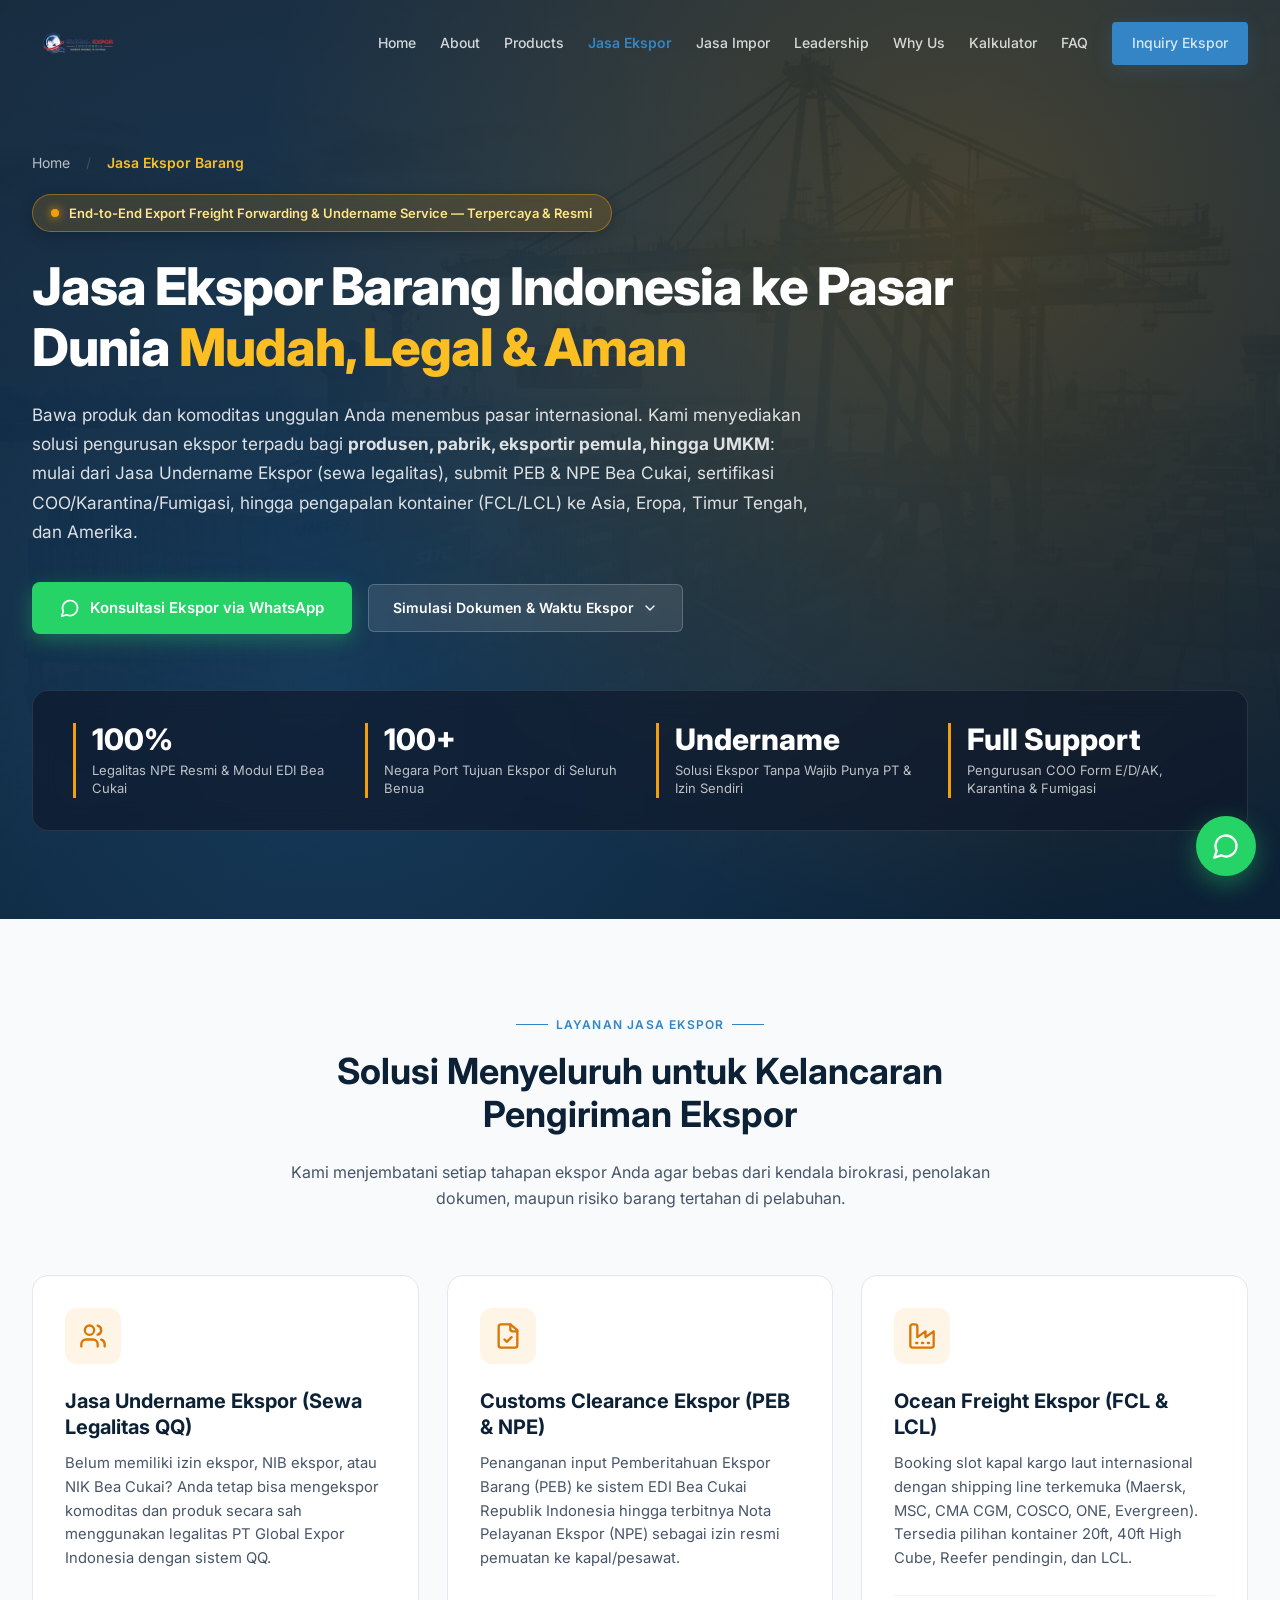
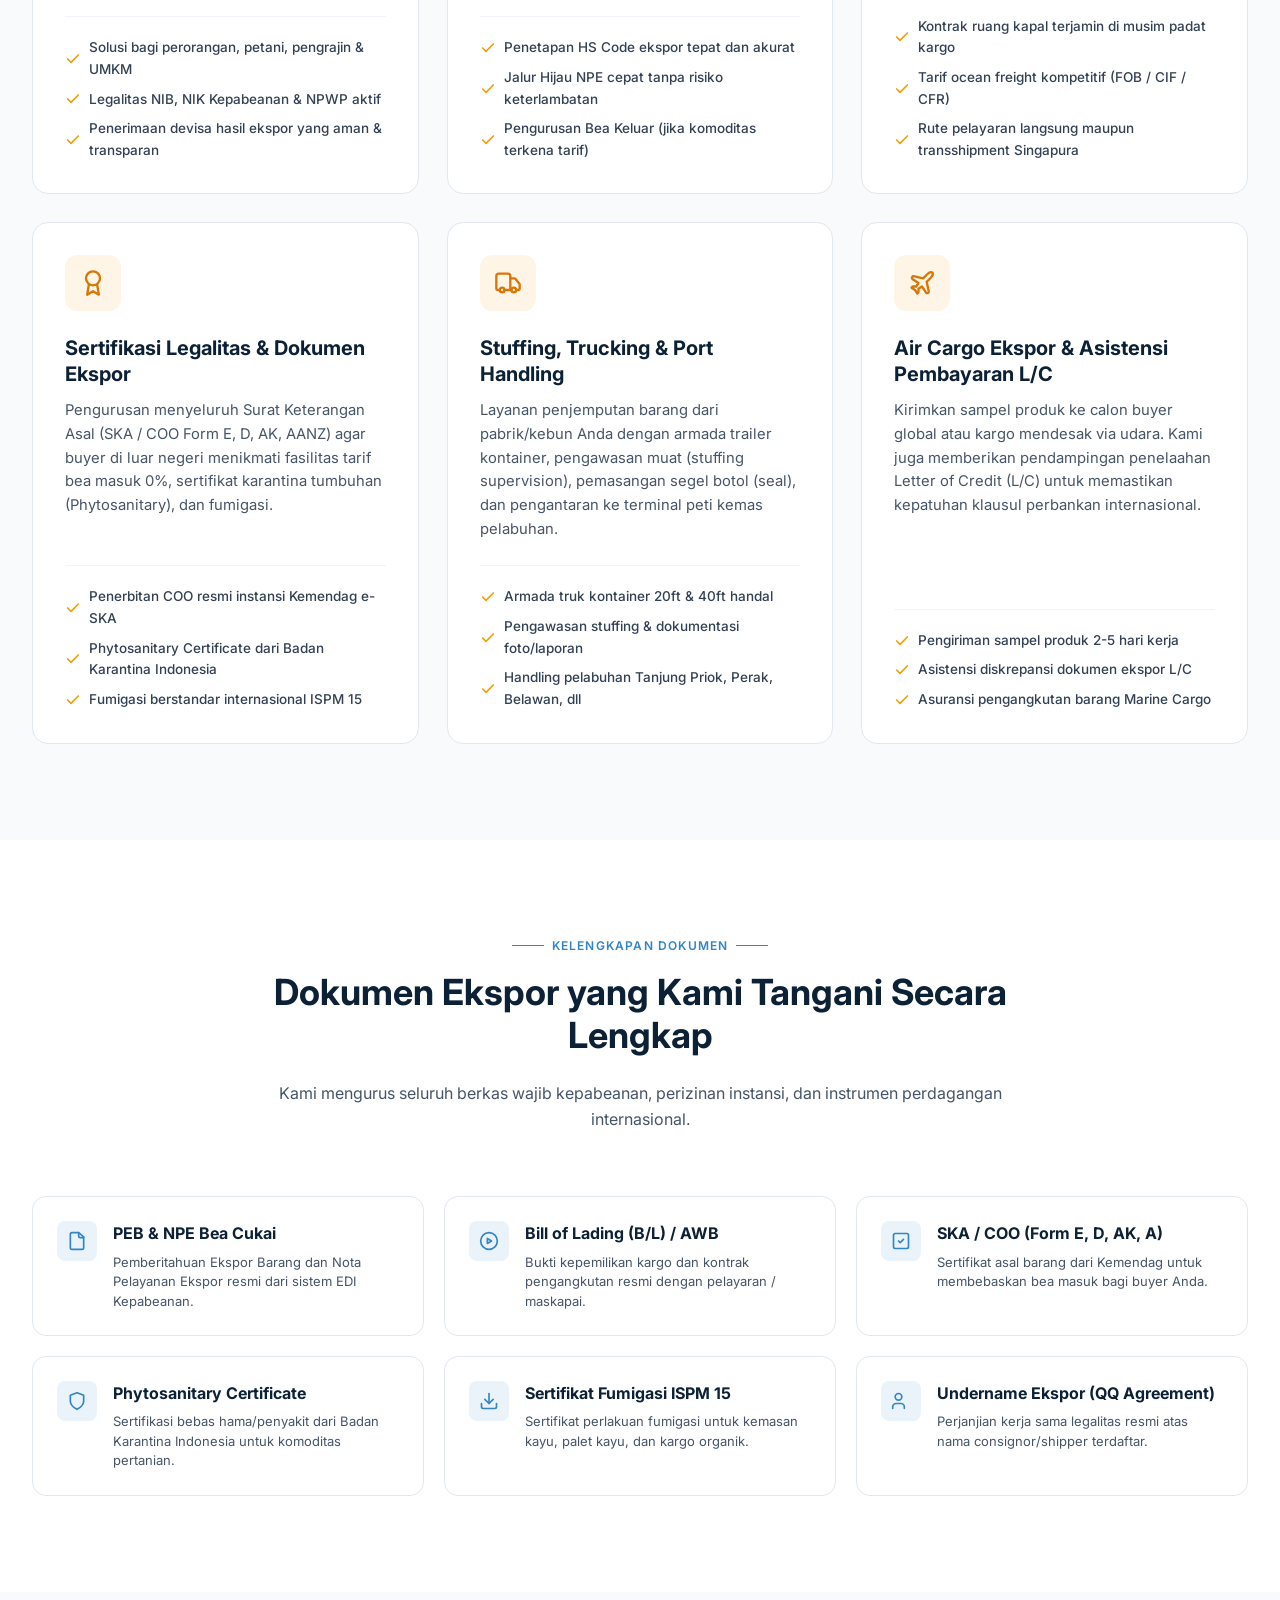
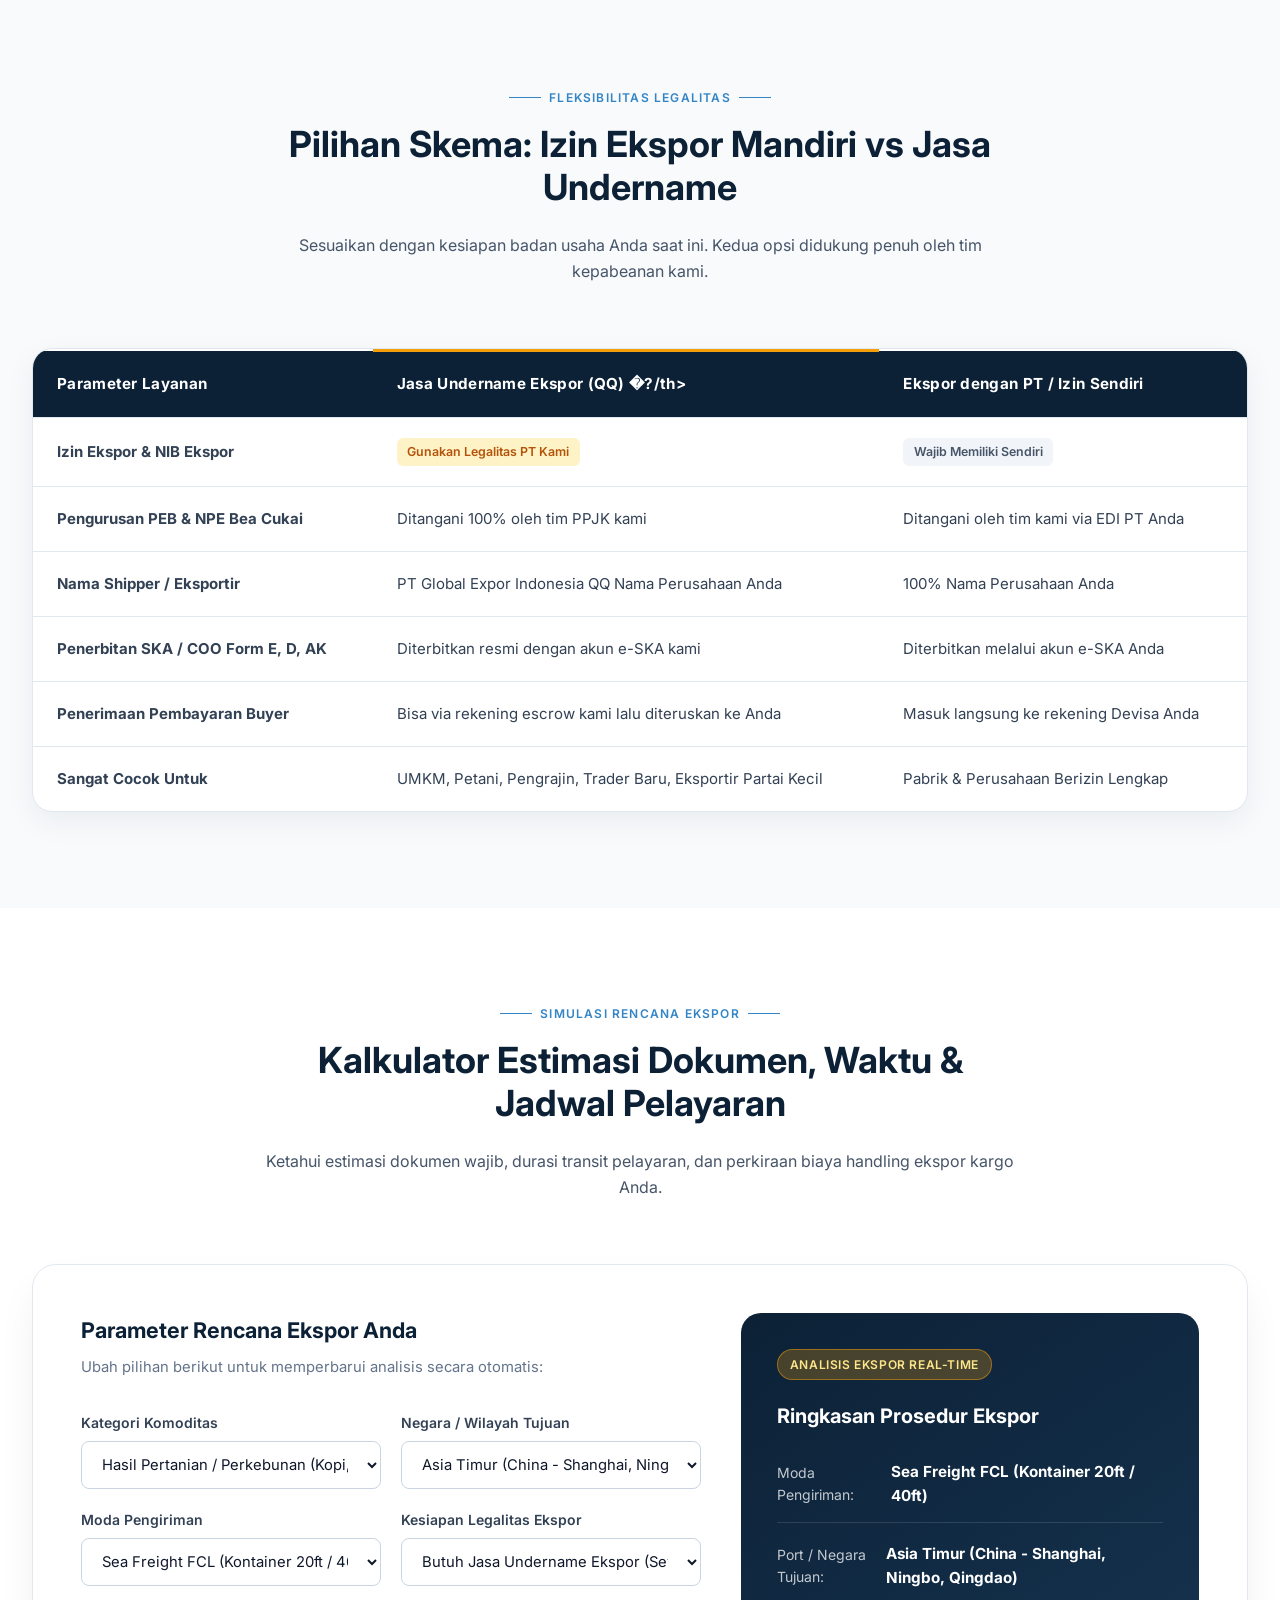
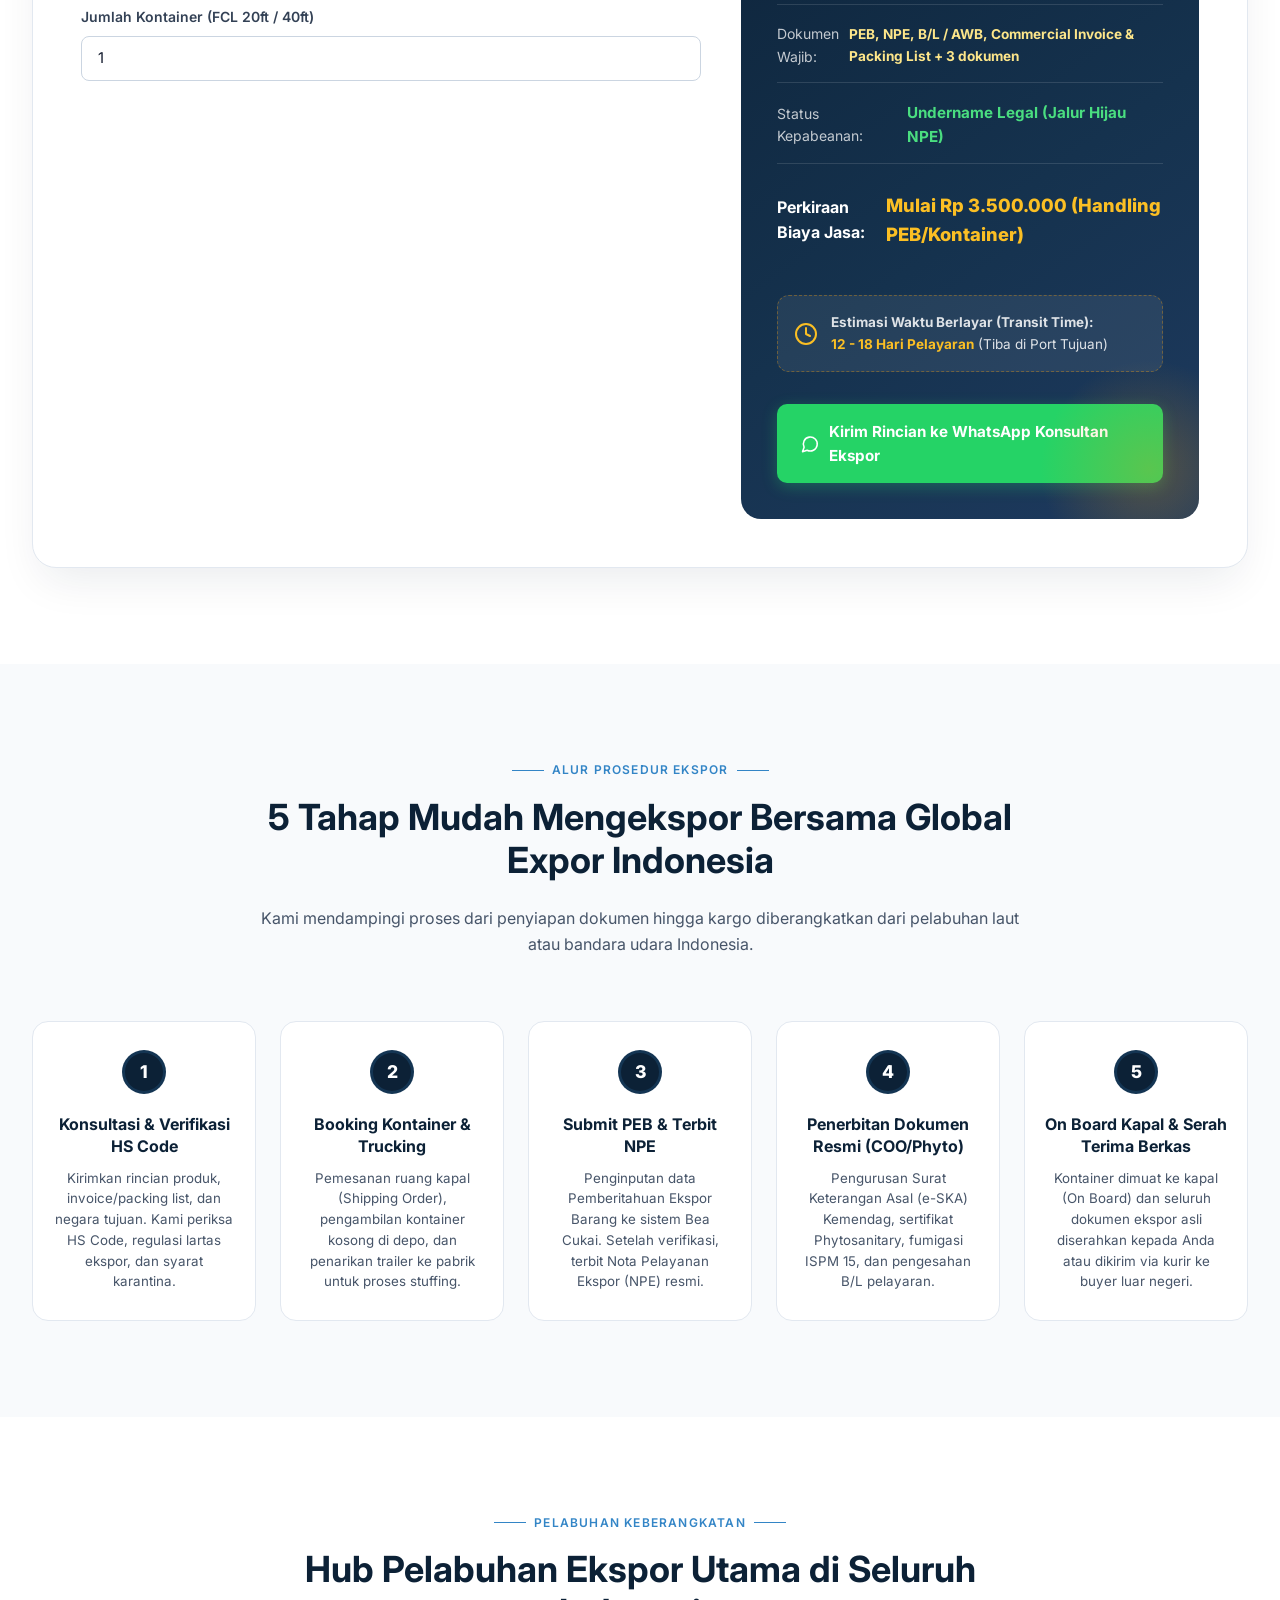
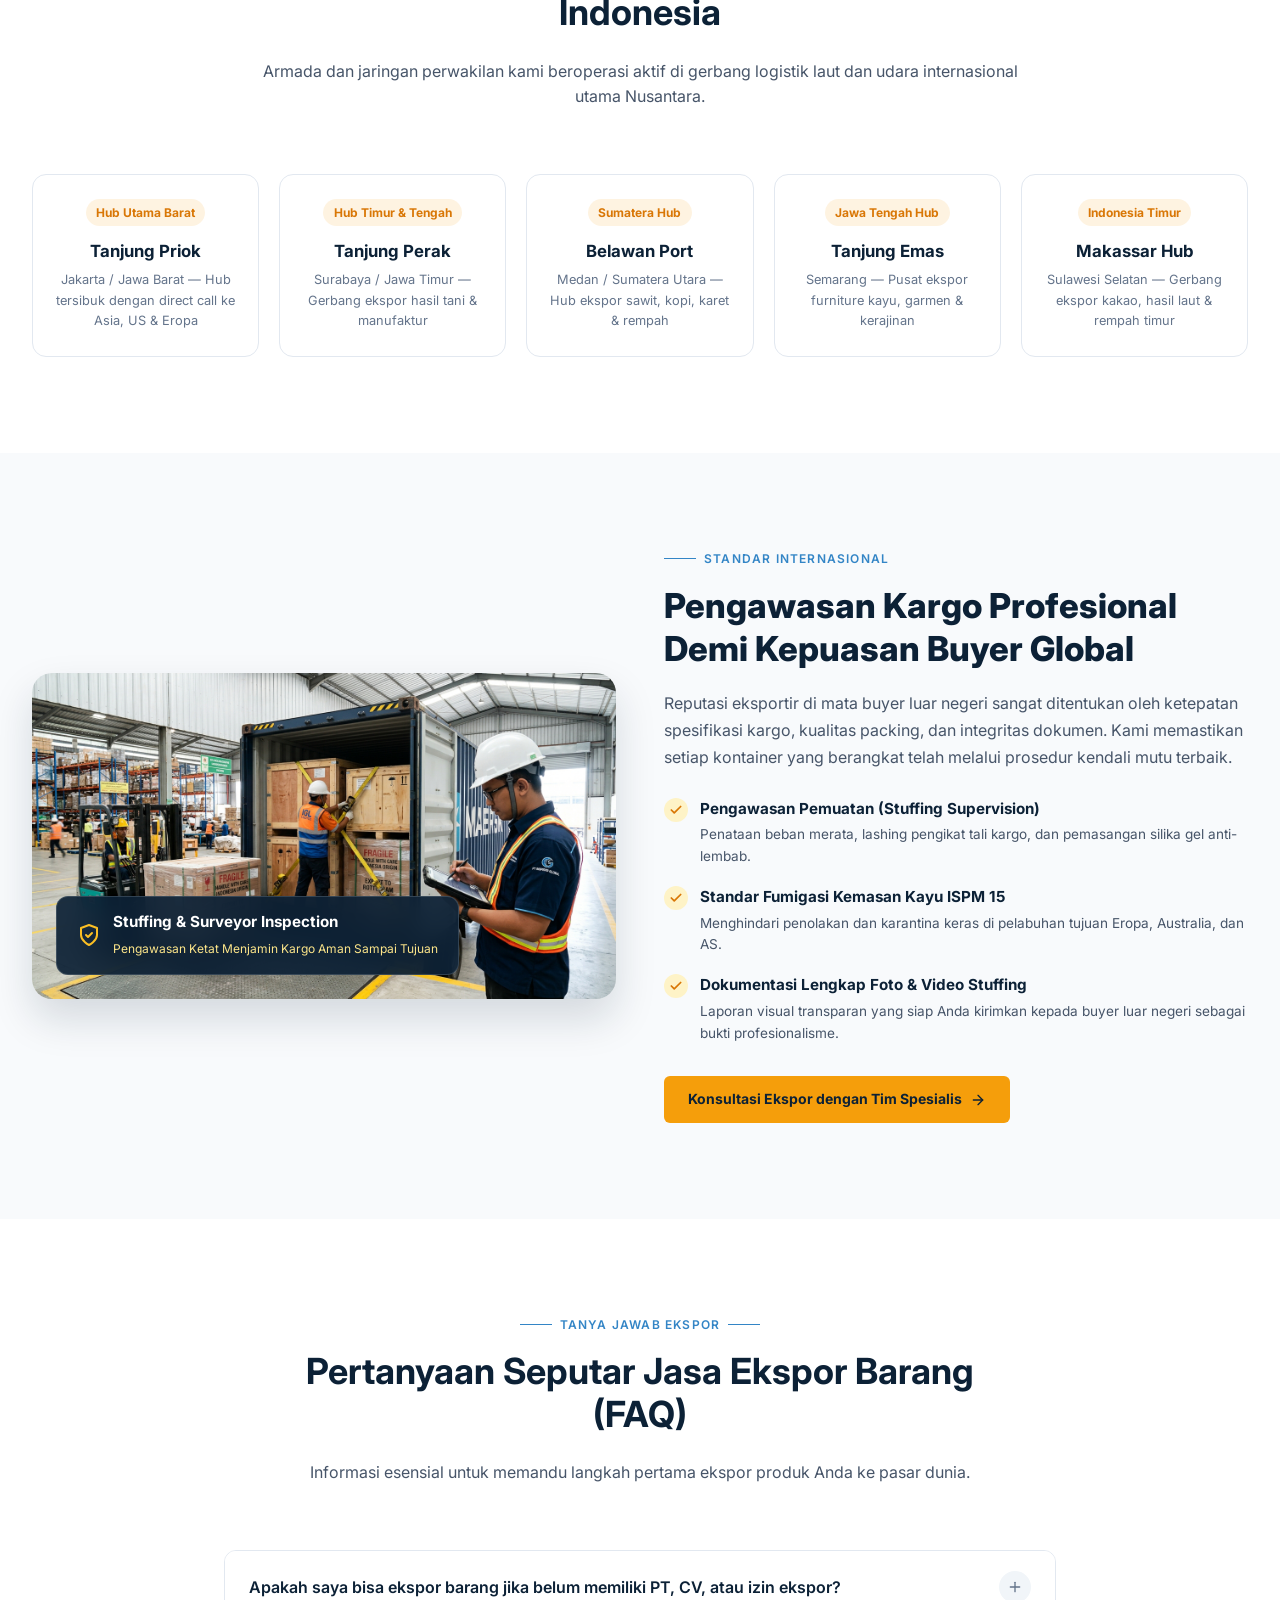
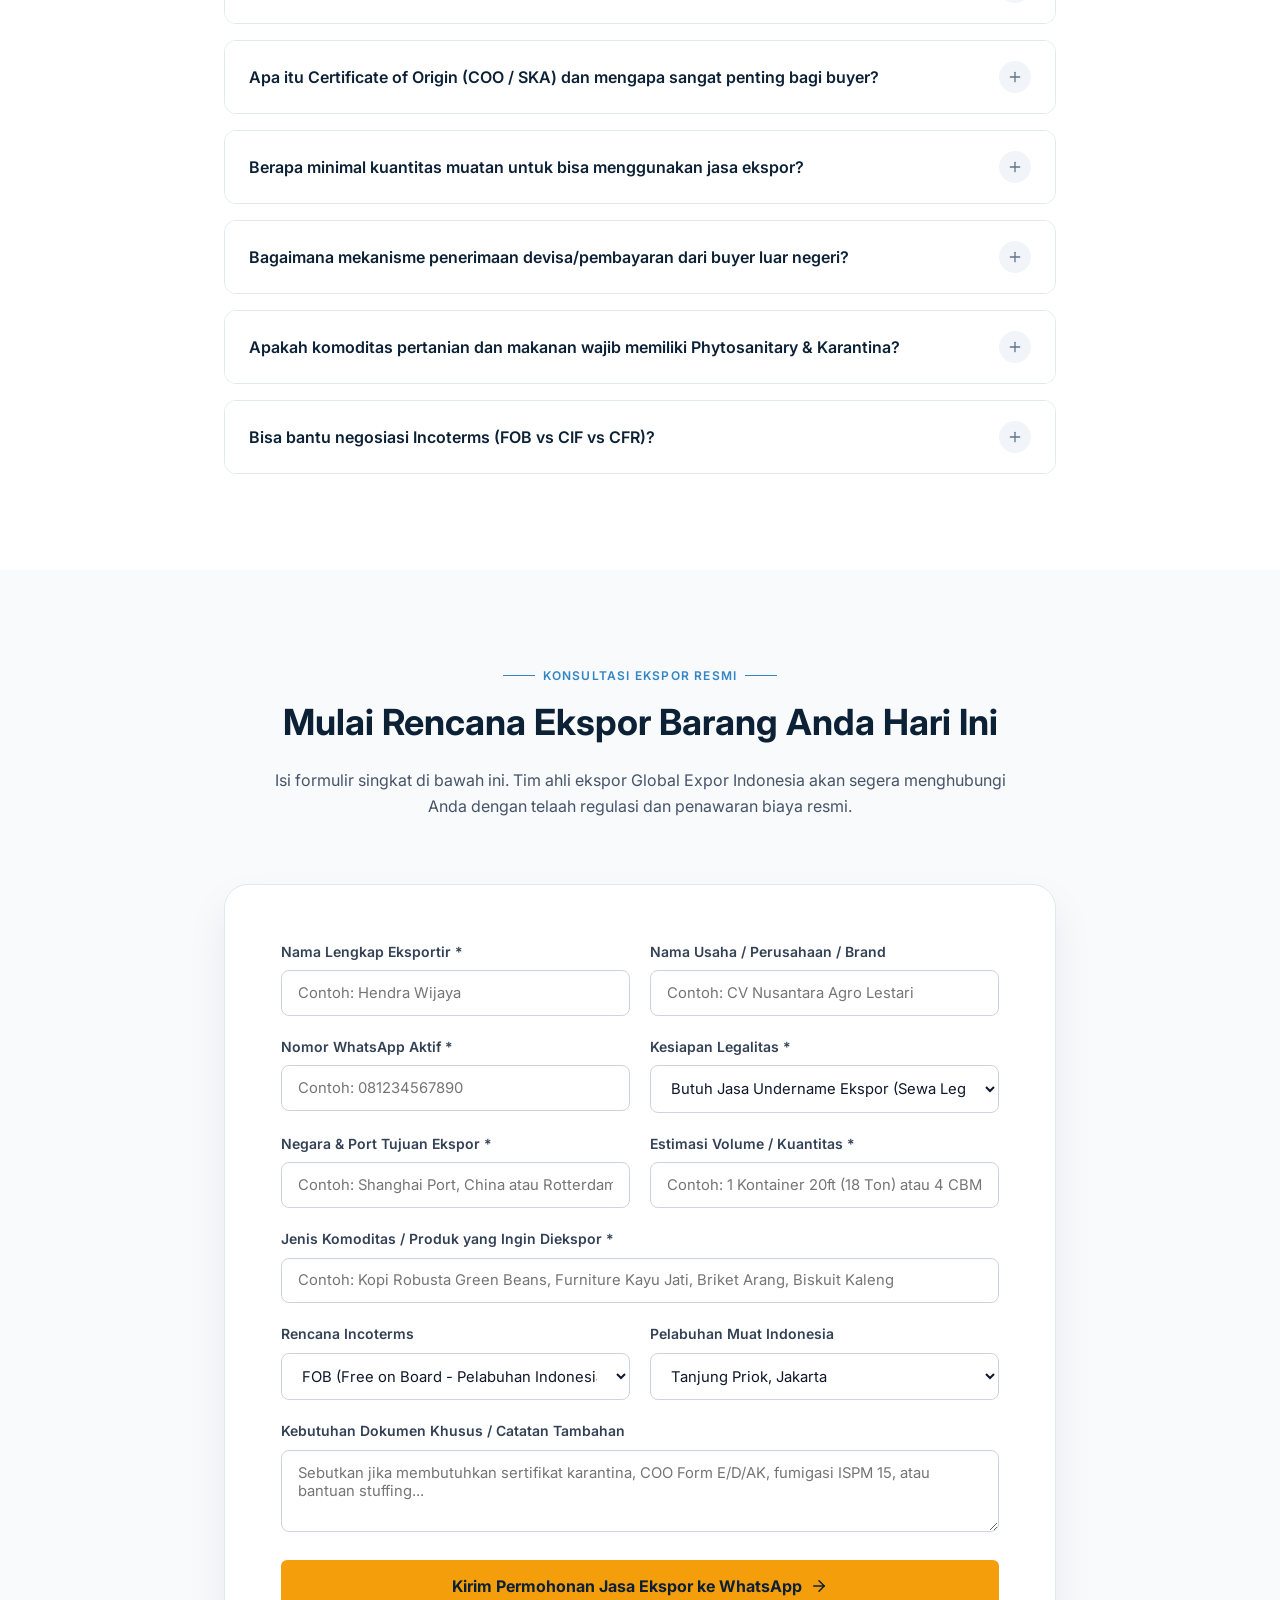
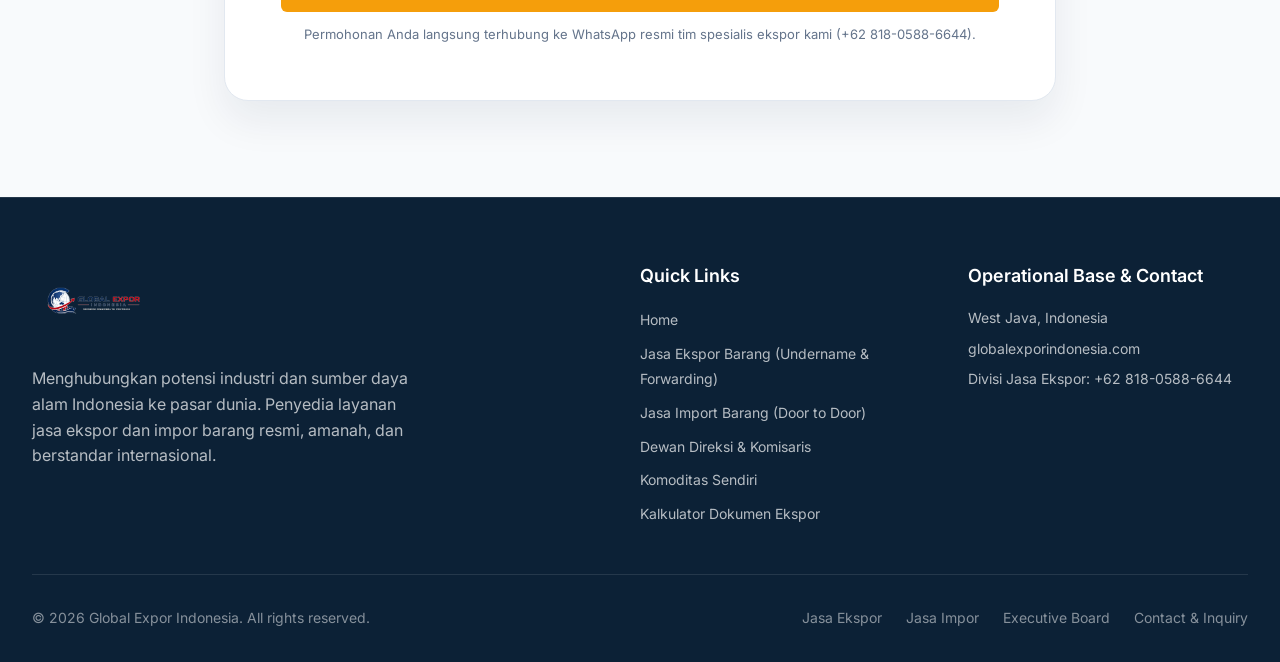
==== commit 3e05d126: "Fix broken emoji/characters: replace ?? with proper em-dashes and symbols" ====
--- a/export.html
+++ b/export.html
@@ -4,19 +4,12 @@
     <meta charset="UTF-8">
     <meta name="viewport" content="width=device-width, initial-scale=1.0">
     <title>Jasa Ekspor Barang Resmi & Terpercaya | Global Expor Indonesia</title>
+    <link rel="icon" type="image/png" href="/global_expor_favicon.png">
     <meta name="description" content="Layanan jasa pengurusan ekspor barang resmi dari Indonesia ke seluruh dunia. Menyediakan Jasa Undername Ekspor, Pengurusan Dokumen PEB & NPE, COO/SKA, Karantina, Fumigasi, hingga Sea & Air Freight.">
     <meta name="keywords" content="jasa ekspor barang, jasa undername ekspor, cara ekspor barang, freight forwarder ekspor indonesia, pengurusan peb npe, pengurusan coo ska, ekspor umkm, pengiriman kontainer ekspor">
     <meta property="og:title" content="Jasa Ekspor Barang Resmi & Terpercaya | Global Expor Indonesia">
     <meta property="og:description" content="Kirim komoditas dan produk Anda ke pasar dunia dengan mudah: Undername legal, PEB/NPE, Sea & Air Freight, dan sertifikasi lengkap.">
     <meta property="og:type" content="website">
-
-    <!-- Favicon / Tab Icon -->
-    <link rel="icon" type="image/jpeg" href="assets/logo2.jpeg">
-    <link rel="icon" type="image/svg+xml" href="favicon.svg">
-    <link rel="icon" type="image/png" href="assets/logo.png">
-    <link rel="shortcut icon" href="assets/logo2.jpeg">
-    <link rel="apple-touch-icon" href="assets/logo2.jpeg">
-
     <!-- Google Fonts - Inter -->
     <link rel="preconnect" href="https://fonts.googleapis.com">
     <link rel="preconnect" href="https://fonts.gstatic.com" crossorigin>
@@ -88,7 +81,7 @@
 
             <div class="export-badge-pill fade-in-left">
                 <span class="pulse-dot-amber"></span>
-                <span>End-to-End Export Freight Forwarding & Undername Service ??Terpercaya & Resmi</span>
+                <span>End-to-End Export Freight Forwarding & Undername Service — Terpercaya & Resmi</span>
             </div>
 
             <h1 class="export-hero-title fade-in-left">
@@ -626,31 +619,31 @@
                 <div class="port-hub-card">
                     <span class="port-hub-badge">Hub Utama Barat</span>
                     <h4>Tanjung Priok</h4>
-                    <p>Jakarta / Jawa Barat ??Hub tersibuk dengan direct call ke Asia, US & Eropa</p>
+                    <p>Jakarta / Jawa Barat — Hub tersibuk dengan direct call ke Asia, US & Eropa</p>
                 </div>
 
                 <div class="port-hub-card">
                     <span class="port-hub-badge">Hub Timur & Tengah</span>
                     <h4>Tanjung Perak</h4>
-                    <p>Surabaya / Jawa Timur ??Gerbang ekspor hasil tani & manufaktur</p>
+                    <p>Surabaya / Jawa Timur — Gerbang ekspor hasil tani & manufaktur</p>
                 </div>
 
                 <div class="port-hub-card">
                     <span class="port-hub-badge">Sumatera Hub</span>
                     <h4>Belawan Port</h4>
-                    <p>Medan / Sumatera Utara ??Hub ekspor sawit, kopi, karet & rempah</p>
+                    <p>Medan / Sumatera Utara — Hub ekspor sawit, kopi, karet & rempah</p>
                 </div>
 
                 <div class="port-hub-card">
                     <span class="port-hub-badge">Jawa Tengah Hub</span>
                     <h4>Tanjung Emas</h4>
-                    <p>Semarang ??Pusat ekspor furniture kayu, garmen & kerajinan</p>
+                    <p>Semarang — Pusat ekspor furniture kayu, garmen & kerajinan</p>
                 </div>
 
                 <div class="port-hub-card">
                     <span class="port-hub-badge">Indonesia Timur</span>
                     <h4>Makassar Hub</h4>
-                    <p>Sulawesi Selatan ??Gerbang ekspor kakao, hasil laut & rempah timur</p>
+                    <p>Sulawesi Selatan — Gerbang ekspor kakao, hasil laut & rempah timur</p>
                 </div>
             </div>
         </div>
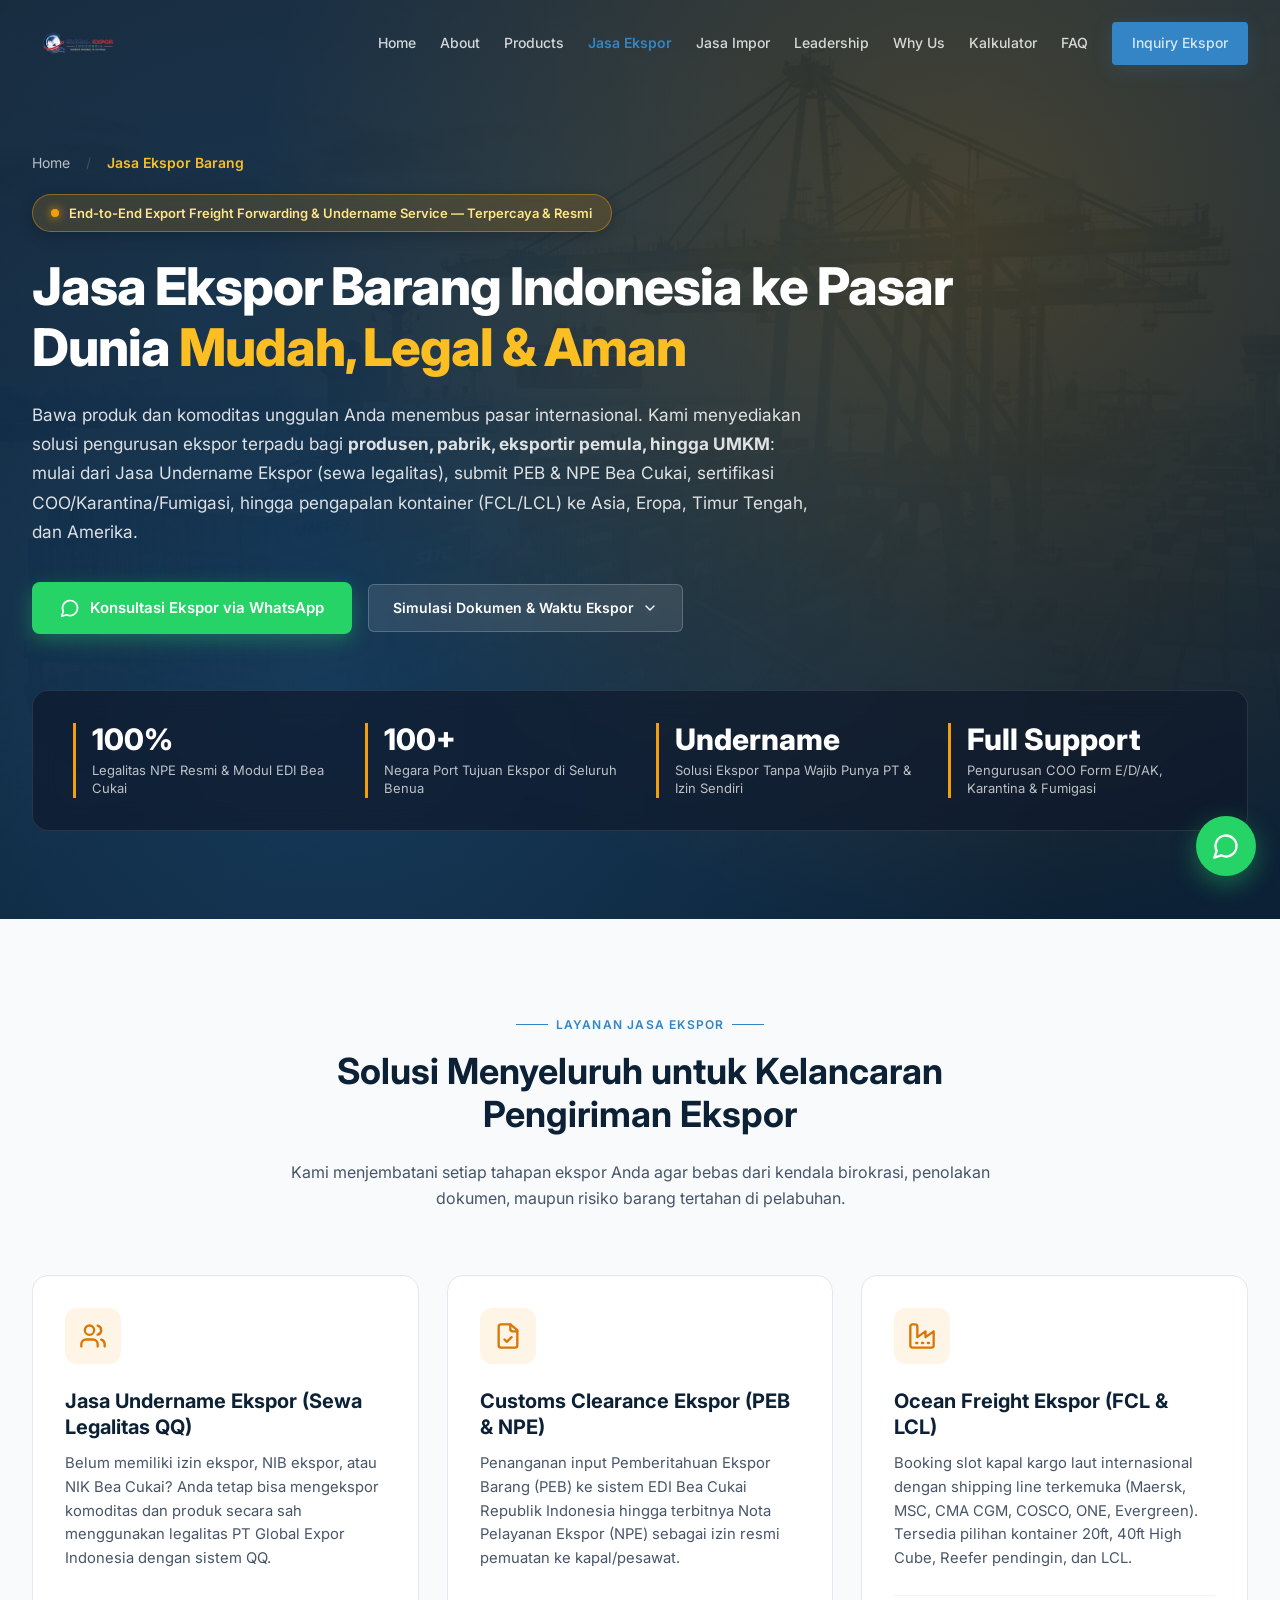
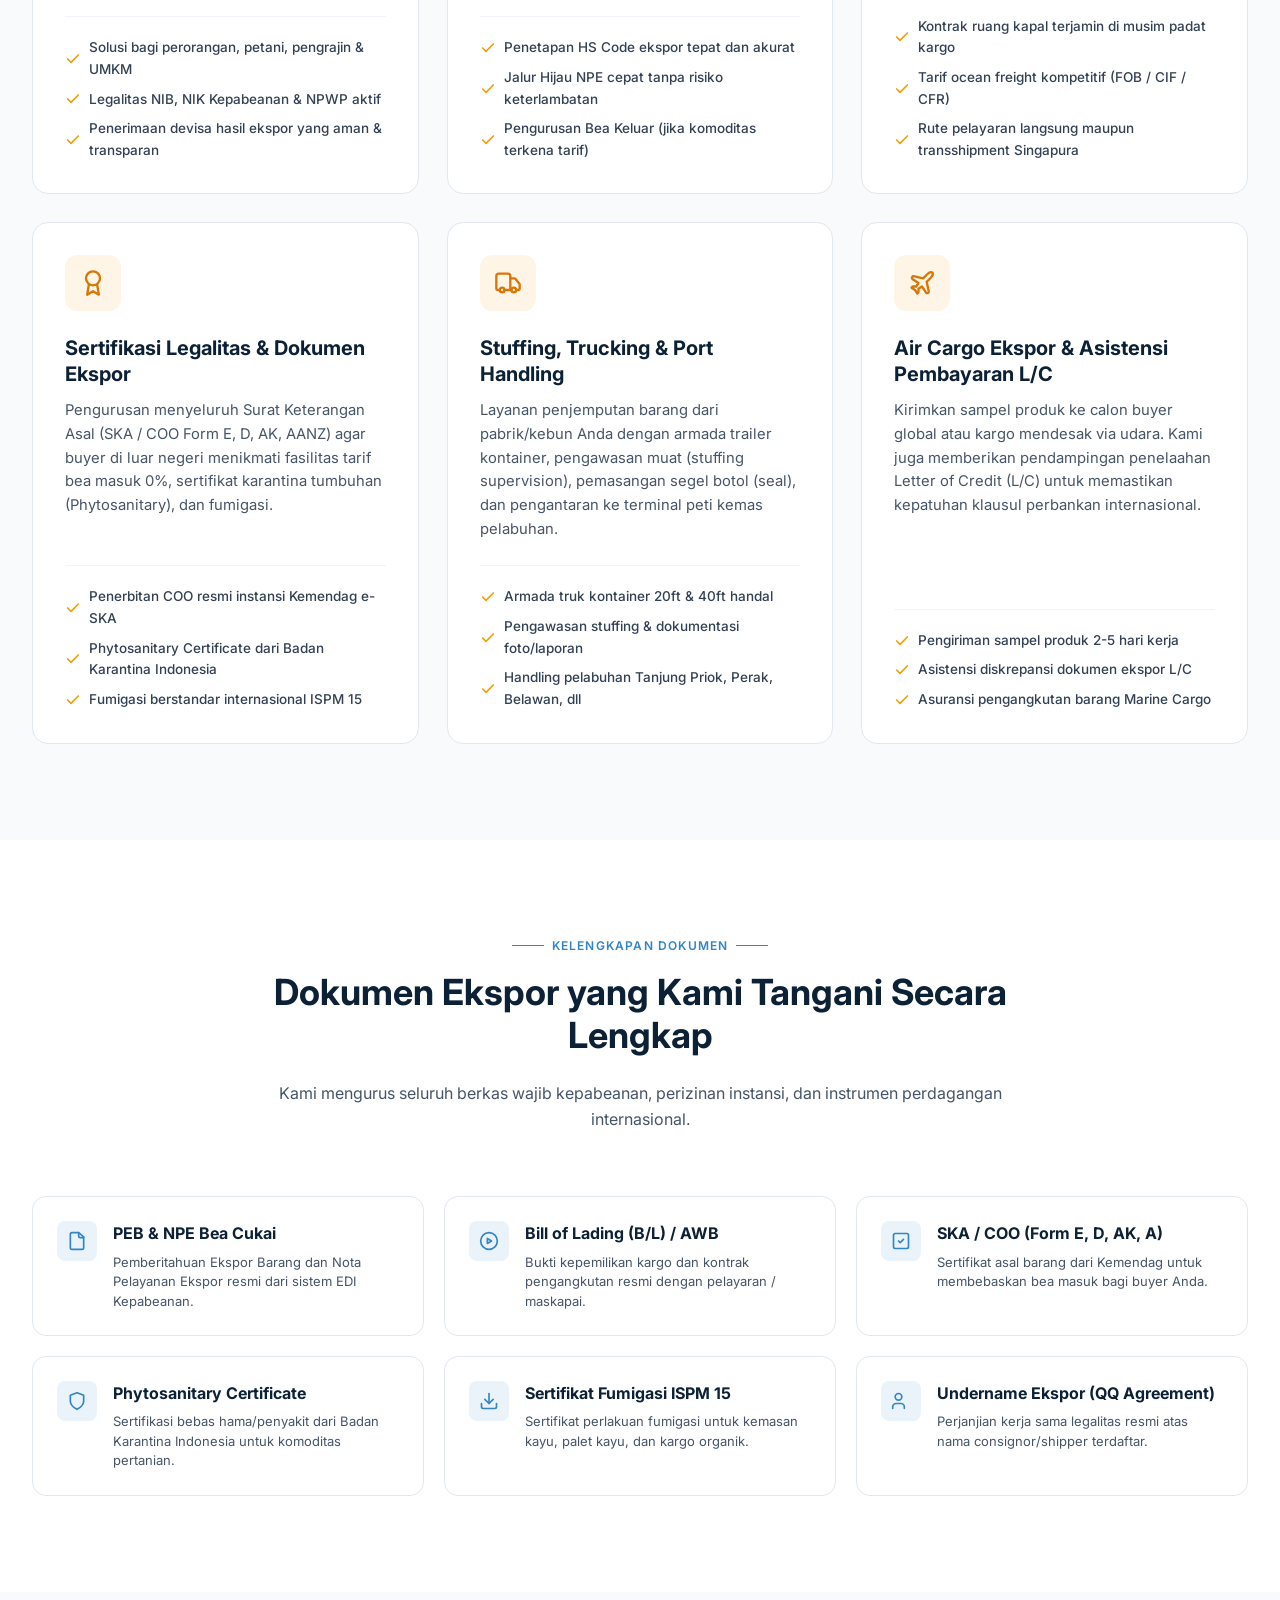
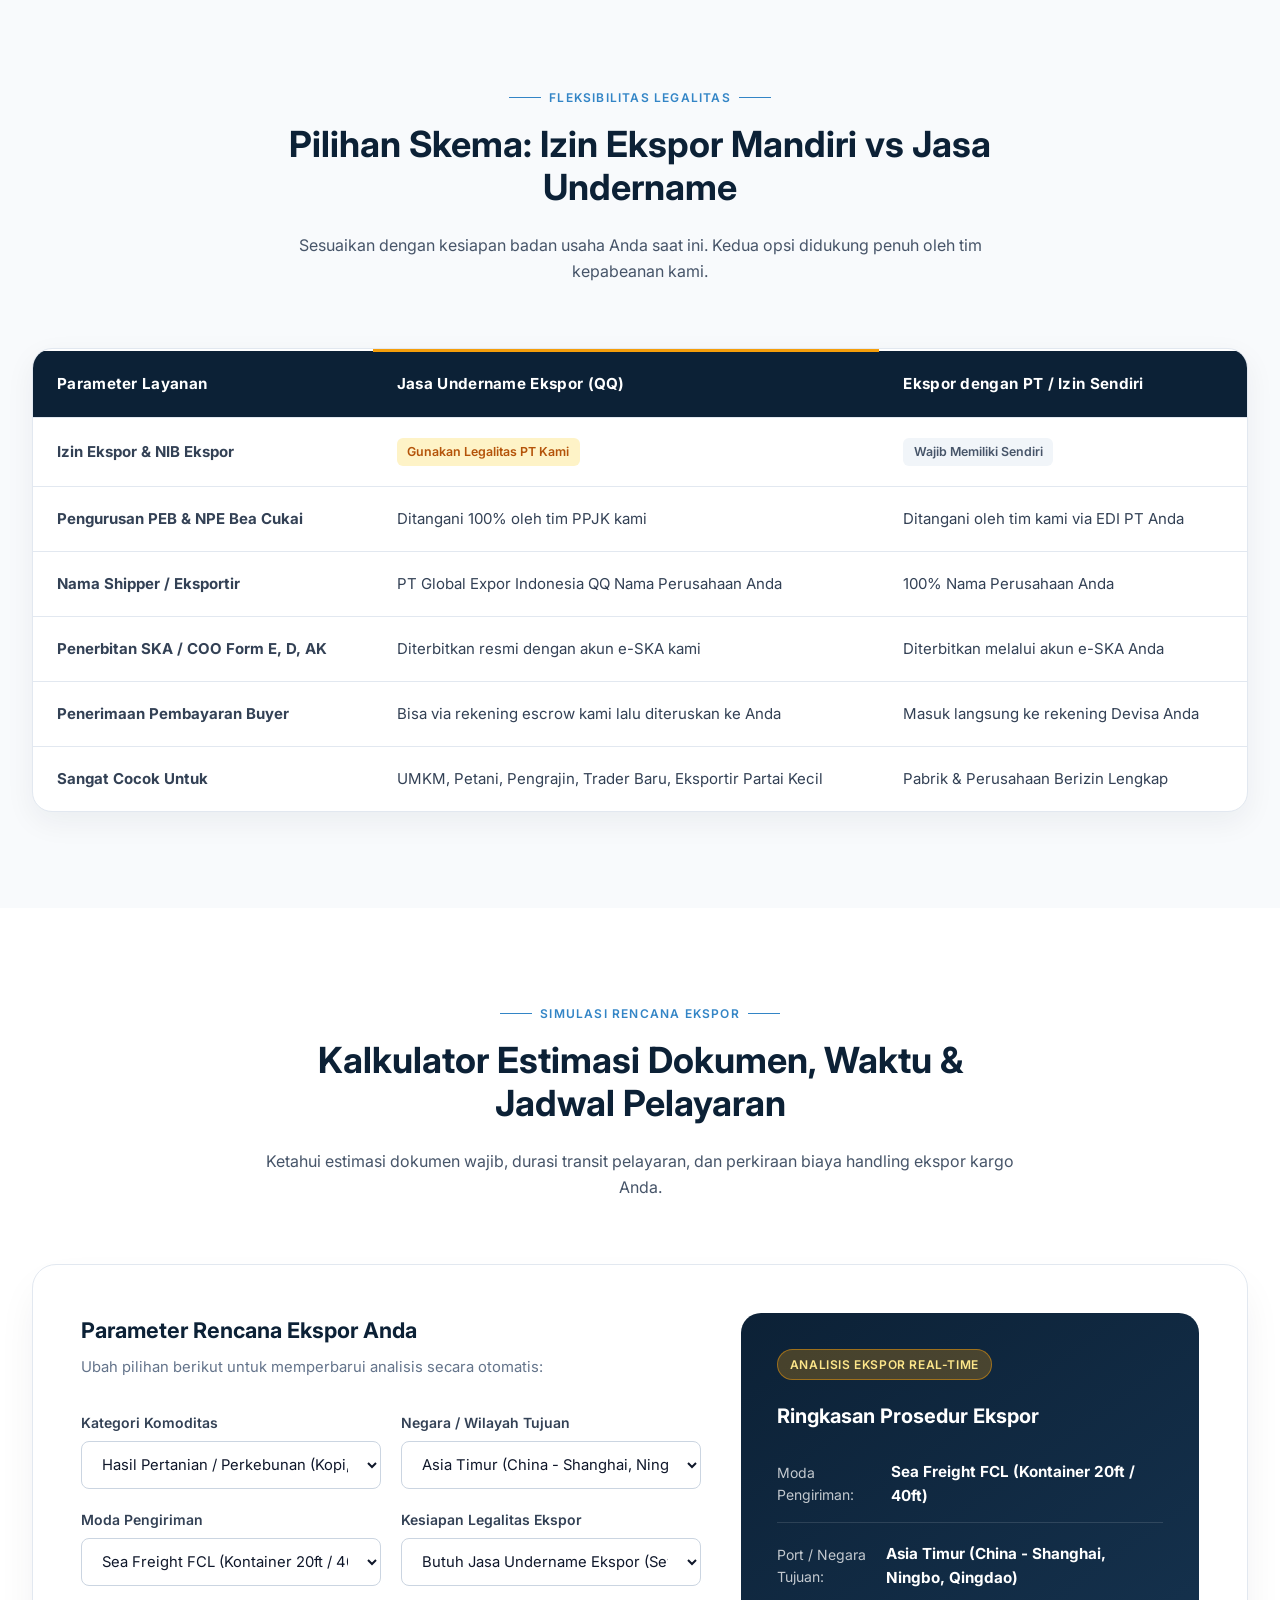
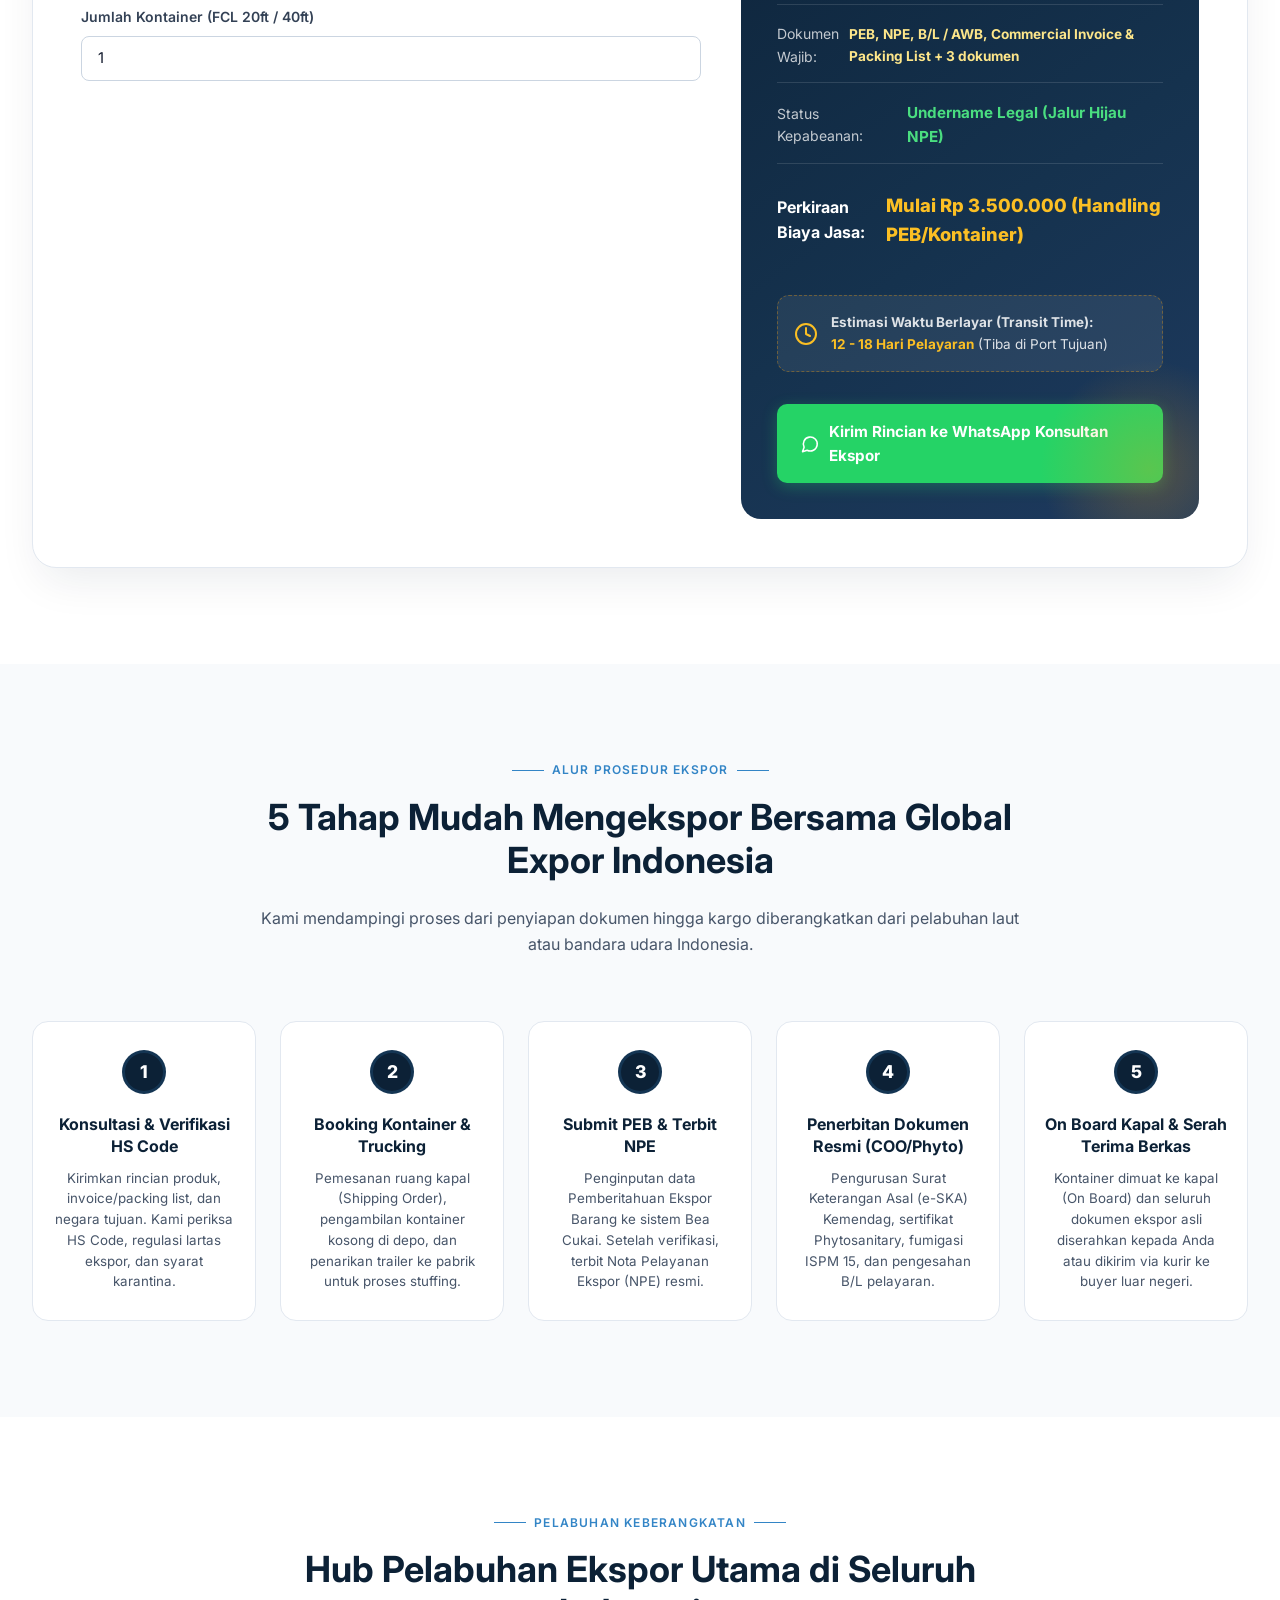
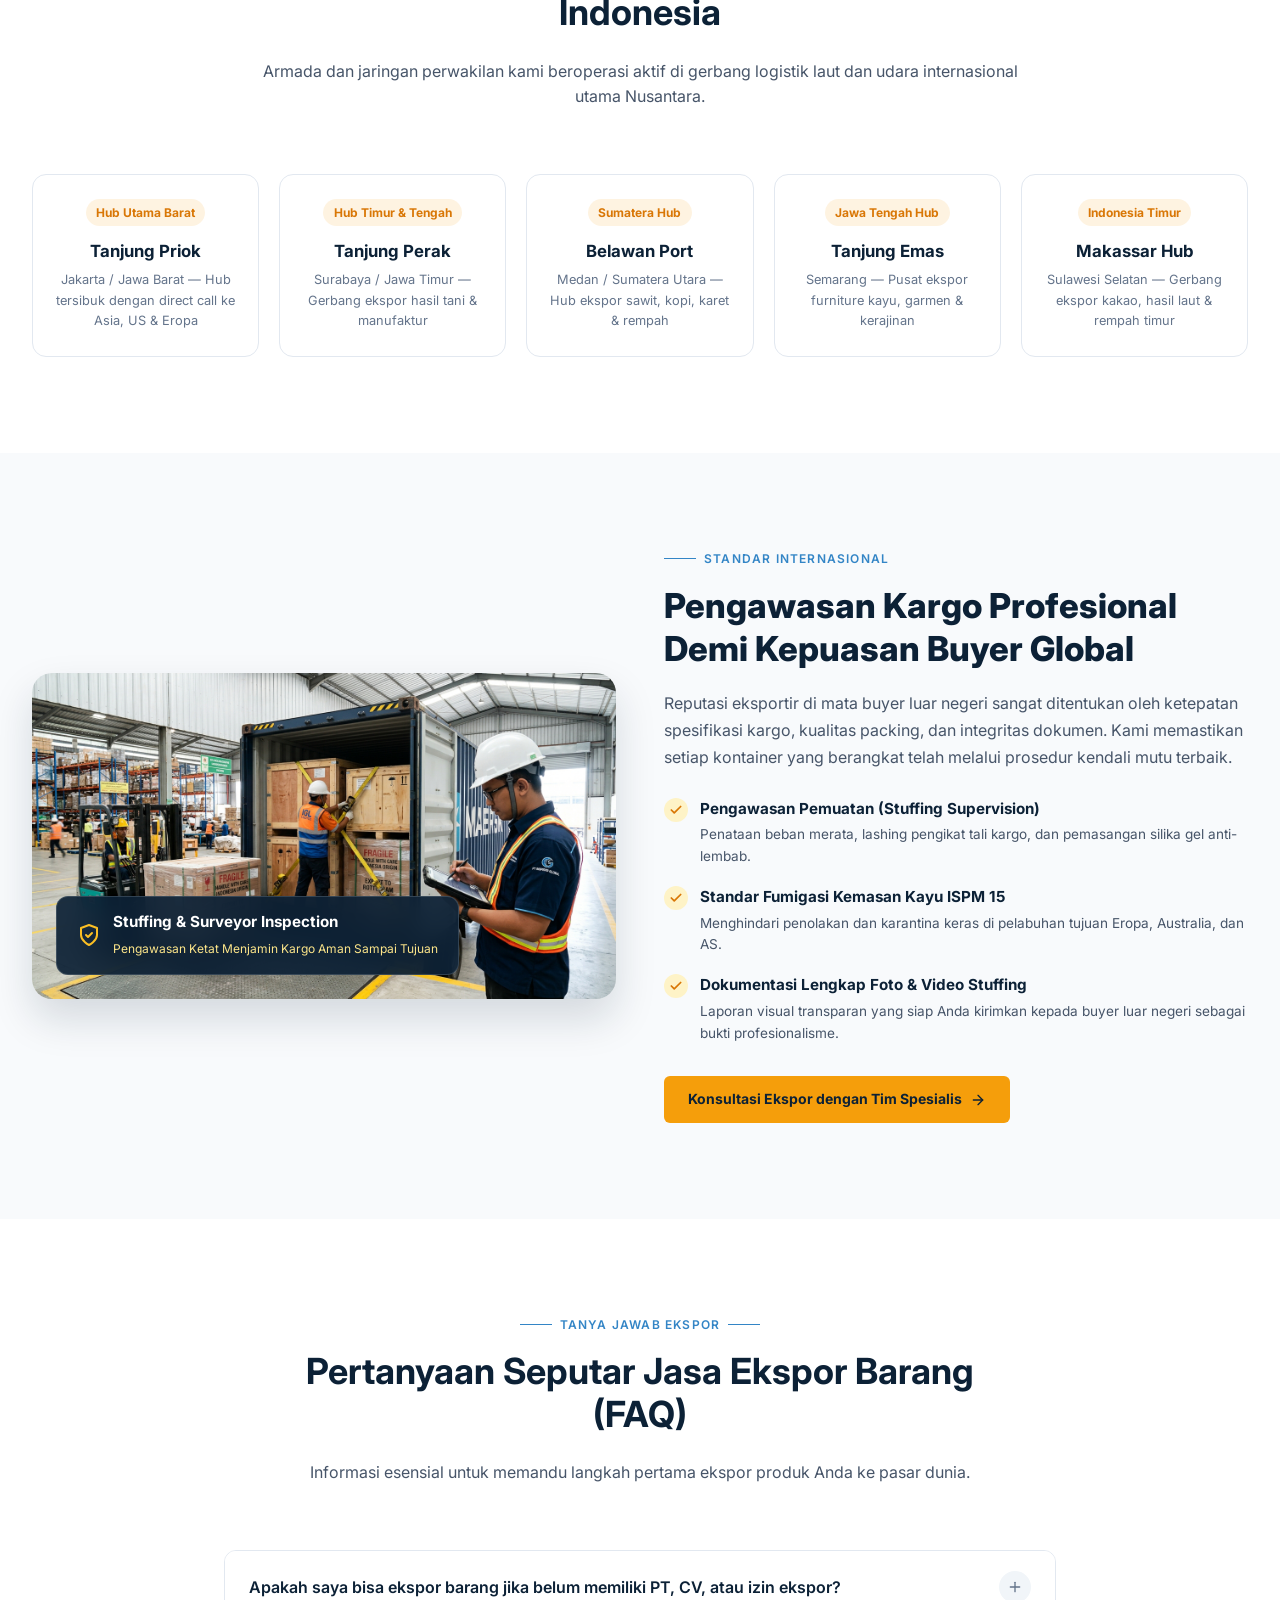
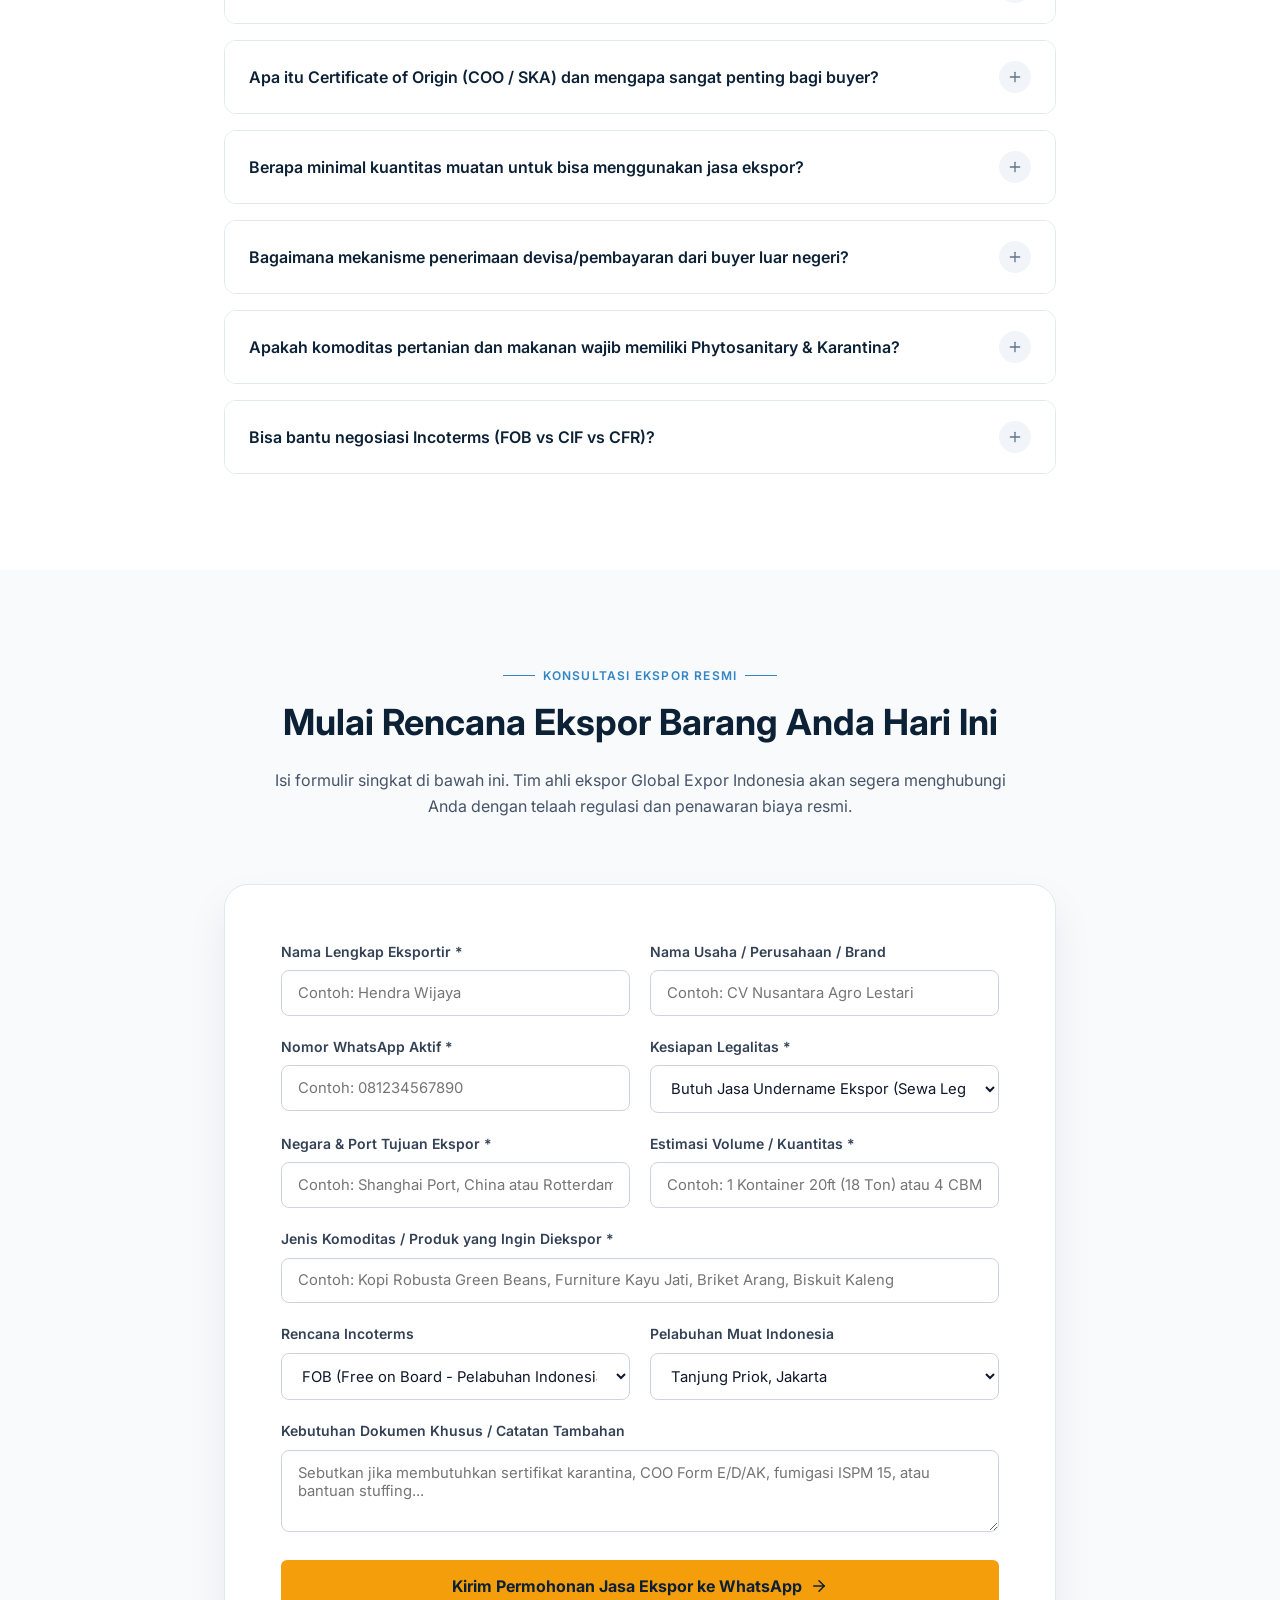
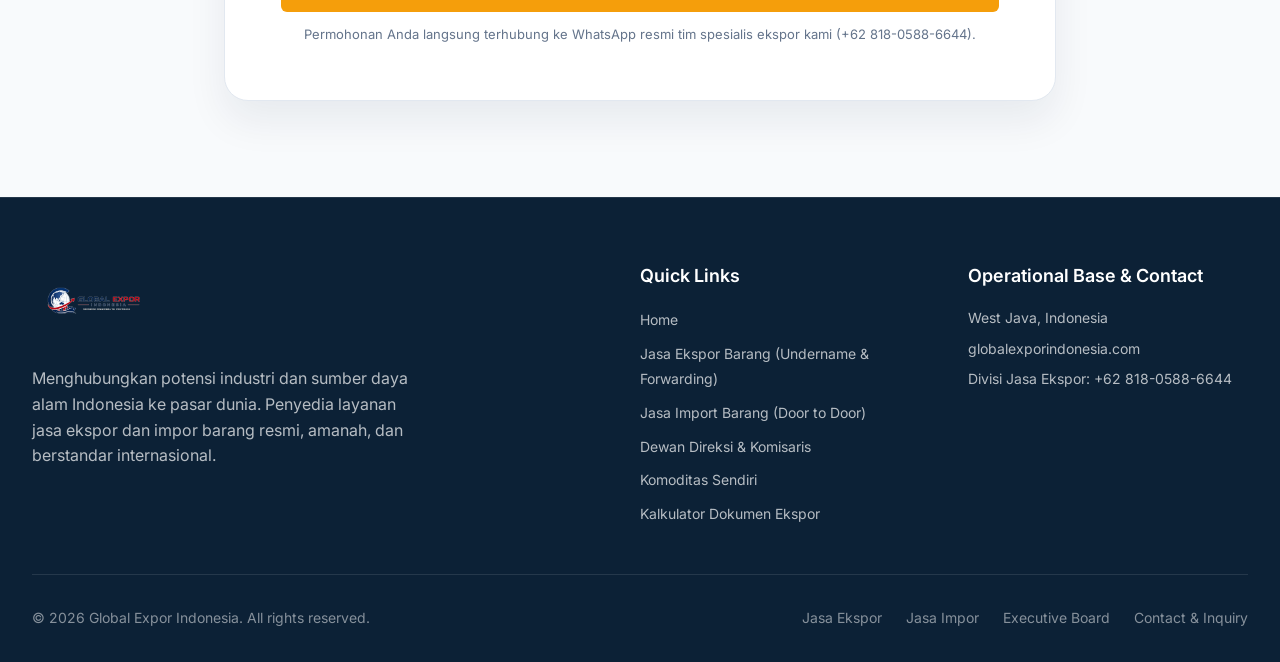
==== commit da428f4e: "Fix all broken characters: fix th tags, country flag emojis, special chars" ====
--- a/export.html
+++ b/export.html
@@ -81,7 +81,7 @@
 
             <div class="export-badge-pill fade-in-left">
                 <span class="pulse-dot-amber"></span>
-                <span>End-to-End Export Freight Forwarding & Undername Service — Terpercaya & Resmi</span>
+                <span>End-to-End Export Freight Forwarding & Undername Service &mdash; Terpercaya & Resmi</span>
             </div>
 
             <h1 class="export-hero-title fade-in-left">
@@ -392,7 +392,7 @@
                         <thead>
                             <tr>
                                 <th>Parameter Layanan</th>
-                                <th class="highlight-col" style="background: #0C2136; border-top: 3px solid #f59e0b;">Jasa Undername Ekspor (QQ) �?/th>
+                                <th class="highlight-col" style="background: #0C2136; border-top: 3px solid #f59e0b;">Jasa Undername Ekspor (QQ)</th>
                                 <th>Ekspor dengan PT / Izin Sendiri</th>
                             </tr>
                         </thead>
@@ -619,31 +619,31 @@
                 <div class="port-hub-card">
                     <span class="port-hub-badge">Hub Utama Barat</span>
                     <h4>Tanjung Priok</h4>
-                    <p>Jakarta / Jawa Barat — Hub tersibuk dengan direct call ke Asia, US & Eropa</p>
+                    <p>Jakarta / Jawa Barat &mdash; Hub tersibuk dengan direct call ke Asia, US & Eropa</p>
                 </div>
 
                 <div class="port-hub-card">
                     <span class="port-hub-badge">Hub Timur & Tengah</span>
                     <h4>Tanjung Perak</h4>
-                    <p>Surabaya / Jawa Timur — Gerbang ekspor hasil tani & manufaktur</p>
+                    <p>Surabaya / Jawa Timur &mdash; Gerbang ekspor hasil tani & manufaktur</p>
                 </div>
 
                 <div class="port-hub-card">
                     <span class="port-hub-badge">Sumatera Hub</span>
                     <h4>Belawan Port</h4>
-                    <p>Medan / Sumatera Utara — Hub ekspor sawit, kopi, karet & rempah</p>
+                    <p>Medan / Sumatera Utara &mdash; Hub ekspor sawit, kopi, karet & rempah</p>
                 </div>
 
                 <div class="port-hub-card">
                     <span class="port-hub-badge">Jawa Tengah Hub</span>
                     <h4>Tanjung Emas</h4>
-                    <p>Semarang — Pusat ekspor furniture kayu, garmen & kerajinan</p>
+                    <p>Semarang &mdash; Pusat ekspor furniture kayu, garmen & kerajinan</p>
                 </div>
 
                 <div class="port-hub-card">
                     <span class="port-hub-badge">Indonesia Timur</span>
                     <h4>Makassar Hub</h4>
-                    <p>Sulawesi Selatan — Gerbang ekspor kakao, hasil laut & rempah timur</p>
+                    <p>Sulawesi Selatan &mdash; Gerbang ekspor kakao, hasil laut & rempah timur</p>
                 </div>
             </div>
         </div>
